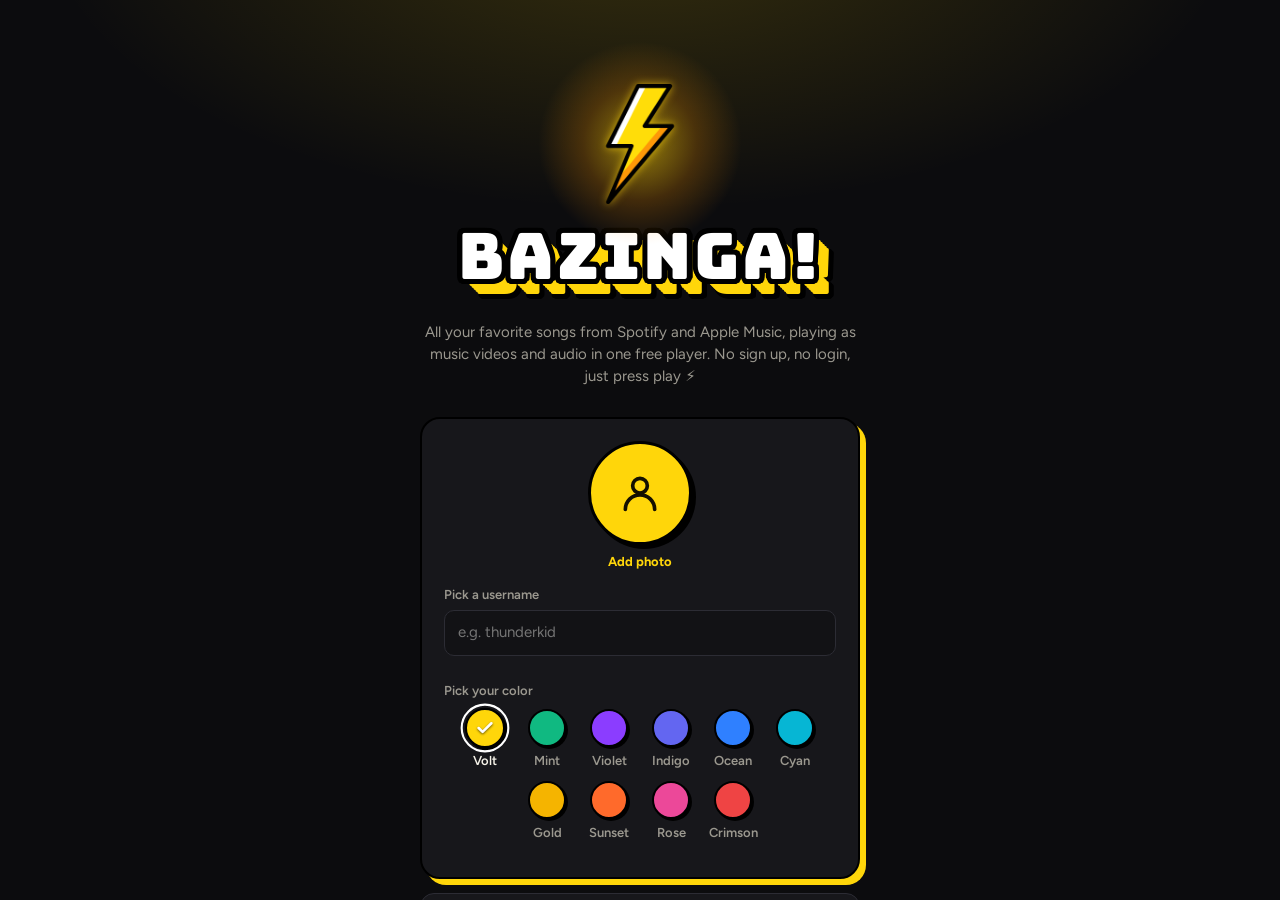
==== index.html @ b310d3ff "Version 1.6.4 10/30/2026" ====
<!doctype html>
<html lang="en">
<head>
  <meta charset="utf-8">
  <meta name="viewport" content="width=device-width, initial-scale=1, minimum-scale=1, maximum-scale=1, user-scalable=no, viewport-fit=cover">
  <title>BAZINGA! - Music Made For You</title>
  <meta name="description" content="BAZINGA — turn your Spotify Liked Songs and playlists into YouTube music video & audio playlists. A full music player that keeps everything on your device.">
  <meta name="theme-color" content="#0c0c0e">
  <meta name="mobile-web-app-capable" content="yes">
  <link rel="icon" href="favicon.ico" sizes="any">
  <link rel="icon" type="image/png" sizes="32x32" href="icons/favicon-32.png">
  <link rel="icon" type="image/png" sizes="16x16" href="icons/favicon-16.png">
  <link rel="apple-touch-icon" href="icons/apple-touch-icon.png?v=3" sizes="180x180">
  <link rel="manifest" href="manifest.webmanifest">
  <meta name="apple-mobile-web-app-capable" content="yes">
  <meta name="apple-mobile-web-app-status-bar-style" content="black-translucent">
  <meta name="apple-mobile-web-app-title" content="BAZINGA!">
  <meta property="og:title" content="BAZINGA! ⚡">
  <meta property="og:description" content="Your music, as YouTube videos or audio. Free, private, on your device.">
  <meta property="og:image" content="icons/app-512.png">
  <link rel="preconnect" href="https://fonts.googleapis.com">
  <link rel="preconnect" href="https://fonts.gstatic.com" crossorigin>
  <!-- Fonts load without blocking the first paint -->
  <link rel="preload" as="style" href="https://fonts.googleapis.com/css2?family=Bricolage+Grotesque:opsz,wght@12..96,500;12..96,700;12..96,800&family=Figtree:wght@400;500;600;700&family=Bungee&display=swap">
  <link href="https://fonts.googleapis.com/css2?family=Bricolage+Grotesque:opsz,wght@12..96,500;12..96,700;12..96,800&family=Figtree:wght@400;500;600;700&family=Bungee&display=swap" rel="stylesheet" media="print" onload="this.media='all'">
  <link rel="preconnect" href="https://is1-ssl.mzstatic.com">
  <link rel="preconnect" href="https://i.ytimg.com">
  <link rel="preconnect" href="https://cdn-images.dzcdn.net">
  <link rel="preconnect" href="https://e-cdns-images.dzcdn.net">
  <link rel="preconnect" href="https://api.deezer.com">
  <link rel="preconnect" href="https://itunes.apple.com">
  <link rel="preconnect" href="https://www.youtube.com">
  <script>try{if(/Apple/.test(navigator.vendor||""))document.documentElement.classList.add("webkit")}catch(e){}</script>
  <script>/* Your theme colour, before anything paints (set in Settings → You) */try{var bzv=JSON.parse(localStorage.getItem("bz_theme_vars")||"null");if(bzv)for(var k in bzv)document.documentElement.style.setProperty(k,bzv[k])}catch(e){}</script>
  <style>
    /* Start-up problem screen — styled here so it works even if the stylesheet can't load */
    #boot-fail{position:fixed;inset:0;z-index:999;display:grid;place-items:center;padding:24px;overflow:auto;background:#0c0c0e;color:#f5f2e8;font:16px/1.5 system-ui,-apple-system,Segoe UI,Roboto,sans-serif;text-align:center}
    #boot-fail[hidden]{display:none}
    #boot-fail .bf-card{max-width:440px}#boot-fail h2{margin:12px 0 6px;font-size:24px}#boot-fail p{color:#b9b5aa;margin:6px 0}
    #boot-fail .bf-status{color:#ffd60a;min-height:1.5em;font-weight:600}
    #boot-fail .bf-btns{display:flex;gap:10px;justify-content:center;flex-wrap:wrap;margin:14px 0}
    #boot-fail button{font:inherit;font-weight:700;padding:11px 22px;border-radius:999px;border:2px solid #000;background:#ffd60a;color:#000;box-shadow:2px 2px 0 #000;cursor:pointer}
    #boot-fail button.ghost{background:transparent;color:#f5f2e8;border-color:#3a3a40;box-shadow:none}
    #boot-fail ol{text-align:left;padding-left:22px;color:#d6d2c7;font-size:15px}#boot-fail li{margin:6px 0}#boot-fail b{color:#f5f2e8}
    /* Splash screen while BAZINGA! starts */
    #splash{position:fixed;inset:0;z-index:998;display:grid;place-items:center;background:#060607;overflow:hidden;transition:opacity .55s ease,transform .55s ease,visibility 0s .55s}
    #splash.out{opacity:0;transform:scale(1.06);visibility:hidden}
    #splash .sp-glow{position:absolute;width:150vmax;height:150vmax;border-radius:50%;background:radial-gradient(circle,rgb(var(--volt-rgb,255 214 10)/.32),rgb(var(--volt-2-rgb,255 149 0)/.12) 30%,transparent 58%);animation:spg 3.2s ease-in-out infinite}
    #splash .sp-rings{position:absolute;width:min(70vmin,420px);aspect-ratio:1}
    #splash .sp-rings i{position:absolute;inset:0;border-radius:50%;border:2px solid rgb(var(--volt-rgb,255 214 10)/.55);opacity:0;animation:spr 2.4s cubic-bezier(.2,.7,.3,1) infinite}
    #splash .sp-rings i:nth-child(2){animation-delay:.8s}#splash .sp-rings i:nth-child(3){animation-delay:1.6s}
    #splash .sp-core{position:relative;display:grid;justify-items:center;gap:18px}
    #splash .sp-bolt{width:min(34vmin,170px);height:auto;filter:drop-shadow(0 0 28px rgb(var(--volt-rgb,255 214 10)/.75));animation:spb 1s cubic-bezier(.2,1.4,.4,1) both,spz 2.4s ease-in-out 1s infinite}
    #splash .sp-word{font:italic 900 clamp(34px,9vmin,58px)/1 "Arial Black",system-ui,sans-serif;letter-spacing:.04em;color:#fff;text-shadow:3px 3px 0 #000,6px 6px 0 var(--volt,#ffd60a);animation:spw .8s .25s cubic-bezier(.2,1.2,.4,1) both}
    #splash .sp-bar{width:min(46vmin,200px);height:4px;border-radius:4px;background:rgb(255 255 255/.1);overflow:hidden;animation:spw .6s .45s both}
    #splash .sp-bar i{display:block;height:100%;width:40%;border-radius:4px;background:var(--volt,#ffd60a);box-shadow:0 0 12px var(--volt,#ffd60a);animation:spl 1.1s ease-in-out infinite}
    @keyframes spg{50%{transform:scale(1.12);opacity:.75}}@keyframes spr{0%{transform:scale(.3);opacity:.9}100%{transform:scale(1.5);opacity:0}}
    @keyframes spb{0%{transform:scale(.2) rotate(-25deg);opacity:0}100%{transform:none;opacity:1}}@keyframes spz{50%{transform:scale(1.06) rotate(2deg)}}
    @keyframes spw{0%{transform:translateY(14px);opacity:0}100%{transform:none;opacity:1}}@keyframes spl{0%{transform:translateX(-110%)}100%{transform:translateX(260%)}}
    #splash .sp-sub{margin:-4px 0 2px;min-height:1.4em;color:#e9e5da;font:600 clamp(14px,3.6vmin,17px)/1.4 system-ui,-apple-system,"Segoe UI",Roboto,sans-serif;letter-spacing:.01em;text-align:center;padding:0 20px;opacity:.92}
    #splash .sp-sub.in{animation:sps .6s cubic-bezier(.2,1.2,.4,1) both}
    @keyframes sps{0%{transform:translateY(8px);opacity:0}100%{transform:none;opacity:.92}}
    @media (prefers-reduced-motion:reduce){#splash *{animation:none!important}}
  </style>
  <link rel="stylesheet" href="css/app.css?v=c07f206ee9">
</head>
<body>
  <div id="splash" aria-hidden="true"><div class="sp-glow"></div><div class="sp-rings"><i></i><i></i><i></i></div>
    <div class="sp-core"><img class="sp-bolt" src="icons/icon-512.png" alt=""><div class="sp-word">BAZINGA!</div><p class="sp-sub" aria-live="polite"></p><div class="sp-bar"><i></i></div></div></div>
  <script>/* Fun lines while BAZINGA! starts */(function(){var L=["Charging the lightning ⚡","Warming up the speakers 🔊","Turning the bass up 🎚️","Dusting off the vinyl 💿","Finding your vibe 🎧","Lining up the bangers 🔥","Waking up the drummer 🥁","Tuning the guitar 🎸","Loading pure good vibes ✨","Getting the dance floor ready 🕺","Polishing the headphones 🎧","Counting you in: 1, 2, 3, 4 🎶"],el=document.querySelector("#splash .sp-sub"),i=Math.floor(Math.random()*L.length);function n(){if(!el||!el.isConnected)return;el.classList.remove("in");void el.offsetWidth;el.textContent=L[i++%L.length];el.classList.add("in");setTimeout(n,2600)}n()})();</script>
  <script>try{var bzt=localStorage.getItem("bz_theme");if(bzt&&/^[a-z]+$/.test(bzt)&&bzt!=="volt")document.querySelector("#splash .sp-bolt").src="icons/theme/"+bzt+"-icon-512.png"}catch(e){}</script>
  <div id="onboarding" hidden></div>

  <div id="app" hidden>
    <aside class="sidebar">
      <a class="brand" href="#/home" aria-label="BAZINGA! home"><span class="brand-row"><span class="logo-mark"><img src="icons/icon-192.png" alt=""></span><span class="wordmark">BAZINGA!</span></span></a>
      <nav class="nav">
        <a href="#/home" data-r="home"><span class="ni ni-home"></span>Home</a>
        <a href="#/search" data-r="search"><span class="ni ni-search"></span>Search</a>
        <a href="#/library/songs" data-r="library"><span class="ni ni-library"></span>Library</a>
        <a href="#/offline" data-r="offline"><span class="ni ni-offline"></span>Offline</a>
        <a href="#/settings" data-r="settings"><span class="ni ni-settings"></span>Settings</a>
        <a href="#/support" data-r="support"><span class="ni ni-coffee"></span>Support</a>
        <button class="ask-btn" data-act="voice"><span class="ni ni-mic"></span>Ask BAZINGA!</button>
        <button class="lock-side" data-act="lock" aria-label="Lock screen" title="Lock screen (or tap an empty spot 3 times)"><span class="ni ni-lock"></span>Lock screen</button>
      </nav>
      <div class="side-h"><span>Playlists</span><button class="ib sm" data-act="new-playlist" aria-label="New playlist">+</button></div>
      <div id="side-pl" class="side-pl"></div>
      <a href="#/settings" class="profile-chip"></a>
    </aside>

    <main id="main">
      <div class="topbar">
        <a class="brand-m" href="#/home" aria-label="BAZINGA! home"><span class="brand-row"><span class="logo-mark"><img src="icons/icon-192.png" alt=""></span><span class="wordmark">BAZINGA!</span></span></a>
        <span class="offline-pill">Offline</span>
        <button class="ib mic-top lock-top" data-act="lock" aria-label="Lock screen" title="Lock screen"><span class="ni ni-lock"></span></button>
        <a class="ib mic-top coffee-top" href="#/support" aria-label="Support BAZINGA!"><span class="ni ni-coffee"></span></a>
        <button class="ib mic-top" data-act="voice" aria-label="Ask BAZINGA!"><span class="ni ni-mic"></span></button>
        <a href="#/settings" class="profile-chip compact"></a>
      </div>
      <div id="nag"></div>
      <div id="view"></div>
      <footer class="app-foot">
        <div class="foot-social">
          <a class="soc" href="https://www.instagram.com/bazinga.app" target="_blank" rel="noopener" aria-label="BAZINGA! on Instagram"><span class="ni ni-instagram"></span><span><b>Instagram</b><small>@bazinga.app</small></span></a>
          <a class="soc" href="https://x.com/bazinga_app" target="_blank" rel="noopener" aria-label="BAZINGA! on X (Twitter)"><span class="ni ni-xsocial"></span><span><b>X / Twitter</b><small>@bazinga_app</small></span></a>
          <a class="soc coffee" href="#/support" aria-label="Support BAZINGA!"><span class="ni ni-coffee"></span><span><b>Buy me a coffee</b><small>Keep BAZINGA! free</small></span></a>
        </div>
        <div>© 2026 Abbel Dawit · BAZINGA! · <a href="#/legal">Privacy &amp; Terms</a></div>
      </footer>
    </main>

    <aside id="queue-panel"><div class="qp-head"><h3>Queue</h3><button class="ib" data-p="queue" onclick="document.body.classList.remove('queue-open')" aria-label="Close">✕</button></div><div class="qp-body"></div></aside>

    <footer id="playerbar"></footer>

    <nav class="tabbar">
      <a href="#/home" data-r="home"><span class="ni ni-home"></span>Home</a>
      <a href="#/search" data-r="search"><span class="ni ni-search"></span>Search</a>
      <a href="#/library/songs" data-r="library"><span class="ni ni-library"></span>Library</a>
      <a href="#/offline" data-r="offline"><span class="ni ni-offline"></span>Offline</a>
      <a href="#/settings" data-r="settings"><span class="ni ni-settings"></span>You</a>
    </nav>
  </div>

  <section id="np" aria-label="Now playing"></section>
  <div id="np-head" class="np-top"></div>

  <div id="yt-dock">
    <div class="dock-bar"><span class="dock-art" aria-hidden="true"></span><span class="dock-title">YouTube</span>
      <button class="dock-btn" data-p="dock-min" aria-label="Minimize video" title="Minimize"><svg viewBox="0 0 24 24" fill="none" stroke="currentColor" stroke-width="2.5" stroke-linecap="round"><path d="M5 12h14"/><path class="pv" d="M12 5v14"/></svg></button>
      <button class="dock-btn dock-size" data-p="dock-size" aria-label="Bigger video" title="Bigger"><svg viewBox="0 0 24 24" fill="none" stroke="currentColor" stroke-width="2.5" stroke-linecap="round" stroke-linejoin="round"><path d="M6 15l6-6 6 6"/></svg></button>
      <button class="dock-btn" data-p="open" aria-label="Full screen player" title="Full screen"><svg viewBox="0 0 24 24" fill="none" stroke="currentColor" stroke-width="2.2" stroke-linecap="round" stroke-linejoin="round"><path d="M15 3h6v6M9 21H3v-6M21 3l-7 7M3 21l7-7"/></svg></button></div>
    <div class="dock-frame"><div id="yt-player"></div><div class="dock-load" aria-hidden="true"><span class="dl-art"></span><span class="dl-ring"></span></div></div>
  </div>

  <button id="to-top" type="button" aria-label="Back to top" title="Back to top"><svg viewBox="0 0 24 24" fill="none" stroke="currentColor" stroke-width="2.6" stroke-linecap="round" stroke-linejoin="round" aria-hidden="true"><path d="M12 19V5M5 12l7-7 7 7"/></svg></button>
  <div id="toasts" aria-live="polite"></div>
  <div id="modal-root"></div>
  <div id="menu-root"></div>
  <noscript>BAZINGA needs JavaScript turned on.</noscript>
  <div id="boot-fail" hidden>
    <div class="bf-card"><img src="icons/icon-192.png" alt="" width="72" height="72">
      <h2>Sorry! BAZINGA! didn't start</h2>
      <p class="bf-msg">Something got in the way while the app was loading. Your music and settings are safe on this device.</p>
      <p class="bf-status" aria-live="polite"></p>
      <div class="bf-btns"><button type="button" id="bf-retry">Try again</button><button type="button" id="bf-help" class="ghost">Help</button></div>
      <div id="bf-steps" hidden>
        <p><b>Things that usually fix it:</b></p>
        <ol>
          <li>Check your internet connection, then tap <b>Try again</b>.</li>
          <li>Close the BAZINGA! tab or app completely and open it again.</li>
          <li>Turn off ad or content blockers for this site (Brave Shields, Safari content blockers, private DNS).</li>
          <li>Leave Private / Incognito mode — it can block the storage BAZINGA! needs.</li>
          <li>Update your browser. iPhone and iPad need iOS 15 or newer; or try Chrome, Edge or Safari.</li>
          <li>Still stuck? Tap <b>Repair app</b>. It reloads BAZINGA!'s files without touching your music.</li>
        </ol>
        <div class="bf-btns"><button type="button" id="bf-repair">Repair app</button></div>
      </div>
    </div>
  </div>
  <script>
    /* App owner settings — see README "Set up YouTube account sync". */
    window.BAZINGA_CONFIG = {
      googleClientId: '',  /* YouTube sync, e.g. '1234567890-abc123.apps.googleusercontent.com' */
      youtubeApiKey: '',   /* Backup YouTube search for everyone when the free servers are down (YouTube Data API v3 key, restrict it to your site) */
      syncRelay: '',       /* Optional: your own ntfy server for device sync. Empty = the free public https://ntfy.sh (no setup) */
      acoustidKey: ''      /* Song recognition ("What song is this?") for everyone: a free AcoustID application key from https://acoustid.org/new-application */
    };
  </script>
  <script>
    /* Start-up guard: if the app script fails or is very slow, recover by itself first, then show a friendly message */
    (function () {
      var D = document, ss = window.sessionStorage, waited = 0, extra = false;
      function started() { return !!window.__bzStarted; }
      function get(k) { try { return ss.getItem(k); } catch (e) { return null; } }
      function set(k, v) { try { ss.setItem(k, v); } catch (e) { } }
      function show(status) {
        if (started()) return;
        var f = D.getElementById('boot-fail'); if (!f) return;
        f.hidden = false; f.querySelector('.bf-status').textContent = status || '';
        var sp = D.getElementById('splash'); if (sp) sp.className = 'out';
      }
      // Load the script once more, bypassing every cache
      function reload() {
        if (extra || started()) return; extra = true;
        var s = D.createElement('script'); s.src = 'js/bazinga.js?fresh=' + Date.now();
        s.onerror = function () { repairOnce(); };
        D.body.appendChild(s);
      }
      // Clear the app's cached files (never the music library) and reload the page — once per visit
      function repair(force) {
        if (!force && get('bzRepaired')) { show(''); return; }
        set('bzRepaired', '1'); show('Repairing…');
        var jobs = [];
        try { if (window.caches) jobs.push(caches.keys().then(function (ks) { return Promise.all(ks.filter(function (k) { return k !== 'bazinga-img'; }).map(function (k) { return caches.delete(k); })); })); } catch (e) { }
        try { if (navigator.serviceWorker) jobs.push(navigator.serviceWorker.getRegistrations().then(function (rs) { return Promise.all(rs.map(function (r) { return r.unregister(); })); })); } catch (e) { }
        Promise.all(jobs).catch(function () { }).then(function () { location.reload(); });
      }
      function repairOnce() { if (!started()) repair(false); }
      window.__bzLoadErr = function () { if (!navigator.onLine) { show('You seem to be offline. Connect to the internet and tap Try again.'); return; } reload(); };
      // Watchdog: slow phone networks get time; only act if nothing is still downloading
      (function watch() {
        if (started()) return;
        waited += 1;
        var done = D.readyState === 'complete'; // the page finished loading but the app never started
        if (waited >= 6 && done && !extra) reload();
        if (waited >= 14 && done) { repairOnce(); }
        if ((waited >= 22 && done) || waited >= 45) { show(navigator.onLine ? '' : 'You seem to be offline. Connect to the internet and tap Try again.'); return; }
        setTimeout(watch, 1000);
      })();
      D.addEventListener('click', function (e) {
        var id = e.target && e.target.id;
        if (id === 'bf-retry') location.reload();
        if (id === 'bf-help') { var st = D.getElementById('bf-steps'); st.hidden = !st.hidden; }
        if (id === 'bf-repair') repair(true);
      });
    })();
  </script>
  <script src="js/bazinga.js?v=d470885891" defer onerror="window.__bzLoadErr && window.__bzLoadErr()"></script>
</body>
</html>
---- css/app.css ----
/* BAZINGA — electric yellow on ink black, chunky outlines borrowed from the bolt logo */
:root {
  --bg: #0c0c0e;
  --bg2: #121215;
  --surface: #17171b;
  --surface2: #1f1f25;
  --surface3: #2a2a31;
  --line: #2c2c34;
  --text: #f5f2e8;
  --muted: #9b988f;
  --dim: #6c6a64;
  --volt: #ffd60a;
  --volt-2: #ff9500;
  --volt-rgb: 255 214 10;
  --volt-2-rgb: 255 149 0;
  --volt-hi: #ffe14a;
  --volt-ink: #141000;
  --danger: #ff5a4e;
  --ok: #4ade80;
  --r: 14px;
  --r-sm: 9px;
  --side: 248px;
  --queue: 340px;
  --bar: 88px;
  --tab: 62px;
  --safe-b: env(safe-area-inset-bottom, 0px);
  --display: 'Bricolage Grotesque', 'Arial Black', system-ui, sans-serif;
  --body: 'Figtree', system-ui, -apple-system, 'Segoe UI', Roboto, sans-serif;
  color-scheme: dark;
}
* { box-sizing: border-box; }
html, body { height: 100%; margin: 0; }
body { background: var(--bg); color: var(--text); font: 15px/1.45 var(--body); -webkit-font-smoothing: antialiased; overflow: hidden; -webkit-tap-highlight-color: transparent; }
a { color: inherit; text-decoration: none; }
button { font: inherit; color: inherit; background: none; border: 0; cursor: pointer; padding: 0; -webkit-appearance: none; appearance: none; border-radius: 0; }
input, textarea, select { font: inherit; color: var(--text); }
h1, h2, h3, h4 { font-family: var(--display); letter-spacing: -0.02em; margin: 0; }
h2 { font-size: 21px; margin: 28px 0 12px; }
h3 { font-size: 19px; }
h4 { margin: 16px 0 8px; display: flex; gap: 8px; align-items: center; font-size: 15px; }
code { background: var(--surface3); padding: 2px 6px; border-radius: 6px; font-size: 13px; word-break: break-all; }
.ic { width: 20px; height: 20px; flex: none; }
.muted { color: var(--muted); }
.tiny { font-size: 12.5px; }
.center { text-align: center; }
.pad { padding: 16px 4px; }
[hidden] { display: none !important; }
:focus-visible { outline: 2px solid var(--volt); outline-offset: 2px; border-radius: 6px; }

.wordmark { font-family: var(--display); font-weight: 800; font-style: italic; letter-spacing: -0.01em; text-transform: uppercase; }

/* ================= LAYOUT ================= */
#app { display: grid; height: 100vh; height: 100dvh; grid-template-columns: var(--side) 1fr 0; grid-template-rows: 1fr calc(var(--bar)); grid-template-areas: "side main queue" "bar bar bar"; }
body:not(.has-track) #app { grid-template-rows: 1fr 0; }
body.queue-open #app { grid-template-columns: var(--side) 1fr var(--queue); }

.sidebar { grid-area: side; background: var(--bg2); border-right: 1px solid var(--line); display: flex; flex-direction: column; padding: 18px 12px 12px; min-height: 0; }
.brand { display: flex; align-items: center; gap: 8px; padding: 2px 10px 18px; }
.brand img { width: 34px; height: 34px; filter: drop-shadow(0 2px 10px rgb(var(--volt-rgb) / .35)); }
.brand .wordmark { font-size: 25px; }
.nav { display: grid; gap: 2px; }
.nav a { display: flex; align-items: center; gap: 13px; padding: 10px 12px; border-radius: 10px; color: var(--muted); font-weight: 600; transition: background .15s, color .15s; }
.nav a:not(.on):hover { color: var(--text); background: var(--surface); }
.nav a.on { color: var(--volt-ink); background: var(--volt); box-shadow: 3px 3px 0 #000, inset 0 0 0 2px #000; }
.side-h { display: flex; justify-content: space-between; align-items: center; margin: 22px 10px 6px; color: var(--dim); text-transform: uppercase; font-size: 11.5px; font-weight: 700; letter-spacing: .08em; }
.side-h .ib { font-size: 18px; width: 26px; height: 26px; }
.side-pl { flex: 1; overflow: auto; min-height: 0; display: grid; align-content: start; gap: 1px; scrollbar-width: thin; }
.spl { display: flex; align-items: center; gap: 10px; padding: 6px 8px; border-radius: 8px; color: var(--muted); font-size: 14px; }
.spl:hover { background: var(--surface); color: var(--text); }
.spl span { white-space: nowrap; overflow: hidden; text-overflow: ellipsis; }
.profile-chip { display: flex; align-items: center; gap: 10px; padding: 8px; border-radius: 12px; margin-top: 8px; font-weight: 600; border: 1px solid var(--line); }
.profile-chip:hover { background: var(--surface); }
.avatar { width: 32px; height: 32px; border-radius: 50%; background: var(--volt); color: var(--volt-ink); display: grid; place-items: center; font-weight: 800; overflow: hidden; flex: none; border: 2px solid #000; }
.avatar img { width: 100%; height: 100%; object-fit: cover; }
.avatar.xl { width: 104px; height: 104px; font-size: 40px; border-width: 3px; box-shadow: 4px 4px 0 #000; }
.avatar.xl .ic { width: 44px; height: 44px; }

#main { grid-area: main; overflow-y: auto; overflow-x: hidden; min-width: 0; position: relative; scrollbar-width: thin; scrollbar-color: var(--surface3) transparent; }
.topbar { display: none; }
.tabbar { display: none; }
#view { min-height: 100%; }
.page { padding: 28px clamp(16px, 3.5vw, 40px) 60px; max-width: 1400px; }
.page-h { font-size: clamp(28px, 4vw, 40px); margin-bottom: 18px; }
.loading { display: grid; place-items: center; padding: 90px 0; }
.loading.sm { padding: 30px 0; }
.bolt-spin { width: 38px; height: 38px; background: var(--logo-url, url(../icons/icon-192.png)) center/contain no-repeat; animation: zap 1s ease-in-out infinite; }
@keyframes zap { 0%, 100% { transform: scale(.85) rotate(-8deg); opacity: .6 } 50% { transform: scale(1.1) rotate(6deg); opacity: 1 } }

#queue-panel { grid-area: queue; background: var(--bg2); border-left: 1px solid var(--line); overflow: hidden; display: flex; flex-direction: column; min-width: 0; }
.qp-head { display: flex; justify-content: space-between; align-items: center; padding: 18px 16px 8px; }
.qp-body { overflow: auto; padding: 0 10px 20px; flex: 1; }

/* ================= HERO / HEADERS ================= */
.hero { display: flex; align-items: flex-end; gap: 24px; margin-bottom: 18px; }
.hero h1 { font-size: clamp(30px, 5.2vw, 64px); line-height: 1; font-weight: 800; word-break: break-word; }
.hero-art { width: clamp(130px, 18vw, 220px); flex: none; box-shadow: 0 20px 50px rgb(0 0 0 / .55); border-radius: var(--r); overflow: hidden; }
.hero-art.round { border-radius: 50%; }
.hero-art .cover { width: 100%; border-radius: inherit; }
.kicker { text-transform: uppercase; font-size: 12px; font-weight: 700; letter-spacing: .1em; color: var(--volt); margin-bottom: 8px; }
.hero-sub { color: var(--muted); margin-top: 12px; font-weight: 500; }
.hero-sub .lnk { color: var(--text); font-weight: 700; }
.actions { display: flex; flex-wrap: wrap; align-items: center; gap: 10px; margin: 6px 0 18px; }
.sec-h { display: flex; justify-content: space-between; align-items: baseline; }
.sec-h .lnk { color: var(--muted); font-weight: 600; font-size: 13px; }
section { margin-bottom: 8px; }

/* ================= BUTTONS ================= */
.btn { display: inline-flex; align-items: center; justify-content: center; gap: 8px; padding: 10px 16px; border-radius: 999px; background: var(--surface2); border: 1px solid var(--line); font-weight: 650; font-size: 14px; white-space: nowrap; transition: transform .08s, background .15s; }
.btn:hover { background: var(--surface3); }
.btn:active { transform: translateY(1px); }
.btn .ic { width: 18px; height: 18px; }
.btn.primary { background: var(--volt); color: var(--volt-ink); border: 2px solid #000; box-shadow: 3px 3px 0 #000; }
.btn.primary:hover { background: var(--volt-hi); }
.btn.primary:active { box-shadow: 1px 1px 0 #000; transform: translate(2px, 2px); }
.btn.primary-o { border: 2px solid var(--volt); color: var(--volt); background: transparent; }
.btn.ghost { background: transparent; border-color: transparent; color: var(--muted); }
.btn.ghost:hover { color: var(--text); background: var(--surface); }
.btn.danger { background: var(--danger); color: #fff; border-color: #000; box-shadow: 3px 3px 0 #000; }
.btn.big { padding: 14px 22px; font-size: 16px; width: 100%; }
.btn.sm { padding: 6px 12px; font-size: 13px; }
.btn.block { display: flex; width: 100%; margin-bottom: 8px; }
.round-play { width: 56px; height: 56px; padding: 0; border-radius: 50%; }
.round-play .ic { width: 24px; height: 24px; margin-left: 3px; }
.row-btns { display: flex; flex-wrap: wrap; gap: 10px; align-items: center; margin-top: 12px; }
.ib { width: 38px; height: 38px; border-radius: 50%; display: inline-grid; place-items: center; color: var(--muted); position: relative; flex: none; transition: color .15s, background .15s; }
.ib:hover { color: var(--text); background: var(--surface2); }
.ib.on { color: var(--volt); }
.ib.sm { width: 30px; height: 30px; }
.ib.sm .ic { width: 16px; height: 16px; }
.ib.lg { width: 46px; height: 46px; }
.ib.lg .ic { width: 24px; height: 24px; }
.ib.xl .ic { width: 30px; height: 30px; }
.ib.xl { width: 54px; height: 54px; color: var(--text); }
.ib .r1 { position: absolute; font-size: 9px; bottom: 6px; right: 6px; background: var(--volt); color: #000; border-radius: 50%; width: 13px; height: 13px; display: grid; place-items: center; }
.like.on { color: var(--volt); }
.lnk { cursor: pointer; }
.lnk:hover { text-decoration: underline; color: var(--text); }
.chip { display: inline-flex; align-items: center; gap: 6px; padding: 7px 13px; border-radius: 999px; background: var(--surface2); border: 1px solid var(--line); font-size: 13.5px; font-weight: 600; color: var(--text); }
.chip .ic { width: 15px; height: 15px; }
.chip small { color: var(--muted); font-weight: 500; }
.chip b { background: var(--volt); color: #000; border-radius: 99px; padding: 0 6px; font-size: 11px; }
.chip.on { background: var(--volt); color: var(--volt-ink); border-color: #000; }
.chip.on small { color: rgb(0 0 0 / .62); }
.chip.ghost { background: none; color: var(--muted); }
.chips { display: flex; flex-wrap: wrap; gap: 7px; }
.pill { display: inline-block; font-size: 11.5px; padding: 2px 8px; border-radius: 99px; background: var(--surface3); color: var(--muted); margin-right: 6px; white-space: nowrap; max-width: 130px; overflow: hidden; text-overflow: ellipsis; vertical-align: middle; }
.badge { display: inline-flex; gap: 6px; align-items: center; font-size: 12.5px; padding: 6px 10px; border-radius: 99px; background: rgb(74 222 128 / .12); color: var(--ok); font-weight: 600; }
.badge .ic { width: 15px; height: 15px; }

/* ================= COVERS ================= */
.cover { position: relative; aspect-ratio: 1; border-radius: var(--r-sm); overflow: hidden; background: var(--c, var(--surface3)); flex: none; display: grid; place-items: center; }
.cover img { width: 100%; height: 100%; object-fit: cover; display: block; position: absolute; inset: 0; }
.cover span { font-family: var(--display); font-weight: 800; font-size: 2.2em; color: rgb(255 255 255 / .85); }
.cover:not(.noimg) span { visibility: hidden; }
.cover.sm { width: 42px; border-radius: 6px; }
.cover.sm span { font-size: 18px; }
.cover.round { border-radius: 50%; }
.liked-cover { background: linear-gradient(135deg, var(--volt), var(--volt-2)) !important; }
.liked-cover span { color: #000 !important; }

/* ================= ROWS ================= */
.rows { display: grid; }
.row { display: grid; grid-template-columns: 56px minmax(0, 1.6fr) minmax(0, 1fr) 150px 38px 52px 38px; align-items: center; gap: 10px; padding: 6px 8px; border-radius: 10px; cursor: pointer; user-select: none; }
.row:hover { background: var(--surface); }
.row.now { background: rgb(var(--volt-rgb) / .11); box-shadow: inset 3px 0 0 var(--volt); }
.row.now:hover { background: rgb(var(--volt-rgb) / .16); }
.row.now .row-title { color: var(--volt); }
.row-num { display: flex; align-items: center; gap: 6px; color: var(--dim); font-size: 13px; position: relative; }
.row-num:not(:has(.eq)) { font-variant-numeric: tabular-nums; }
.row-main { min-width: 0; }
.row-title { font-weight: 600; white-space: nowrap; overflow: hidden; text-overflow: ellipsis; display: flex; align-items: center; gap: 6px; }
.row-sub, .row-album { color: var(--muted); font-size: 13.5px; white-space: nowrap; overflow: hidden; text-overflow: ellipsis; }
.row-meta { color: var(--muted); font-size: 13px; white-space: nowrap; overflow: hidden; text-align: right; }
.row-dur { color: var(--muted); font-size: 13px; font-variant-numeric: tabular-nums; text-align: right; }
.row .ib { width: 34px; height: 34px; }
.row .like:not(.on) { opacity: 0; }
.row:hover .like, .row:focus-within .like { opacity: 1; }
.e { font-size: 9.5px; background: var(--muted); color: var(--bg); border-radius: 3px; padding: 1px 4px; font-weight: 800; }
.off { color: var(--ok); display: inline-flex; }
.off .ic { width: 15px; height: 15px; }
.eq { position: absolute; left: 50%; top: 50%; transform: translate(-50%, -50%); z-index: 2; display: flex; gap: 2px; align-items: flex-end; height: 16px; padding: 4px; background: rgb(0 0 0 / .6); border-radius: 4px; }
.row-num .eq { left: auto; right: 0; transform: translateY(-50%); width: 42px; height: 42px; justify-content: center; align-items: center; }
.eq i { width: 3px; height: 14px; background: var(--volt); border-radius: 2px; transform-origin: bottom; animation: eq .9s ease-in-out infinite; }
.eq i:nth-child(2) { animation-delay: -.3s } .eq i:nth-child(3) { animation-delay: -.6s }
body:not(.is-playing) .eq i { animation-play-state: paused; transform: scaleY(.35); }
@keyframes eq { 0%, 100% { transform: scaleY(.3) } 50% { transform: scaleY(1) } }
.count { margin: 6px 8px; }

/* ================= CARDS ================= */
.cards { display: grid; grid-template-columns: repeat(auto-fill, minmax(158px, 1fr)); gap: 18px 16px; }
.card { padding: 10px; border-radius: var(--r); transition: background .2s; min-width: 0; }
.card:hover { background: var(--surface); }
.card-art { position: relative; margin-bottom: 10px; }
.card-art .cover { width: 100%; box-shadow: 0 8px 24px rgb(0 0 0 / .4); }
.card-art.round .cover { border-radius: 50%; }
.card-t { font-weight: 700; white-space: nowrap; overflow: hidden; text-overflow: ellipsis; }
.card-s { color: var(--muted); font-size: 13px; white-space: nowrap; overflow: hidden; text-overflow: ellipsis; }
.fab-play { position: absolute; right: 8px; bottom: 8px; width: 46px; height: 46px; border-radius: 50%; background: var(--volt); color: #000; display: grid; place-items: center; border: 2px solid #000; box-shadow: 2px 2px 0 #000; opacity: 0; transform: translateY(8px); transition: .2s; }
.fab-play .ic { margin-left: 2px; }
.card:hover .fab-play, .card:focus-within .fab-play { opacity: 1; transform: none; }

.quick { display: grid; grid-template-columns: repeat(auto-fill, minmax(230px, 1fr)); gap: 10px; margin-bottom: 10px; }
.qt { display: grid; grid-template-columns: 56px 1fr auto; align-items: center; gap: 12px; background: var(--surface); border-radius: 10px; overflow: hidden; font-weight: 700; padding-right: 12px; transition: background .15s; }
.qt:hover { background: var(--surface2); }
.qt span { white-space: nowrap; overflow: hidden; text-overflow: ellipsis; }
.qt small { color: var(--muted); font-weight: 500; }
.qt-art { width: 56px; height: 56px; border-radius: 0; }
.qt-art.liked { display: grid; place-items: center; background: linear-gradient(135deg, var(--volt), var(--volt-2)); color: #000; }

.genre-tiles { display: grid; grid-template-columns: repeat(auto-fill, minmax(160px, 1fr)); gap: 12px; }
.gt { background: var(--c); border-radius: var(--r); padding: 16px; min-height: 92px; display: flex; flex-direction: column; justify-content: space-between; border: 2px solid #000; box-shadow: 3px 3px 0 #000; transition: transform .12s; }
.gt:hover { transform: translate(-1px, -1px); box-shadow: 4px 4px 0 #000; }
.gt b { font-family: var(--display); font-size: 19px; line-height: 1.1; }
.gt small { color: rgb(255 255 255 / .75); }

.tabs { display: flex; gap: 6px; margin-bottom: 18px; overflow-x: auto; scrollbar-width: none; padding-bottom: 2px; }
.tab { padding: 8px 15px; border-radius: 999px; background: var(--surface2); font-weight: 650; font-size: 14px; white-space: nowrap; display: flex; gap: 7px; align-items: center; }
.tab small { color: var(--muted); font-weight: 500; }
.tab.on { background: var(--text); color: var(--bg); }
.tab.on small { color: #555; }

.artist-list { display: grid; grid-template-columns: repeat(auto-fill, minmax(280px, 1fr)); gap: 4px 14px; }
.artist-row { display: grid; grid-template-columns: 52px 1fr auto; gap: 12px; align-items: center; padding: 8px; border-radius: 12px; scroll-margin-top: 60px; }
.artist-row .cover { width: 52px; }
.artist-row:hover { background: var(--surface); }
.artist-row b { display: block; white-space: nowrap; overflow: hidden; text-overflow: ellipsis; }
.artist-row small { color: var(--muted); display: block; white-space: nowrap; overflow: hidden; text-overflow: ellipsis; }
.az { display: flex; flex-wrap: wrap; gap: 2px; margin-bottom: 12px; position: sticky; top: 0; background: var(--bg); padding: 6px 0; z-index: 3; }
.az a { width: 30px; height: 30px; display: grid; place-items: center; border-radius: 8px; font-weight: 700; font-size: 13px; color: var(--muted); }
.az a:hover { background: var(--volt); color: #000; }

/* ================= FILTERS ================= */
.filters { margin-bottom: 8px; }
.filter-top { display: flex; gap: 8px; flex-wrap: wrap; align-items: center; }
.searchbox { display: flex; align-items: center; gap: 10px; background: var(--surface2); border: 1px solid var(--line); border-radius: 999px; padding: 0 14px; color: var(--muted); }
.searchbox input { background: none; border: 0; outline: 0; padding: 10px 0; flex: 1; min-width: 0; }
.searchbox.sm { flex: 1; min-width: 160px; max-width: 320px; }
.searchbox.sm input { padding: 8px 0; font-size: 14px; }
.searchbox.big { margin-bottom: 16px; padding: 4px 18px; border: 2px solid var(--line); max-width: 680px; }
.searchbox.big:focus-within { border-color: var(--volt); }
.searchbox.big input { font-size: 17px; padding: 12px 0; }
.select { background: var(--surface2); border: 1px solid var(--line); border-radius: 999px; padding: 8px 12px; font-size: 14px; font-weight: 600; }
.filter-top .select { -webkit-appearance: none; appearance: none; height: 35px; padding: 0 32px 0 13px; font-size: 13.5px; font-weight: 600; line-height: 33px; cursor: pointer;
  background: var(--surface2) url("data:image/svg+xml,%3Csvg xmlns='http://www.w3.org/2000/svg' viewBox='0 0 24 24' fill='none' stroke='%23f5f2e8' stroke-width='2.5' stroke-linecap='round' stroke-linejoin='round'%3E%3Cpath d='M6 9l6 6 6-6'/%3E%3C/svg%3E") no-repeat right 11px center / 14px; }
.filter-top .chip { height: 35px; padding: 0 13px; }
.filter-top .select:hover, .filter-top .chip:not(.on):hover { border-color: var(--surface3); }
.filter-panel { background: var(--surface); border: 1px solid var(--line); border-radius: var(--r); padding: 14px 16px; margin-top: 10px; display: grid; gap: 14px; animation: drop .18s ease-out; }
@keyframes drop { from { opacity: 0; transform: translateY(-6px) } }
.fp-h { font-size: 12px; text-transform: uppercase; letter-spacing: .08em; color: var(--muted); font-weight: 700; margin-bottom: 8px; }
.years { display: flex; gap: 12px; margin-top: 10px; flex-wrap: wrap; }
.years label { display: flex; align-items: center; gap: 8px; color: var(--muted); font-size: 14px; }
.years input { width: 92px; background: var(--surface2); border: 1px solid var(--line); border-radius: 8px; padding: 7px 10px; }

/* ================= PANELS / FORMS ================= */
.panel { background: var(--surface); border: 1px solid var(--line); border-radius: 18px; padding: 20px; margin-bottom: 16px; width: 100%; }
.panel h2 { margin: 0 0 8px; font-size: 19px; display: flex; gap: 10px; align-items: center; }
.panel-h { display: flex; gap: 14px; align-items: flex-start; margin-bottom: 8px; }
.panel-h > .ic { width: 30px; height: 30px; color: var(--volt); margin-top: 2px; }
.panel-h p { margin: 2px 0 0; }
.brand-sp { color: #1ed760 !important; }
.sub-panel { background: var(--bg2); border-radius: 12px; padding: 14px; margin: 12px 0; }
.sub-panel p { margin: 4px 0 10px; }
.ok-line { color: var(--ok); display: flex; gap: 6px; align-items: center; font-weight: 600; }
.howto { margin: 10px 0; }
.howto summary { cursor: pointer; font-weight: 650; color: var(--volt); }
.howto ol { padding-left: 20px; line-height: 1.8; }
.inline-form { display: flex; gap: 10px; flex-wrap: wrap; margin-top: 10px; }
.inline-form input, .row-btns input, textarea, .fld input, .fld select, .copy-box input {
  background: var(--bg2); border: 1px solid var(--line); border-radius: 10px; padding: 11px 13px; outline: 0; min-width: 0; }
.inline-form input { flex: 1; min-width: 200px; }
textarea { width: 100%; resize: vertical; }
input:focus, textarea:focus { border-color: var(--volt) !important; }
.fld { display: grid; gap: 6px; margin-bottom: 12px; }
.fld span { font-size: 13px; color: var(--muted); font-weight: 600; }
.stack { display: grid; gap: 4px; max-width: 520px; }
.drop { display: flex; gap: 10px; align-items: center; justify-content: center; border: 2px dashed var(--surface3); border-radius: 14px; padding: 20px; cursor: pointer; color: var(--muted); font-weight: 600; margin-top: 8px; }
.drop:hover { border-color: var(--volt); color: var(--volt); }
.toggle { display: flex; align-items: center; gap: 10px; cursor: pointer; font-size: 14px; margin: 8px 0; }
.toggle input { display: none; }
.toggle span { width: 40px; height: 23px; border-radius: 99px; background: var(--surface3); position: relative; transition: .2s; flex: none; }
.toggle span::after { content: ''; position: absolute; width: 17px; height: 17px; border-radius: 50%; background: #fff; top: 3px; left: 3px; transition: .2s; }
.toggle input:checked + span { background: var(--volt); }
.toggle input:checked + span::after { left: 20px; background: #000; }
.profile-panel { display: flex; gap: 24px; align-items: center; flex-wrap: wrap; }
.pf-name { font-size: 30px; }
.danger-zone { border-color: rgb(255 90 78 / .35); }
.snap { display: flex; justify-content: space-between; align-items: center; gap: 10px; padding: 8px 0; border-bottom: 1px solid var(--line); font-size: 13.5px; }
.copy-box { display: flex; gap: 8px; margin: 12px 0; }
.copy-box input { flex: 1; font-size: 13px; }
.copy { cursor: pointer; }

.empty { text-align: center; padding: 56px 20px; max-width: 460px; margin: 0 auto; }
.empty-bolt { width: 72px; opacity: .9; margin-bottom: 10px; filter: drop-shadow(0 6px 20px rgb(var(--volt-rgb) / .3)); }
.empty h3 { font-size: 22px; margin-bottom: 6px; }
.empty .row-btns { justify-content: center; }

/* ================= PLAYER BAR ================= */
#playerbar { grid-area: bar; background: #08080a; border-top: 1px solid var(--line); display: grid; grid-template-columns: minmax(180px, 1fr) minmax(300px, 1.4fr) minmax(180px, 1fr); align-items: center; gap: 16px; padding: 0 16px; position: relative; z-index: 20; }
body:not(.has-track) #playerbar { display: none; }
.pb-progress { display: none; }
.pb-left { display: flex; align-items: center; gap: 12px; min-width: 0; cursor: pointer; }
.pb-art { width: 58px; border-radius: 8px; box-shadow: 0 4px 12px rgb(0 0 0 / .5); }
.pb-meta { min-width: 0; }
.pb-title { font-weight: 700; white-space: nowrap; overflow: hidden; text-overflow: ellipsis; }
.pb-artist { color: var(--muted); font-size: 13px; white-space: nowrap; overflow: hidden; text-overflow: ellipsis; }
.err-text { color: var(--volt-2); font-size: 13px; }
.pb-center { display: grid; gap: 4px; justify-items: center; }
.pb-ctrls { display: flex; align-items: center; gap: 8px; }
.play-btn { width: 44px; height: 44px; border-radius: 50%; background: var(--volt); color: #000; display: grid; place-items: center; border: 2px solid #000; box-shadow: 2px 2px 0 #000; flex: none; transition: transform .08s; }
.play-btn:active { transform: scale(.94); }
.play-btn .ic { width: 22px; height: 22px; }
.play-btn.busy { animation: pulse 1s ease-in-out infinite; }
@keyframes pulse { 50% { box-shadow: 0 0 0 6px rgb(var(--volt-rgb) / .25), 2px 2px 0 #000; } }
.play-btn.big { width: 72px; height: 72px; box-shadow: 4px 4px 0 #000; border-width: 3px; }
.play-btn.big .ic { width: 32px; height: 32px; }
.pb-seek { display: flex; align-items: center; gap: 10px; width: 100%; max-width: 620px; font-size: 12px; color: var(--muted); font-variant-numeric: tabular-nums; }
.pb-seek span { width: 40px; text-align: center; }
.pb-right { display: flex; align-items: center; justify-content: flex-end; gap: 6px; }
input[type=range] { -webkit-appearance: none; appearance: none; background: transparent; height: 18px; cursor: pointer; flex: 1; min-width: 0; }
input[type=range]::-webkit-slider-runnable-track { height: 4px; border-radius: 4px; background: linear-gradient(90deg, var(--volt) 0 var(--p, 0%), var(--surface3) var(--p, 0%) 100%); }
input[type=range]::-moz-range-track { height: 4px; border-radius: 4px; background: linear-gradient(90deg, var(--volt) 0 var(--p, 0%), var(--surface3) var(--p, 0%) 100%); }
input[type=range]::-moz-range-progress { height: 4px; border-radius: 4px; background: var(--volt); }
input[type=range]::-webkit-slider-thumb { -webkit-appearance: none; width: 13px; height: 13px; border-radius: 50%; background: var(--volt); margin-top: -4.5px; border: 2px solid #000; }
input[type=range]::-moz-range-thumb { width: 11px; height: 11px; border-radius: 50%; background: var(--volt); border: 2px solid #000; }
.vol { max-width: 100px; }
.seg { display: inline-flex; background: var(--surface2); border-radius: 999px; padding: 3px; border: 1px solid var(--line); }
.seg button { display: flex; align-items: center; gap: 6px; padding: 5px 11px; border-radius: 999px; font-size: 12.5px; font-weight: 700; color: var(--muted); }
.seg button .ic { width: 16px; height: 16px; }
.seg button.on { background: var(--volt); color: #000; }
.seg.big button { padding: 9px 16px; font-size: 14px; }

/* ================= YOUTUBE DOCK ================= */
#yt-dock { position: fixed; right: 16px; bottom: calc(var(--bar) + 14px); width: 356px; z-index: 60; background: #000; border-radius: 12px; overflow: hidden; border: 2px solid #000; box-shadow: 4px 4px 0 var(--volt), 0 14px 40px rgb(0 0 0 / .6); transform: translateY(30px); opacity: 0; pointer-events: none; transition: opacity .2s, transform .2s; }
#yt-dock.show { opacity: 1; transform: none; pointer-events: auto; }
body.queue-open #yt-dock { right: calc(var(--queue) + 16px); }
.dock-bar { display: flex; align-items: center; gap: 4px; padding: 4px 6px 4px 12px; background: var(--surface); font-size: 12.5px; font-weight: 700; color: var(--muted); }
.dock-title { flex: 1; min-width: 0; white-space: nowrap; overflow: hidden; text-overflow: ellipsis; }
.dock-btn { width: 40px; height: 40px; border-radius: 10px; display: grid; place-items: center; color: var(--text); background: var(--surface2); border: 1px solid var(--line); flex: none; transition: background .15s, color .15s; }
.dock-btn svg { width: 22px; height: 22px; }
.dock-btn:hover { background: var(--volt); color: #000; border-color: #000; }
body.dock-min #yt-dock:not(.in-np) .dock-frame { height: 1px; opacity: .01; }
body.dock-min #yt-dock:not(.in-np) { width: 300px; }
body.dock-min [data-p="dock-size"] { display: none; }
.dock-frame { width: 100%; height: 200px; }
body.dock-big #yt-dock { width: 560px; }
body.dock-big .dock-frame { height: 315px; }
#yt-player, .dock-frame iframe { width: 100%; height: 100%; display: block; }
#yt-dock.in-np { border-radius: 16px; box-shadow: 0 20px 60px rgb(0 0 0 / .6); border: 0; transition: none; z-index: 80; }
#yt-dock.in-np .dock-bar { display: none; }
#yt-dock.in-np .dock-frame { height: 100%; }

/* ================= NOW PLAYING SHEET ================= */
#np { position: fixed; inset: 0; z-index: 70; background: var(--bg); transform: translateY(100%); transition: transform .3s cubic-bezier(.2, .8, .2, 1); overflow: hidden; visibility: hidden; }
body.np-open #np { transform: none; visibility: visible; }
.np-bg { position: absolute; inset: -40px; background-size: cover; background-position: center; filter: blur(60px) saturate(1.4) brightness(.38); transform: scale(1.2); }
.np-layout { position: relative; height: 100%; display: flex; justify-content: center; gap: 8px; }
.np-queue { width: 400px; flex: none; display: flex; flex-direction: column; min-height: 0; margin: max(16px, env(safe-area-inset-top)) 16px 16px 0; background: rgb(12 12 14 / .55); -webkit-backdrop-filter: blur(14px); backdrop-filter: blur(14px); border: 1px solid rgb(255 255 255 / .08); border-radius: 20px; overflow: hidden; animation: drop .2s ease-out; }
.np-q-head { display: flex; align-items: center; gap: 10px; padding: 14px 12px 6px 18px; }
.np-q-head h3 { flex: 1; font-size: 19px; }
.np-q-head .tiny { display: inline-flex; align-items: center; gap: 2px; }
.np-q-head .tiny .ic { width: 14px; height: 14px; }
.np-q-body { overflow-y: auto; padding: 0 8px 16px; flex: 1; overscroll-behavior: contain; }
.np-scroll { flex: 1; min-width: 0; position: relative; height: 100%; overflow-y: auto; padding: max(16px, env(safe-area-inset-top)) 20px calc(30px + var(--safe-b)); max-width: 720px; margin: 0 auto; display: flex; flex-direction: column; }
.np-top { display: flex; justify-content: space-between; align-items: center; margin-bottom: 14px; }
.np-ctx { font-size: 12px; font-weight: 700; text-transform: uppercase; letter-spacing: .1em; color: var(--muted); }
.np-media { display: grid; place-items: center; margin: 4px 0 22px; }
.np-art { width: min(100%, 44vh, 420px); border-radius: 16px; box-shadow: 0 24px 60px rgb(0 0 0 / .6); }
.np-slot { width: 100%; aspect-ratio: 16 / 9; min-height: 200px; border-radius: 16px; background: #000; }
.np-info { display: flex; justify-content: space-between; gap: 12px; align-items: flex-start; }
.np-info h2 { margin: 0; font-size: clamp(22px, 4vw, 32px); }
.np-artist { color: var(--text); opacity: .8; font-weight: 600; font-size: 16px; margin-top: 4px; display: block; text-align: left; }
.np-album { color: var(--muted); font-size: 13.5px; margin-top: 4px; display: inline-flex; gap: 6px; align-items: center; text-align: left; }
.np-album .ic { width: 15px; height: 15px; }
.np-seek { margin-top: 18px; }
.np-seek input { width: 100%; }
.np-times { display: flex; justify-content: space-between; font-size: 12px; color: var(--muted); font-variant-numeric: tabular-nums; }
.np-ctrls { display: flex; justify-content: space-between; align-items: center; margin: 10px 0 18px; padding: 0 4px; }
.np-extra { display: flex; justify-content: space-between; align-items: center; gap: 10px; flex-wrap: wrap; }
.np-tags { margin-top: 18px; }

/* ================= QUEUE ================= */
.q-h { font-size: 12px; text-transform: uppercase; letter-spacing: .08em; color: var(--muted); font-weight: 700; margin: 16px 6px 8px; display: flex; justify-content: space-between; }
.q-h .lnk { text-transform: none; letter-spacing: 0; color: var(--volt); }
.qrow { display: grid; grid-template-columns: 18px 42px 1fr 30px; gap: 10px; align-items: center; padding: 6px; border-radius: 10px; }
.qrow.now { grid-template-columns: 42px 1fr; background: rgb(var(--volt-rgb) / .09); }
.qrow.now .row-title { color: var(--volt); }
.qrow:not(.now):hover { background: var(--surface); }
.qrow .row-main { cursor: pointer; }
.grip { color: var(--muted); cursor: grab; display: grid; place-items: center; width: 30px; height: 40px; margin-left: -6px; touch-action: none; }
.grip .ic { width: 18px !important; height: 18px !important; }
.qrow { grid-template-columns: 30px 42px 1fr 30px !important; }
.qrow.now { grid-template-columns: 42px 1fr !important; }
.qrow.dragging { background: var(--surface3); box-shadow: 0 10px 30px rgb(0 0 0 / .5); outline: 2px solid var(--volt); position: relative; z-index: 2; }
.qtag { font-size: 10px; font-weight: 700; text-transform: uppercase; color: var(--volt); border: 1px solid rgb(var(--volt-rgb) / .5); border-radius: 5px; padding: 0 4px; margin-left: 4px; }
.q-h span { display: inline; }
.grip .ic { width: 16px; height: 16px; }

/* ================= MENUS / MODALS / TOASTS ================= */
.menu-back { position: fixed; inset: 0; z-index: 90; }
.menu { position: fixed; z-index: 91; width: 260px; max-height: calc(100vh - 20px); max-height: calc(100dvh - 20px); overflow: auto; background: var(--surface2); border: 1px solid var(--line); border-radius: 14px; padding: 6px; box-shadow: 0 18px 50px rgb(0 0 0 / .6); animation: pop .14s ease-out; }
@keyframes pop { from { opacity: 0; transform: scale(.97) } }
.menu button { display: flex; align-items: center; gap: 12px; width: 100%; padding: 10px 12px; border-radius: 9px; text-align: left; font-size: 14.5px; font-weight: 550; }
.menu button .ic { width: 18px; height: 18px; color: var(--muted); }
.menu button:hover { background: var(--surface3); }
.menu button.danger, .menu button.danger .ic { color: var(--danger); }
.menu hr { border: 0; border-top: 1px solid var(--line); margin: 5px 6px; }
.menu-h { padding: 8px 12px 6px; display: grid; }
.menu-h small { color: var(--muted); }
.menu-h b { white-space: nowrap; overflow: hidden; text-overflow: ellipsis; }
.menu.sheet { left: 0; right: 0; bottom: 0; width: auto; border-radius: 20px 20px 0 0; padding: 10px 10px calc(14px + var(--safe-b)); max-height: 80vh; max-height: 80dvh; animation: up .2s ease-out; }
.menu.sheet::before { content: ''; display: block; width: 40px; height: 4px; border-radius: 4px; background: var(--surface3); margin: 0 auto 8px; }
.menu.sheet ~ .menu-back, .menu-back:has(+ .menu.sheet) { background: rgb(0 0 0 / .5); }
@keyframes up { from { transform: translateY(100%) } }

.modal-wrap { position: fixed; inset: 0; z-index: 100; background: rgb(0 0 0 / .65); display: grid; place-items: center; padding: 16px; animation: fade .15s; -webkit-backdrop-filter: blur(4px); backdrop-filter: blur(4px); }
.modal-wrap.out { opacity: 0; transition: opacity .18s; }
@keyframes fade { from { opacity: 0 } }
.modal { background: var(--surface); border: 2px solid #000; box-shadow: 6px 6px 0 var(--volt); border-radius: 20px; padding: 24px; width: min(460px, 100%); max-height: calc(100vh - 32px); max-height: calc(100dvh - 32px); overflow: auto; position: relative; animation: pop .18s; }
.modal.wide { width: min(620px, 100%); }
.modal h3 { margin: 0 32px 10px 0; font-size: 22px; }
.modal-x { position: absolute; top: 12px; right: 12px; }
.modal-actions { display: flex; justify-content: flex-end; gap: 8px; margin-top: 18px; flex-wrap: wrap; }
.pick-list { display: grid; gap: 4px; max-height: 50vh; max-height: 50dvh; overflow: auto; margin: 10px 0; }
.pick { display: grid; grid-template-columns: 42px 1fr auto; gap: 12px; align-items: center; padding: 8px; border-radius: 10px; text-align: left; cursor: pointer; width: 100%; }
.pick:hover { background: var(--surface2); }
.pick b { display: block; } .pick small { color: var(--muted); }
.pick input { width: 20px; height: 20px; accent-color: var(--volt); }

#toasts { position: fixed; left: 50%; transform: translateX(-50%); bottom: calc(var(--bar) + 16px); z-index: 120; display: grid; gap: 8px; justify-items: center; pointer-events: none; width: min(440px, calc(100% - 24px)); }
.toast { background: var(--text); color: var(--bg); padding: 11px 18px; border-radius: 12px; font-weight: 650; font-size: 14px; box-shadow: 0 10px 30px rgb(0 0 0 / .5); animation: up2 .2s ease-out; pointer-events: auto; transition: opacity .3s, transform .3s; }
.toast.err { background: var(--danger); color: #fff; }
.toast.ok { background: var(--volt); color: #000; border: 2px solid #000; }
.toast.out { opacity: 0; transform: translateY(8px); }
.toast.prog { background: var(--surface2); color: var(--text); border: 1px solid var(--line); width: 100%; display: grid; grid-template-columns: 1fr auto; gap: 8px 10px; align-items: center; }
.toast.prog .bar { grid-column: 1; height: 5px; background: var(--surface3); border-radius: 4px; overflow: hidden; }
.toast.prog .bar i { display: block; height: 100%; background: var(--volt); transition: width .3s; }
.toast.prog button { grid-row: 1 / 3; grid-column: 2; }
@keyframes up2 { from { opacity: 0; transform: translateY(10px) } }

.nag { display: flex; align-items: center; gap: 12px; margin: 14px clamp(16px, 3.5vw, 40px) 0; padding: 10px 14px; background: rgb(var(--volt-rgb) / .1); border: 1px solid rgb(var(--volt-rgb) / .35); border-radius: 12px; font-size: 14px; flex-wrap: wrap; }
.nag > .ic { color: var(--volt); }
.nag span { flex: 1; min-width: 160px; }
.offline-pill { display: none; }
body.is-offline .offline-pill { display: inline-block; background: var(--volt-2); color: #000; font-weight: 800; font-size: 11px; padding: 3px 9px; border-radius: 99px; text-transform: uppercase; }

/* ================= ONBOARDING ================= */
#onboarding { min-height: 100vh; min-height: 100dvh; display: grid; place-items: center; padding: 24px 16px; overflow: auto; height: 100vh; height: 100dvh;
  background: radial-gradient(1000px 500px at 50% -10%, rgb(var(--volt-rgb) / .18), transparent 60%), var(--bg); }
.ob-card { width: min(440px, 100%); text-align: center; display: grid; gap: 14px; justify-items: center; }
.ob-logo { width: 120px; filter: drop-shadow(0 10px 30px rgb(var(--volt-rgb) / .45)); animation: zap 2.6s ease-in-out infinite; }
.ob-card h1 { font-size: clamp(52px, 14vw, 76px); line-height: .9; color: var(--volt); text-shadow: 4px 4px 0 #000, -1px -1px 0 #000, 1px -1px 0 #000, -1px 1px 0 #000; }
.ob-card form { width: 100%; display: grid; gap: 14px; justify-items: center; background: var(--surface); padding: 22px; border-radius: 20px; border: 2px solid #000; box-shadow: 6px 6px 0 var(--volt); text-align: left; }
.ob-card .fld { width: 100%; }
.ob-pic { display: grid; justify-items: center; gap: 8px; cursor: pointer; color: var(--volt); font-weight: 700; font-size: 13px; }

/* ================= RESPONSIVE ================= */
@media (max-width: 1180px) {
  .row { grid-template-columns: 56px minmax(0, 1.6fr) minmax(0, 1fr) 38px 52px 38px; }
  .row-meta { display: none; }
  body.queue-open .row { grid-template-columns: 56px minmax(0, 1fr) 38px 52px 38px; }
  body.queue-open .row-album { display: none; }
}
@media (max-width: 1000px) {
  :root { --side: 76px; }
  .sidebar { padding: 14px 8px; align-items: center; }
  .brand .wordmark, .nav a, .side-h, .side-pl, .profile-chip span { font-size: 0; }
  .nav a { justify-content: center; padding: 12px; }
  .nav a .ic { width: 22px; height: 22px; }
  .brand { padding: 2px 0 16px; }
  .side-h, .side-pl { display: none; }
  .profile-chip { margin-top: auto; border: 0; padding: 4px; }
  body.queue-open #app { grid-template-columns: var(--side) 1fr 0; }
  #queue-panel { display: none; }
  body.queue-open #yt-dock { right: 16px; }
  #playerbar { grid-template-columns: 1fr 1.4fr auto; }
  .vol, [data-p="mute"] { display: none; }
}
@media (max-width: 760px) {
  .row { grid-template-columns: 50px minmax(0, 1fr) 38px 46px 34px; gap: 8px; padding: 6px 4px; }
  .hide-sm { display: none !important; }
  .row .like { opacity: 1 !important; }
  .row .like:not(.on) { display: none; }
  .row { grid-template-columns: 50px minmax(0, 1fr) auto 46px 34px; }
}
@media (max-width: 700px) {
  :root { --bar: 66px; }
  body { font-size: 15px; }
  #app { grid-template-columns: 1fr !important; grid-template-rows: auto 1fr; grid-template-areas: "main"; }
  .sidebar { display: none; }
  #main { padding-bottom: calc(var(--tab) + var(--safe-b) + 10px); }
  body.has-track #main { padding-bottom: calc(var(--tab) + var(--bar) + var(--safe-b) + 18px); }
  .topbar { display: flex; align-items: center; gap: 10px; padding: max(10px, env(safe-area-inset-top)) 16px 4px; position: sticky; top: 0; z-index: 10; background: linear-gradient(var(--bg) 70%, transparent); }
  .brand-m { display: flex; align-items: center; gap: 6px; flex: 1; }
  .brand-m img { width: 28px; }
  .brand-m .wordmark { font-size: 21px; }
  .profile-chip.compact { margin: 0; border: 0; padding: 0; }
  .profile-chip.compact span { display: none; }
  .page { padding: 10px 16px 30px; }
  .hero { flex-direction: column; align-items: flex-start; gap: 16px; }
  .hero-art { width: min(58vw, 230px); align-self: center; }
  .hero h1 { font-size: clamp(28px, 8vw, 40px); }
  .tabbar { position: fixed; left: 0; right: 0; bottom: 0; z-index: 30; height: calc(var(--tab) + var(--safe-b)); padding-bottom: var(--safe-b); display: grid; grid-template-columns: repeat(5, 1fr); background: rgb(8 8 10 / .96); -webkit-backdrop-filter: blur(10px); backdrop-filter: blur(10px); border-top: 1px solid var(--line); }
  .tabbar a { display: grid; justify-items: center; align-content: center; gap: 3px; font-size: 10.5px; font-weight: 650; color: var(--muted); }
  .tabbar a .ic { width: 23px; height: 23px; }
  .tabbar a.on { color: var(--volt); }
  #playerbar { position: fixed; left: 8px; right: 8px; bottom: calc(var(--tab) + var(--safe-b) + 6px); height: var(--bar); border-radius: 14px; border: 1px solid var(--line); background: #1a1a1f; grid-template-columns: 1fr auto; padding: 0 8px; gap: 6px; overflow: hidden; box-shadow: 0 10px 30px rgb(0 0 0 / .5); }
  .pb-progress { display: block; position: absolute; left: 10px; right: 10px; bottom: 0; height: 2px; background: var(--surface3); border-radius: 2px; }
  .pb-progress i { display: block; height: 100%; background: var(--volt); }
  .pb-art { width: 46px; }
  .pb-center { justify-items: end; }
  .pb-ctrls { gap: 2px; }
  .play-btn { width: 42px; height: 42px; }
  .pb-left .like { display: none; }
  #yt-dock { right: 10px; bottom: calc(var(--tab) + var(--bar) + var(--safe-b) + 14px); width: 200px; }
  .dock-frame { height: 200px; }
  body.dock-big #yt-dock { width: calc(100% - 20px); }
  body.dock-big .dock-frame { height: auto; aspect-ratio: 16/9; min-height: 200px; }
  #toasts { bottom: calc(var(--tab) + var(--bar) + var(--safe-b) + 16px); }
  .cards { grid-template-columns: repeat(auto-fill, minmax(140px, 1fr)); gap: 10px; }
  .card { padding: 6px; }
  .fab-play { opacity: 1; transform: none; width: 40px; height: 40px; }
  .quick { grid-template-columns: 1fr 1fr; gap: 8px; }
  .qt { grid-template-columns: 48px 1fr; font-size: 13px; padding-right: 8px; }
  .qt small { display: none; }
  .qt-art { width: 48px; height: 48px; }
  .genre-tiles { grid-template-columns: repeat(2, 1fr); }
  .searchbox.sm { max-width: none; }
  .actions .btn.ghost { padding: 8px 10px; font-size: 13px; }
  .np-scroll { padding-left: 16px; padding-right: 16px; }
  .seg.big button { padding: 8px 12px; font-size: 13px; }
  .panel { padding: 16px; }
  .artist-list { grid-template-columns: 1fr; }
  .modal { padding: 20px; }
}
@media (max-width: 380px) {
  .row-dur { display: none; }
  .row { grid-template-columns: 50px minmax(0, 1fr) auto 34px; }
}
@media (prefers-reduced-motion: reduce) { *, *::before, *::after { animation: none !important; transition: none !important; } }

/* ===== Round 2 ===== */
.brand-am { color: #fa2d48 !important; }
.app-foot { padding: 10px clamp(16px, 3.5vw, 40px) 24px; color: var(--dim); font-size: 12px; text-align: center; }
.app-foot a { text-decoration: underline; }
.copyright { color: var(--dim); font-size: 12px; margin: 4px 0 0; }
.agree { display: flex; gap: 10px; align-items: flex-start; font-size: 13px; color: var(--muted); line-height: 1.4; text-align: left; cursor: pointer; }
.agree input { width: 20px; height: 20px; accent-color: var(--volt); flex: none; margin-top: 1px; }
.agree .lnk { color: var(--volt); text-decoration: underline; }
.legal-box { max-height: 46vh; max-height: 46dvh; overflow-y: auto; background: var(--bg2); border: 1px solid var(--line); border-radius: 12px; padding: 4px 16px 12px; margin: 10px 0 14px; font-size: 13.5px; }
.legal h3, .legal-box h3 { font-size: 20px; margin: 18px 0 6px; }
.legal h4, .legal-box h4 { font-size: 14.5px; margin: 14px 0 4px; display: block; }
.legal p, .legal li, .legal-box p, .legal-box li { color: #cfcbc0; }
.legal-box ul, .legal ul { padding-left: 18px; }
.modal h3 .ic { vertical-align: -3px; color: var(--volt); }
@media (max-width: 900px) {
  .np-layout { display: block; overflow-y: auto; }
  .np-scroll { height: auto; overflow: visible; min-height: 100%; }
  .np-queue { width: auto; margin: 0 12px calc(24px + var(--safe-b)); max-width: 720px; }
  .np-q-body { max-height: none; overflow: visible; }
  .np-layout .np-scroll { min-height: auto; }
}
@media (max-width: 700px) {
  .app-foot { padding-bottom: 8px; }
  .dock-btn { width: 38px; height: 38px; }
  body.dock-min #yt-dock:not(.in-np) { width: 200px; }
}

/* ===== Round 3 ===== */
.row-title .tt { min-width: 0; overflow: hidden; text-overflow: ellipsis; white-space: nowrap; }
.row-main, .row-sub, .card-t, .card-s { min-width: 0; }
.backbtn { display: inline-flex; align-items: center; gap: 6px; padding: 7px 14px 7px 8px; margin: 0 0 14px -4px; border-radius: 999px; background: var(--surface2); border: 1px solid var(--line); font-weight: 650; font-size: 14px; color: var(--text); max-width: 100%; }
.backbtn span { white-space: nowrap; overflow: hidden; text-overflow: ellipsis; }
.backbtn:hover { background: var(--volt); color: #000; border-color: #000; }
.np-top { position: sticky; top: 0; z-index: 5; margin: 0 -20px 14px; padding: max(10px, env(safe-area-inset-top)) 20px 10px; background: transparent; }
.np-scroll { padding-top: 0 !important; }
.np-top .ib { width: 44px; height: 44px; color: var(--text); }
.np-top .ib .ic { width: 24px; height: 24px; }
@media (max-width: 700px) { .np-top { margin: 0 -16px 12px; padding-left: 16px; padding-right: 16px; } }

/* ===== Round 4 ===== */
/* --- nothing may overflow into its neighbour --- */
.row > *, .qrow > *, .pick > *, .qt > *, .artist-row > *, .snap > *, .np-info > *, .pb-left > *, .panel-h > *, .profile-panel > *, .jump > *, .card > *, .sec-h > * { min-width: 0; }
.artist-row b, .artist-row small, .row-title, .row-sub, .row-album, .card-t, .card-s, .qt span, .pb-title, .pb-artist, .spl span, .pick b, .pick small { overflow: hidden; text-overflow: ellipsis; white-space: nowrap; }
.hero h1, .np-info h2, .jump h2, .home-hero h1, .page-h, .pf-name { overflow-wrap: anywhere; }
@media (min-width: 1181px) { .row-meta { display: flex; justify-content: flex-end; align-items: center; gap: 6px; } }
@media (max-width: 760px) { .row-meta { display: none !important; } }
.row-meta .pill { flex: 0 1 auto; min-width: 0; margin: 0; }
.sec-h { gap: 12px; } .sec-h h2 { overflow: hidden; text-overflow: ellipsis; white-space: nowrap; }
.chip, .tab, .btn { max-width: 100%; }
.chip { min-width: 0; } .chip > :not(.ic) { overflow: hidden; text-overflow: ellipsis; }

/* --- liked heart cover --- */
.heart-cover { display: grid !important; place-items: center; color: #000; }
.heart-cover .ic { width: 46%; height: 46%; stroke-width: 1.6; }
.cover.sm.heart-cover .ic { width: 56%; height: 56%; }
.qt .heart-cover { width: 56px; height: 56px; border-radius: 0; }

/* --- video thumbnails in rows (YouTube results) --- */
.cover.wide { aspect-ratio: 16 / 9; width: 72px; border-radius: 6px; }
.row.is-video { grid-template-columns: 86px minmax(0, 1.6fr) minmax(0, 1fr) 150px 38px 52px 38px; }
.row.is-video .row-num .eq { width: 72px; height: 41px; }

/* --- full screen: dark when there's no cover --- */
.np-bg.none { background: radial-gradient(900px 600px at 50% 0%, #1b1b20, var(--bg)); filter: none; transform: none; inset: 0; }
.np-top .ib { filter: drop-shadow(0 1px 3px rgb(0 0 0 / .6)); }
.np-toggles { display: flex; gap: 8px; flex-wrap: wrap; }
.np-lyrics:empty { display: none; }
.np-lyrics { margin: 22px 0 10px; background: rgb(12 12 14 / .5); border: 1px solid rgb(255 255 255 / .08); border-radius: 18px; padding: 16px; -webkit-backdrop-filter: blur(10px); backdrop-filter: blur(10px); }
.lyr-head { display: flex; align-items: baseline; justify-content: space-between; gap: 10px; margin-bottom: 10px; }
.lyr-head h3 { font-size: 20px; }
.lyr-frame { width: 100%; height: min(70vh, 640px); border: 0; border-radius: 12px; background: #fff; display: block; }
.lyr-empty { display: grid; gap: 10px; justify-items: start; }
.lyr-empty p { margin: 0; }

/* --- YouTube window: + when minimized --- */
.dock-btn .pv { display: none; }
body.dock-min .dock-btn .pv { display: inline; }

/* --- big immersive loader --- */
.bz-loader { min-height: 52vh; display: grid; place-content: center; justify-items: center; gap: 22px; text-align: center; animation: fade .3s; }
.bz-loader.sm { min-height: 220px; gap: 14px; }
.bz-loader.search { min-height: 40vh; }
.bz-loader p { margin: 0; color: var(--muted); font-weight: 600; letter-spacing: .02em; animation: breathe 1.6s ease-in-out infinite; }
.bz-orb { position: relative; width: 132px; height: 132px; display: grid; place-items: center; }
.bz-loader.sm .bz-orb { width: 92px; height: 92px; }
.bz-orb img { width: 46%; position: relative; z-index: 2; filter: drop-shadow(0 0 18px rgb(var(--volt-rgb) / .7)); animation: zap 1.1s ease-in-out infinite; }
.bz-orb::before { content: ''; position: absolute; inset: 18%; border-radius: 50%; background: radial-gradient(circle, rgb(var(--volt-rgb) / .35), rgb(var(--volt-2-rgb) / .08) 60%, transparent 70%); animation: breathe 1.4s ease-in-out infinite; }
.bz-orb span { position: absolute; inset: 0; border-radius: 50%; border: 2px solid rgb(var(--volt-rgb) / .55); animation: ripple 2.1s cubic-bezier(.2, .6, .3, 1) infinite; opacity: 0; }
.bz-orb span:nth-child(2) { animation-delay: .7s; } .bz-orb span:nth-child(3) { animation-delay: 1.4s; }
@keyframes ripple { 0% { transform: scale(.35); opacity: .9 } 100% { transform: scale(1.25); opacity: 0 } }
@keyframes breathe { 50% { opacity: .55; transform: scale(.96) } }

/* --- immersive home --- */
.home .home-hero { position: relative; overflow: hidden; border-radius: 26px; margin: 0 0 22px; padding: clamp(24px, 4vw, 48px); min-height: clamp(230px, 32vw, 330px); display: flex; align-items: flex-end; gap: 24px; border: 1px solid rgb(255 255 255 / .06); isolation: isolate; }
.hh-bg { position: absolute; inset: -60px; z-index: -2; background: radial-gradient(700px 400px at 15% 20%, rgb(var(--volt-rgb) / .35), transparent 60%), radial-gradient(600px 400px at 90% 90%, rgb(var(--volt-2-rgb) / .3), transparent 60%), #141418; background-size: cover; background-position: center; filter: blur(46px) saturate(1.5) brightness(.6); transform: scale(1.15); animation: drift 26s ease-in-out infinite alternate; }
.home-hero::after { content: ''; position: absolute; inset: 0; z-index: -1; background: linear-gradient(180deg, rgb(12 12 14 / .1), rgb(12 12 14 / .78) 85%), linear-gradient(90deg, rgb(12 12 14 / .55), transparent 70%); }
@keyframes drift { from { transform: scale(1.15) translate(0, 0) } to { transform: scale(1.3) translate(-30px, 20px) } }
.hh-txt { flex: 1; min-width: 0; }
.home-hero h1 { font-size: clamp(34px, 6vw, 68px); line-height: .95; font-weight: 800; margin: 6px 0 10px; text-shadow: 0 4px 30px rgb(0 0 0 / .45); }
.home-hero p { margin: 0 0 4px; color: #d9d5ca; font-weight: 500; }
.btn.glass { background: rgb(255 255 255 / .1); border-color: rgb(255 255 255 / .16); -webkit-backdrop-filter: blur(10px); backdrop-filter: blur(10px); }
.btn.glass:hover { background: rgb(255 255 255 / .18); }
.hh-collage { position: relative; width: clamp(180px, 22vw, 260px); aspect-ratio: 1; flex: none; }
.hh-collage img { position: absolute; width: 62%; aspect-ratio: 1; object-fit: cover; border-radius: 14px; box-shadow: 0 18px 40px rgb(0 0 0 / .55); border: 2px solid rgb(0 0 0 / .6);
  left: calc(var(--i) * 12%); top: calc(var(--i) * 11%); transform: rotate(calc((var(--i) - 1.5) * 6deg)); transition: transform .3s; }
.home-hero:hover .hh-collage img { transform: rotate(calc((var(--i) - 1.5) * 9deg)) translateY(calc(var(--i) * -3px)); }
.jump { display: flex; gap: 20px; align-items: center; background: linear-gradient(110deg, rgb(var(--volt-rgb) / .12), var(--surface) 55%); border: 1px solid var(--line); border-radius: 20px; padding: 16px; margin: 8px 0 6px; }
.jump-art { width: clamp(88px, 12vw, 132px); flex: none; }
.jump-art .cover { width: 100%; border-radius: 14px; box-shadow: 0 10px 30px rgb(0 0 0 / .5); }
.jump-txt { min-width: 0; flex: 1; }
.jump h2 { margin: 4px 0 2px; font-size: clamp(20px, 3vw, 28px); overflow: hidden; text-overflow: ellipsis; white-space: nowrap; }
.jump p { margin: 0; color: var(--muted); }
.jump .row-btns { margin-top: 10px; }
.shelf { display: grid; grid-auto-flow: column; grid-auto-columns: clamp(140px, 15vw, 176px); gap: 14px; overflow-x: auto; overscroll-behavior-x: contain; scroll-snap-type: x proximity; padding: 2px 2px 10px; margin: 0 -2px; scrollbar-width: thin; scrollbar-color: var(--surface3) transparent; }
.shelf > * { scroll-snap-align: start; }
.shelf .card { padding: 8px; }
.rows.two { grid-template-columns: repeat(auto-fill, minmax(min(100%, 460px), 1fr)); column-gap: 14px; }
.rows.two .row { grid-template-columns: 56px minmax(0, 1fr) 38px 52px 38px; }
.rows.two .row-album, .rows.two .row-meta { display: none; }
.new-badge { position: absolute; left: 8px; top: 8px; background: var(--volt); color: #000; font-size: 10.5px; font-weight: 800; letter-spacing: .06em; padding: 2px 7px; border-radius: 6px; border: 1.5px solid #000; }
.card.skel .cover { background: linear-gradient(90deg, var(--surface2), var(--surface3), var(--surface2)); background-size: 200% 100%; animation: shimmer 1.2s linear infinite; }
.card.skel .card-t, .card.skel .card-s { height: 12px; border-radius: 6px; background: var(--surface2); margin-top: 8px; width: 80%; }
.card.skel .card-s { width: 55%; }
@keyframes shimmer { to { background-position: -200% 0 } }
.empty-hero { min-height: 50vh !important; }

/* --- search --- */
.search-row { display: flex; gap: 10px; align-items: center; max-width: 740px; margin-bottom: 16px; }
.search-row .searchbox.big { flex: 1; margin: 0; min-width: 0; }
.sb-clear { width: 32px; height: 32px; }
.mic-btn { width: 56px; height: 56px; border-radius: 50%; flex: none; display: grid; place-items: center; background: var(--volt); color: #000; border: 2px solid #000; box-shadow: 3px 3px 0 #000; transition: transform .1s; }
.mic-btn .ic { width: 24px; height: 24px; }
.mic-btn:active { transform: translate(2px, 2px); box-shadow: 1px 1px 0 #000; }
.tab .ic { width: 16px; height: 16px; }

/* --- voice assistant --- */
.ask-btn { display: flex; align-items: center; gap: 13px; padding: 10px 12px; margin-top: 6px; border-radius: 10px; font-weight: 700; color: var(--volt); border: 1px dashed rgb(var(--volt-rgb) / .45); width: 100%; }
.ask-btn:hover { background: rgb(var(--volt-rgb) / .1); }
.mic-top { color: var(--volt); }
#voice { position: fixed; inset: 0; z-index: 150; display: grid; grid-template-columns: minmax(0, 1fr); align-items: end; justify-items: center; }
.vc-back { position: absolute; inset: 0; background: rgb(0 0 0 / .55); -webkit-backdrop-filter: blur(8px); backdrop-filter: blur(8px); opacity: 0; transition: opacity .22s; }
.vc-sheet { position: relative; width: min(560px, 100%); min-width: 0; max-width: 100%; overflow: hidden; margin: 0 0 max(16px, env(safe-area-inset-bottom)); background: linear-gradient(180deg, #1a1a20, #101013); border: 1px solid rgb(255 255 255 / .08); border-radius: 28px; padding: 26px 20px 20px; text-align: center; box-shadow: 0 30px 80px rgb(0 0 0 / .6); transform: translateY(30px) scale(.98); opacity: 0; transition: transform .25s cubic-bezier(.2, .8, .2, 1), opacity .2s; }
#voice.on .vc-back { opacity: 1; } #voice.on .vc-sheet { transform: none; opacity: 1; }
.vc-x { position: absolute; top: 12px; right: 12px; }
.vc-orb { position: relative; width: 150px; height: 150px; margin: 0 auto 14px; cursor: pointer; border-radius: 50%; }
.vc-orb i { position: absolute; inset: 4px; border-radius: 50%; mix-blend-mode: screen; filter: blur(6px); opacity: 1; animation: blob 6s ease-in-out infinite; }
.vc-orb i:nth-child(1) { background: radial-gradient(circle at 30% 30%, var(--volt), transparent 60%); }
.vc-orb i:nth-child(2) { background: radial-gradient(circle at 70% 40%, var(--volt-2), transparent 60%); animation-delay: -2s; animation-duration: 7s; }
.vc-orb i:nth-child(3) { background: radial-gradient(circle at 50% 75%, #ff4fa3, transparent 60%); animation-delay: -4s; animation-duration: 8s; }
.vc-orb b { position: absolute; inset: 30%; border-radius: 50%; background: var(--logo-url, url(../icons/icon-192.png)) center/62% no-repeat, radial-gradient(circle, var(--volt-hi), var(--volt)); box-shadow: 0 0 40px rgb(var(--volt-rgb) / .6); }
@keyframes blob { 0%, 100% { transform: rotate(0) scale(1) } 33% { transform: rotate(120deg) scale(1.08) translate(4px, -3px) } 66% { transform: rotate(240deg) scale(.95) translate(-3px, 4px) } }
#voice[data-state="idle"] .vc-orb i { animation-duration: 12s; opacity: .55; }
#voice[data-state="listening"] .vc-orb { animation: listen 1s ease-in-out infinite; }
#voice[data-state="listening"] .vc-orb i { animation-duration: 2.2s; }
#voice[data-state="thinking"] .vc-orb { animation: spin 1.4s linear infinite; }
#voice[data-state="speaking"] .vc-orb { animation: talk .45s ease-in-out infinite alternate; }
@keyframes listen { 50% { transform: scale(1.1) } }
@keyframes spin { to { transform: rotate(360deg) } }
@keyframes talk { from { transform: scale(.96) } to { transform: scale(1.08) } }
.vc-heard { font-family: var(--display); font-size: clamp(20px, 4vw, 26px); font-weight: 700; min-height: 1.3em; margin-bottom: 6px; overflow-wrap: anywhere; }
.vc-heard.empty { display: none; }
.vc-reply { color: var(--muted); font-weight: 600; min-height: 1.4em; margin-bottom: 16px; }
.vc-form { display: flex; gap: 8px; margin-bottom: 12px; }
.vc-form input { flex: 1; min-width: 0; background: var(--bg2); border: 1px solid var(--line); border-radius: 999px; padding: 10px 16px; outline: 0; }
.vc-sugg { display: flex; gap: 6px; overflow-x: auto; scrollbar-width: none; padding-bottom: 2px; }
.vc-sugg .chip { flex: none; }

@media (max-width: 900px) {
  .hh-collage { display: none; }
}
@media (max-width: 760px) {
  .row.is-video { grid-template-columns: 82px minmax(0, 1fr) auto 46px 34px; }
}
@media (max-width: 700px) {
  .home .home-hero { border-radius: 20px; min-height: 260px; padding: 22px 18px; margin-top: 4px; }
  .rows.two .row { grid-template-columns: 50px minmax(0, 1fr) auto 46px 34px; }
  .jump { padding: 12px; gap: 14px; }
  .mic-btn { width: 50px; height: 50px; }
  .vc-sheet { margin: 0; border-radius: 26px 26px 0 0; padding-bottom: max(20px, env(safe-area-inset-bottom)); }
}
@media (min-width: 701px) { .mic-top { display: none; } }
@media (max-width: 1000px) { .ask-btn { font-size: 0; justify-content: center; padding: 12px; border-style: solid; } .ask-btn .ic { width: 22px; height: 22px; } }

.gt b { display: -webkit-box; -webkit-line-clamp: 2; -webkit-box-orient: vertical; overflow: hidden; overflow-wrap: anywhere; }
.gt { min-width: 0; }

/* ===== Round 5: YouTube sync, Support, socials ===== */
.brand-yt { color: #ff3b30 !important; }
.btn.yt-save { border-color: rgb(255 59 48 / .45); color: #ffb4ae; background: rgb(255 59 48 / .08); }
.btn.yt-save:hover { background: rgb(255 59 48 / .18); color: #fff; }
.seg.choice { display: flex; }
.seg.choice label { flex: 1; cursor: pointer; }
.seg.choice input { position: absolute; opacity: 0; pointer-events: none; }
.seg.choice span { display: flex; align-items: center; justify-content: center; gap: 6px; padding: 9px 12px; border-radius: 999px; font-weight: 700; font-size: 14px; color: var(--muted); }
.seg.choice input:checked + span { background: var(--volt); color: #000; }
.seg.choice input:focus-visible + span { outline: 2px solid var(--volt); outline-offset: 2px; }
.yt-links { margin-top: 10px; }
.btn[disabled] { opacity: .45; pointer-events: none; }
.modal-actions.center { justify-content: center; }

/* --- the coffee button: warm gradient, rising steam, sweeping shine --- */
.coffee-btn { position: relative; isolation: isolate; overflow: hidden; display: inline-flex; align-items: center; gap: 14px; padding: 12px 22px 12px 14px; border-radius: 999px;
  background: linear-gradient(120deg, var(--volt), var(--volt-2) 45%, var(--volt-2)); color: #1a1000; border: 2.5px solid #000; box-shadow: 4px 4px 0 #000, 0 10px 30px rgb(var(--volt-2-rgb) / .35);
  text-decoration: none; transition: transform .15s, box-shadow .15s; max-width: 100%; }
.coffee-btn:hover { transform: translate(-2px, -2px) rotate(-.5deg); box-shadow: 6px 6px 0 #000, 0 16px 40px rgb(var(--volt-2-rgb) / .5); }
.coffee-btn:active { transform: translate(2px, 2px); box-shadow: 1px 1px 0 #000; }
.cb-cup { position: relative; width: 46px; height: 46px; flex: none; border-radius: 50%; background: #1a1000; color: var(--volt); display: grid; place-items: center; }
.cb-cup .ic { width: 26px; height: 26px; }
.cb-cup i { position: absolute; top: 4px; width: 4px; height: 12px; border-radius: 4px; background: rgb(255 255 255 / .75); filter: blur(1.5px); opacity: 0; animation: steam 2.4s ease-in infinite; }
.cb-cup i:nth-child(1) { left: 15px; } .cb-cup i:nth-child(2) { left: 21px; animation-delay: .8s; } .cb-cup i:nth-child(3) { left: 27px; animation-delay: 1.6s; }
@keyframes steam { 0% { transform: translateY(8px) scaleY(.6); opacity: 0 } 30% { opacity: .8 } 100% { transform: translateY(-14px) scaleY(1.2) translateX(3px); opacity: 0 } }
.cb-txt { display: grid; text-align: left; min-width: 0; }
.cb-txt b { font-family: var(--display); font-size: 18px; font-weight: 800; letter-spacing: -.01em; white-space: nowrap; }
.cb-txt small { font-size: 12px; font-weight: 600; opacity: .7; overflow: hidden; text-overflow: ellipsis; white-space: nowrap; }
.cb-shine { position: absolute; inset: 0; z-index: -1; background: linear-gradient(105deg, transparent 35%, rgb(255 255 255 / .55) 50%, transparent 65%); transform: translateX(-120%); animation: shine 3.2s ease-in-out infinite; }
@keyframes shine { 0%, 55% { transform: translateX(-120%) } 85%, 100% { transform: translateX(120%) } }
.coffee-btn.big { padding: 16px 30px 16px 16px; gap: 16px; }
.coffee-btn.big .cb-cup { width: 58px; height: 58px; } .coffee-btn.big .cb-cup .ic { width: 32px; height: 32px; }
.coffee-btn.big .cb-txt b { font-size: 22px; }

/* --- Support page --- */
.sup-hero { position: relative; isolation: isolate; overflow: hidden; border-radius: 28px; padding: clamp(24px, 5vw, 56px); display: flex; gap: 32px; align-items: center; border: 1px solid rgb(255 255 255 / .07); margin-bottom: 18px; }
.sup-bg { position: absolute; inset: -80px; z-index: -1; background: radial-gradient(500px 340px at 20% 30%, rgb(var(--volt-rgb) / .38), transparent 65%), radial-gradient(520px 360px at 85% 80%, rgb(var(--volt-2-rgb) / .32), transparent 65%), radial-gradient(400px 300px at 60% 10%, rgb(255 79 163 / .18), transparent 60%), #121215; filter: blur(30px); animation: drift 22s ease-in-out infinite alternate; }
.sup-txt { flex: 1; min-width: 0; }
.sup-txt h1 { font-size: clamp(32px, 5.5vw, 60px); line-height: 1; margin: 8px 0 14px; font-weight: 800; }
.sup-txt > p { color: #d9d5ca; max-width: 520px; margin: 0 0 22px; }
.sup-txt .tiny { margin-top: 16px; }
.sup-qr { flex: none; }
.qr-card { background: #fff; color: #111; border-radius: 22px; padding: 16px 16px 12px; display: grid; justify-items: center; gap: 8px; border: 3px solid #000; box-shadow: 6px 6px 0 var(--volt), 0 20px 50px rgb(0 0 0 / .5); transform: rotate(2deg); transition: transform .25s; }
.qr-card:hover { transform: rotate(0) scale(1.02); }
.qr-card img { width: clamp(170px, 20vw, 240px); height: auto; display: block; }
.qr-card span { font-weight: 700; font-size: 13px; }
.sup-grid { display: grid; grid-template-columns: repeat(auto-fit, minmax(min(100%, 320px), 1fr)); gap: 16px; }
.sup-grid .panel { margin: 0; }
.support-panel .coffee-btn { margin-top: 6px; }

/* --- Support popup --- */
.sup-pop { text-align: center; display: grid; justify-items: center; gap: 4px; }
.sup-pop h3 { margin: 4px 0 2px; font-size: 26px; }
.sup-pop p { margin: 0 0 12px; }
.sp-cup { position: relative; width: 74px; height: 74px; border-radius: 50%; background: radial-gradient(circle, var(--volt-hi), var(--volt-2)); color: #1a1000; display: grid; place-items: center; border: 3px solid #000; box-shadow: 3px 3px 0 #000; margin-top: 4px; animation: bob 2.6s ease-in-out infinite; }
.sp-cup .ic { width: 38px; height: 38px; }
.sp-cup i { position: absolute; top: -12px; width: 5px; height: 16px; border-radius: 5px; background: rgb(255 255 255 / .6); filter: blur(2px); opacity: 0; animation: steam 2.4s ease-in infinite; }
.sp-cup i:nth-of-type(1) { left: 26px; } .sp-cup i:nth-of-type(2) { left: 34px; animation-delay: .8s; } .sp-cup i:nth-of-type(3) { left: 42px; animation-delay: 1.6s; }
@keyframes bob { 50% { transform: translateY(-5px) rotate(-3deg) } }
.sp-qr { width: 150px; height: 150px; border-radius: 14px; background: #fff; padding: 8px; margin: 4px 0 14px; border: 2px solid #000; }

/* --- footer socials --- */
.foot-social { display: flex; flex-wrap: wrap; justify-content: center; gap: 10px; margin-bottom: 12px; }
.soc { display: inline-flex; align-items: center; gap: 10px; padding: 8px 16px 8px 8px; border-radius: 999px; background: var(--surface); border: 1px solid var(--line); color: var(--text); text-decoration: none !important; transition: transform .15s, background .15s, border-color .15s; max-width: 100%; }
.soc .ic { width: 34px; height: 34px; padding: 7px; border-radius: 50%; flex: none; color: #fff; background: linear-gradient(135deg, #feda75, #fa7e1e 30%, #d62976 60%, #962fbf 80%, #4f5bd5); }
.soc[href*="x.com"] .ic { background: #000; border: 1px solid #333; }
.soc.coffee .ic { background: linear-gradient(135deg, var(--volt), var(--volt-2)); color: #1a1000; }
.soc span { display: grid; text-align: left; line-height: 1.2; min-width: 0; }
.soc b { font-size: 13px; color: var(--text); } .soc small { font-size: 11.5px; color: var(--muted); overflow: hidden; text-overflow: ellipsis; white-space: nowrap; }
.soc:hover { transform: translateY(-2px); background: var(--surface2); border-color: var(--surface3); }
.coffee-top { color: var(--volt) !important; }

@media (max-width: 760px) {
  .sup-hero { flex-direction: column; align-items: stretch; text-align: left; }
  .sup-qr { align-self: center; }
  .coffee-btn.big { width: 100%; }
}
@media (max-width: 420px) { .soc { padding-right: 12px; } .soc b { font-size: 12.5px; } }

/* ===== Round 6: accounts & sync ===== */
.ob-card .ob-terms { width: 100%; background: var(--surface); border: 1px solid var(--line); border-radius: 14px; padding: 12px 14px; }
.shake { animation: shake .45s; border-color: var(--danger) !important; }
@keyframes shake { 20%, 60% { transform: translateX(-6px) } 40%, 80% { transform: translateX(6px) } }
.ob-acct { width: 100%; display: grid; gap: 10px; background: var(--surface); border: 2px solid #000; box-shadow: 6px 6px 0 var(--volt); border-radius: 20px; padding: 18px; text-align: left; }
.ob-h { display: flex; gap: 12px; align-items: center; margin-bottom: 2px; }
.ob-h > .ic { width: 30px; height: 30px; color: var(--volt); }
.ob-h b { display: block; font-size: 16px; } .ob-h small { color: var(--muted); }
.btn.sso { width: 100%; justify-content: flex-start; padding: 12px 16px; font-size: 15px; gap: 12px; border-radius: 14px; }
.btn.sso .ic { width: 22px; height: 22px; }
.btn.sso span { flex: 1; text-align: center; margin-right: 22px; }
.sso-google { background: #fff; color: #1f1f1f; border-color: #dadce0; }
.sso-google:hover { background: #f1f3f4; }
.sso-discord { background: #5865F2; color: #fff; border-color: #4752c4; }
.sso-discord:hover { background: #4752c4; }
.sso-email { background: var(--surface2); }
.sso-row { display: grid; grid-template-columns: 1fr 1fr; gap: 8px; }
.sso-row .btn.sso { justify-content: center; } .sso-row .btn.sso span { flex: 0 1 auto; margin: 0; }
.sso-col { display: grid; gap: 8px; max-width: 420px; }
.or { display: flex; align-items: center; gap: 12px; width: 100%; color: var(--muted); font-size: 13px; font-weight: 600; margin: 4px 0; }
.or::before, .or::after { content: ''; flex: 1; height: 1px; background: var(--line); }
.auth-tabs { display: flex; background: var(--bg2); border-radius: 999px; padding: 4px; margin: 0 34px 16px 0; }
.auth-tabs button { flex: 1; padding: 9px; border-radius: 999px; font-weight: 700; color: var(--muted); }
.auth-tabs button.on { background: var(--volt); color: #000; }
.auth form { display: grid; gap: 2px; }
.auth .btn.big { margin-top: 8px; }
.pw { display: flex; align-items: center; gap: 4px; position: relative; }
.pw input { flex: 1; padding-right: 40px !important; }
.pw .ib { position: absolute; right: 4px; }
.forgot { justify-self: start; color: var(--volt); margin: -4px 0 6px; }
.auth-err { margin: 6px 0 0; }
.auth-err .lnk { color: var(--volt); text-decoration: underline; }
.auth-sent { text-align: center; display: grid; gap: 10px; justify-items: center; padding: 8px 0; }
.auth-sent > .ic { width: 48px; height: 48px; color: var(--volt); }
.auth-sent .btn { width: 100%; }
.acct-panel { border-color: rgb(var(--volt-rgb) / .35); background: linear-gradient(135deg, rgb(var(--volt-rgb) / .07), var(--surface) 60%); }
.sync-st { display: inline-flex; align-items: center; gap: 6px; font-weight: 650; font-size: 14px; color: var(--muted); }
.sync-st .ic { width: 17px; height: 17px; }
.sync-st.ok { color: var(--ok); } .sync-st.err { color: var(--volt-2); } .sync-st.busy .ic { animation: breathe 1s infinite; color: var(--volt); }
.avatar { position: relative; overflow: visible; }
.avatar img { border-radius: 50%; }
.sync-dot { position: absolute; right: -2px; bottom: -2px; width: 11px; height: 11px; border-radius: 50%; background: var(--muted); border: 2px solid var(--bg2); }
.sync-dot.synced { background: var(--ok); } .sync-dot.syncing { background: var(--volt); animation: breathe 1s infinite; } .sync-dot.error, .sync-dot.offline { background: var(--volt-2); }
.pick.wrap b, .pick.wrap small { white-space: normal; overflow: visible; }

/* ===== Round 7 (v1.1) ===== */
/* --- logo: Quicksand Bold wordmark, centred on the bolt --- */
:root { --logo: 'Quicksand', 'Nunito', 'Varela Round', var(--display); --topbar: 72px; }
.wordmark { font-family: var(--logo); font-style: normal; font-weight: 700; font-synthesis: none; letter-spacing: .02em; line-height: 1; text-transform: uppercase; }
.brand-row { display: inline-flex; align-items: center; justify-content: center; gap: 10px; line-height: 1; }
.brand-row .wordmark { display: block; margin-top: .04em; } /* Quicksand caps sit a hair high — nudge to optical centre */
.brand { flex-direction: row; align-items: center; justify-content: center; text-align: center; padding: 12px 6px 22px; }
.brand .wordmark { font-size: 28px; }
/* glowing, gently "breathing" bolt — only transform/opacity animate (cheap: no repainting) */
.logo-mark { position: relative; display: inline-grid; place-items: center; flex: none; width: 38px; height: 38px; isolation: isolate; }
.logo-mark img { width: 100%; height: 100%; position: relative; z-index: 1; filter: drop-shadow(0 0 4px rgb(var(--volt-rgb) / .65)); animation: bolt-pulse 2.8s ease-in-out infinite; }
.logo-mark::before { content: ''; position: absolute; inset: -55%; border-radius: 50%; z-index: 0; background: radial-gradient(circle, rgb(var(--volt-rgb) / .55) 0%, rgb(var(--volt-2-rgb) / .22) 38%, transparent 68%); animation: glow-pulse 2.8s ease-in-out infinite; pointer-events: none; }
@keyframes bolt-pulse { 0%, 100% { transform: scale(.95) } 50% { transform: scale(1.09) } }
@keyframes glow-pulse { 0%, 100% { transform: scale(.85); opacity: .55 } 50% { transform: scale(1.12); opacity: 1 } }
.logo-mark.big { width: 120px; height: 120px; }
.ob-brand { display: grid; justify-items: center; gap: 10px; }
.ob-brand .ob-logo { animation: bolt-pulse 2.8s ease-in-out infinite; width: 100%; }
.ob-card h1.wordmark { font-weight: 700; letter-spacing: .02em; }
/* tablets / small laptops: the sidebar is just icons, so just the bolt */
@media (max-width: 1000px) {
  .brand { padding: 10px 0 18px; }
  .brand .wordmark { display: none; }
  .brand .brand-row { gap: 0; }
}
/* decoration pauses while the full-screen player is open (smooth scrolling there) */
body.np-open .logo-mark img, body.np-open .logo-mark::before, body.np-open .hh-bg, body.np-open .sup-bg, body.np-open .cb-shine, body.np-open .cb-cup i { animation-play-state: paused; }

/* --- mobile top bar: taller, solid black, room for the glow --- */
@media (max-width: 700px) {
  .topbar { min-height: calc(var(--topbar) + env(safe-area-inset-top)); padding: calc(env(safe-area-inset-top) + 14px) 16px 12px; background: var(--bg); box-shadow: 0 1px 0 var(--line), 0 10px 24px rgb(0 0 0 / .45); align-items: center; gap: 8px; overflow: visible; }
  .brand-m { flex: 0 0 auto; margin-right: auto; display: inline-flex; align-items: center; justify-content: center; padding: 4px 0; }
  .brand-m .logo-mark { width: 32px; height: 32px; }
  .brand-m .wordmark { font-size: 24px; }
  .topbar .ib, .topbar .profile-chip.compact { align-self: center; }
  .topbar .profile-chip.compact .avatar { width: 36px; height: 36px; }
  .tabbar { grid-template-columns: repeat(5, 1fr); }
  .tabbar a { font-size: 10px; }
  .az, .set-jump { top: calc(var(--topbar) + env(safe-area-inset-top)); }
  .artist-row, .set-group, .settings-page .panel { scroll-margin-top: calc(var(--topbar) + env(safe-area-inset-top) + 60px); }
}

/* --- song rows: same size whether liked or not (heart always has its own slot) --- */
@media (max-width: 760px) {
  .row, .rows.two .row { grid-template-columns: 50px minmax(0, 1fr) 36px 46px 34px; }
  .row.is-video { grid-template-columns: 82px minmax(0, 1fr) 36px 46px 34px; }
  .row .like, .row .like:not(.on) { display: inline-grid !important; opacity: 1 !important; }
  .row .like:not(.on) { color: var(--dim); }
}
@media (max-width: 380px) {
  .row, .rows.two .row { grid-template-columns: 50px minmax(0, 1fr) 36px 34px; }
  .row.is-video { grid-template-columns: 82px minmax(0, 1fr) 36px 34px; }
}

/* --- hearts: instant, springy --- */
.like { transition: color .15s, opacity .15s, background .15s; }
.like .ic { transition: transform .15s; }
.like.pop .ic { animation: heartpop .34s cubic-bezier(.3, 1.6, .5, 1); }
@keyframes heartpop { 0% { transform: scale(.65) } 55% { transform: scale(1.28) } 100% { transform: scale(1) } }
.like:active .ic { transform: scale(.85); }
.row.unliked { opacity: .6; }
.row.unliked .like { opacity: 1 !important; color: var(--text); }
.row.unliked .row-title { color: var(--muted); }
.row.leaving { transition: opacity .26s, transform .26s; opacity: 0 !important; transform: translateX(18px); }

/* --- the playing song pops out like the pop-up windows (thick outline + long yellow shadow) --- */


/* --- letter placeholders fill their cover (new playlists without art) --- */
.cover.noimg { container-type: inline-size; }
.cover.noimg span, .cover.noimg.sm span { font-size: 2.2em; font-size: 50cqi; line-height: 1; }

/* --- toasts with Undo --- */
.toast.has-act { display: flex; align-items: center; justify-content: space-between; gap: 14px; padding-right: 10px; }
.toast-act { flex: none; font-weight: 800; font-size: 13.5px; color: #000; background: var(--volt); border: 2px solid #000; border-radius: 999px; padding: 5px 14px; box-shadow: 2px 2px 0 #000; }
.toast-act:active { transform: translate(1px, 1px); box-shadow: 1px 1px 0 #000; }

/* --- filters --- */
.fp-note { text-transform: none; letter-spacing: 0; font-weight: 500; color: var(--dim); margin-left: 6px; }
.years-chips { max-height: 132px; overflow-y: auto; padding: 2px; scrollbar-width: thin; }

/* --- search: yellow search button --- */
.search-go { width: 56px; height: 56px; border-radius: 50%; flex: none; display: grid; place-items: center; background: var(--volt); color: #000; border: 2px solid #000; box-shadow: 3px 3px 0 #000; transition: transform .1s; }
.search-go .ic { width: 24px; height: 24px; stroke-width: 2.6; }
.search-go:active { transform: translate(2px, 2px); box-shadow: 1px 1px 0 #000; }
.mic-btn.ghosty { background: var(--surface2); color: var(--volt); border: 2px solid var(--line); box-shadow: none; }
@media (max-width: 700px) { .search-go { width: 50px; height: 50px; } .search-row { gap: 8px; } }

/* --- home: one rhythm for every section --- */
.page.home { display: flex; flex-direction: column; gap: 30px; }
.page.home > * { margin: 0 !important; }
.page.home > section:empty { display: none; }
.page.home .sec-h { margin: 0 0 14px; }
.page.home .sec-h h2 { margin: 0; }
.hh-note { margin-top: 12px !important; }
.pl-grid { display: grid; grid-template-columns: repeat(6, minmax(0, 1fr)); gap: 14px; }
.pl-grid .card { padding: 8px; }
.card-new { text-align: left; width: 100%; }
.cover.new-pl { background: var(--surface2) !important; border: 2px dashed var(--surface3); color: var(--muted); }
.cover.new-pl .ic { width: 34%; height: 34%; }
.card-new:hover .new-pl { border-color: var(--volt); color: var(--volt); }
@media (max-width: 1150px) { .pl-grid { grid-template-columns: repeat(3, minmax(0, 1fr)); } }
@media (max-width: 700px) { .page.home { gap: 26px; } .pl-grid { gap: 6px; } .pl-grid .card { padding: 4px; } .pl-grid .fab-play { width: 34px; height: 34px; right: 6px; bottom: 6px; } .pl-grid .fab-play .ic { width: 16px; height: 16px; } }

/* --- library → artists --- */
.art-tools { display: flex; gap: 10px; flex-wrap: wrap; align-items: center; margin-bottom: 10px; }
.art-search { flex: 1; min-width: 200px; max-width: 380px; }
.art-sort button { padding: 7px 14px; font-size: 13.5px; }
.artist-row .art-play { color: var(--volt); background: rgb(var(--volt-rgb) / .1); }
.artist-row .art-play:hover { background: var(--volt); color: #000; }
.artist-row .art-play .ic { width: 18px; height: 18px; margin-left: 2px; }
.az a.on { background: var(--volt); color: #000; }

/* --- settings --- */
.set-jump { display: flex; gap: 8px; overflow-x: auto; scrollbar-width: none; position: sticky; top: 0; z-index: 4; background: var(--bg); padding: 6px 0 12px; margin: -6px 0 6px; }
.set-jump a { display: inline-flex; align-items: center; gap: 7px; flex: none; padding: 8px 14px; border-radius: 999px; background: var(--surface2); border: 1px solid var(--line); font-weight: 650; font-size: 13.5px; }
.set-jump a .ic { width: 16px; height: 16px; color: var(--volt); }
.set-jump a:hover { background: var(--surface3); }
.set-group, .settings-page .panel { scroll-margin-top: 64px; }
.group-h { font-size: 24px; margin: 22px 0 4px; display: flex; gap: 10px; align-items: center; }
.group-h .ic { width: 24px; height: 24px; color: var(--volt); }
.group-sub { margin: 0 0 14px; }
.set-group .panel { background: var(--bg2); }
.yt-panel { border-color: rgb(255 59 48 / .3); background: linear-gradient(135deg, rgb(255 59 48 / .07), var(--surface) 55%); }
.yt-two { display: grid; grid-template-columns: repeat(auto-fit, minmax(min(100%, 260px), 1fr)); gap: 12px; margin-top: 8px; }
.yt-two .sub-panel { margin: 0; display: grid; align-content: start; gap: 4px; justify-items: start; }
.yt-two .sub-panel b { display: flex; gap: 8px; align-items: center; }
.yt-two .sub-panel b .ic { width: 18px; height: 18px; color: var(--volt); }
.seg.choice span { white-space: normal; text-align: center; line-height: 1.2; }
.yt-links h4 { margin: 14px 0 6px; }
.pick > .ic { color: #ff3b30; }

/* --- desktop mini window: show the song's cover when minimised --- */
.dock-art { display: none; flex: none; }
.dock-art .cover { width: 38px; border-radius: 6px; }
body.dock-min #yt-dock:not(.in-np) .dock-art { display: block; }
body.dock-min #yt-dock:not(.in-np) .dock-bar { padding-left: 6px; gap: 8px; color: var(--text); }

/* --- phones: no mini pop-up window (the video only shows in full screen) --- */
@media (max-width: 700px) {
  #yt-dock:not(.in-np) { width: 200px !important; right: 0 !important; bottom: 0 !important; opacity: .01 !important; pointer-events: none !important; box-shadow: none; border: 0; }
  #yt-dock:not(.in-np) .dock-bar { display: none; }
  #yt-dock:not(.in-np) .dock-frame { height: 1px !important; }
  .pb-ctrls .pb-prev { display: inline-grid; color: var(--text); }
  .pb-ctrls .ib { width: 38px; height: 38px; }
}

/* --- full-screen player: top bar + video stay put, the rest scrolls; queue scrolls in its own window --- */
#np .np-layout { position: relative; height: 100%; display: flex; gap: 0; overflow: hidden; }
#np .np-main { flex: 1; min-width: 0; height: 100%; display: flex; flex-direction: column; }
#np .np-top { position: static; flex: none; margin: 0; padding: max(10px, env(safe-area-inset-top)) clamp(12px, 3vw, 28px) 4px; background: transparent; }
#np .np-media { flex: none; width: 100%; margin: 2px 0 10px; padding: 0 clamp(16px, 3vw, 28px); display: grid; place-items: center; }
#np .np-media.vid .np-slot { width: min(100%, 760px, calc(50vh * 16 / 9)); aspect-ratio: 16 / 9; min-height: 0; height: auto; border-radius: 16px; }
#np .np-media.art .np-art { width: min(100%, 36vh, 360px); }
#np .np-scroll { flex: 1; min-height: 0; height: auto; overflow-y: auto; overflow-x: hidden; overscroll-behavior: contain; -webkit-overflow-scrolling: touch; display: block; position: relative; max-width: none; margin: 0; padding: 4px clamp(16px, 3vw, 28px) calc(36px + var(--safe-b)) !important; scrollbar-width: thin; scrollbar-color: rgb(255 255 255 / .18) transparent; }
#np .np-inner { max-width: 720px; margin: 0 auto; }
#np .np-queue { width: 400px; flex: none; margin: max(16px, env(safe-area-inset-top)) 16px 16px 0; display: flex; flex-direction: column; min-height: 0; background: rgb(18 18 22 / .86); backdrop-filter: none; -webkit-backdrop-filter: none; }
#np .np-q-body { flex: 1; min-height: 0; overflow-y: auto; overscroll-behavior: contain; -webkit-overflow-scrolling: touch; }
#np .np-lyrics { backdrop-filter: none; -webkit-backdrop-filter: none; background: rgb(16 16 20 / .8); }
#np .np-bg { will-change: transform; }
@media (max-width: 900px) {
  #np .np-layout { display: flex; overflow: hidden; }
  #np .np-media.vid .np-slot { width: min(100%, calc(42vh * 16 / 9)); }
  #np .np-media.art .np-art { width: min(68vw, 32vh, 340px); }
  #np .np-scroll { overflow-y: auto; min-height: 0; }
  #np .np-queue { width: auto; max-width: none; margin: 18px 0 8px; }
  #np .np-q-body { max-height: min(58vh, 520px); overflow-y: auto; }
  #np .np-bg { filter: blur(40px) saturate(1.3) brightness(.36); }
}
@media (max-height: 560px) and (orientation: landscape) {
  #np .np-media.vid .np-slot { width: min(100%, calc(46vh * 16 / 9)); }
  #np .np-media.art .np-art { width: min(30vh, 200px); }
}
@media (max-width: 700px) { .set-jump { top: calc(var(--topbar) + env(safe-area-inset-top)); } }
/* playing-now equalizer sits exactly on the song's cover */
.cover > .eq { position: absolute; inset: 0; left: 0; top: 0; right: auto; transform: none; width: 100%; height: 100%; padding: 0; border-radius: inherit; background: rgb(0 0 0 / .7); justify-content: center; align-items: center; z-index: 2; }

/* ===== Round 8 (Oct 28) ===== */
/* --- hover: easier to see (only on devices that can hover) --- */
@media (hover: hover) {
  .row:hover { background: rgb(255 255 255 / .075); box-shadow: inset 0 0 0 1px rgb(255 255 255 / .06); }
  .row.now:hover { background: linear-gradient(100deg, rgb(var(--volt-rgb) / .24), rgb(var(--volt-rgb) / .12) 60%, var(--surface2)); }
  .card:hover { background: rgb(255 255 255 / .07); box-shadow: inset 0 0 0 1px rgb(255 255 255 / .06); }
  .artist-row:hover, .qrow:not(.now):hover, .pick:hover, .spl:hover { background: rgb(255 255 255 / .08); }
  .nav a:not(.on):hover { background: rgb(255 255 255 / .08); color: var(--text); }
  .qt:hover { background: var(--surface3); }
  .card:hover .card-t { color: var(--volt); }
}

/* --- the playing song stands out without covering its neighbours --- */


/* --- YouTube thumbnails (4:3 with black bars) are zoomed so covers have no black edges --- */
/* zoom without transform (Safari ignores rounded clipping on transformed images) */
.cover:not(.wide) img[src*="ytimg.com"][src*="/hqdefault"], .cover:not(.wide) img[src*="ytimg.com"][src*="/sddefault"], .cover:not(.wide) img[src*="ytimg.com"][src*="/0.jpg"] { width: 134%; height: 134%; left: -17%; top: -17%; max-width: none; }
.hh-bg[style*="ytimg"], .np-bg[style*="ytimg"] { background-size: 134% auto; }

/* --- "Show more" for long lists --- */
.more-wrap { display: flex; justify-content: center; margin: 18px 0 6px; }
.more-wrap.span-all { grid-column: 1 / -1; }
.more-btn { display: inline-flex; align-items: center; gap: 8px; padding: 9px 18px; border-radius: 999px; background: transparent; border: 1px solid var(--line); color: var(--muted); font-weight: 650; font-size: 13.5px; margin: 10px auto; }
.more-btn small { color: var(--dim); font-weight: 500; }
.more-btn:hover { color: var(--text); border-color: var(--surface3); background: rgb(255 255 255 / .05); }
.qp-body .more-btn, .np-q-body .more-btn, #queue-page .more-btn { display: flex; }

/* --- back to top --- */
#to-top { position: fixed; z-index: 45; right: 20px; bottom: calc(var(--bar) + 18px); width: 48px; height: 48px; border-radius: 50%; display: grid; place-items: center; background: var(--volt); color: #000; border: 2px solid #000; box-shadow: 3px 3px 0 #000, 0 10px 24px rgb(0 0 0 / .5); opacity: 0; transform: translateY(16px) scale(.9); pointer-events: none; transition: opacity .2s, transform .2s; }
#to-top svg { width: 22px; height: 22px; }
#to-top.show { opacity: 1; transform: none; pointer-events: auto; }
body:not(.has-track) #to-top { bottom: 22px; }
body.np-open #to-top, #app[hidden] ~ #to-top { display: none; }
body.queue-open #to-top { right: calc(var(--queue) + 20px); }
body.has-video:not(.dock-min) #to-top { right: 392px; }
@media (max-width: 1000px) { body.queue-open #to-top { right: 20px; } }
@media (max-width: 700px) {
  #to-top { right: 14px; bottom: calc(var(--tab) + var(--safe-b) + 14px); width: 44px; height: 44px; }
  body.has-track #to-top { bottom: calc(var(--tab) + var(--bar) + var(--safe-b) + 16px); }
  body.has-video:not(.dock-min) #to-top { right: 14px; }
}

/* --- filter bar: [search][yellow search] on one line, [Filters][sort] together --- */
.filter-top { display: flex; gap: 8px; flex-wrap: wrap; align-items: center; }
.fsearch { display: flex; gap: 8px; align-items: center; flex: 1 1 300px; min-width: 0; max-width: 440px; }
.fsearch .searchbox.sm { flex: 1; min-width: 0; max-width: none; }
.fctl { display: flex; gap: 8px; align-items: center; flex: 0 0 auto; min-width: 0; }
.round-search, .search-go { display: grid; place-items: center; flex: none; border-radius: 50%; background: var(--volt); color: #fff; border: 2px solid #000; box-shadow: 2px 2px 0 #000; }
.round-search { width: 38px; height: 38px; }
.round-search .ic, .search-go .ic { stroke: #fff; stroke-width: 2.8; filter: drop-shadow(0 1px 1px rgb(0 0 0 / .55)); }
.round-search .ic { width: 18px; height: 18px; }
.round-search:active, .search-go:active { transform: translate(1px, 1px); box-shadow: 1px 1px 0 #000; }
@media (max-width: 700px) {
  .fsearch { flex: 1 1 100%; max-width: none; }
  .fctl { flex: 1 1 100%; }
  .fctl .chip, .fctl .select { flex: 1 1 0; min-width: 0; justify-content: center; }
  .fctl .select { max-width: none; text-overflow: ellipsis; }
}

/* --- phones: YouTube actions fold into the ⋯ menu --- */
.yt-acts { display: contents; }
.yt-more { display: none; }
@media (max-width: 700px) {
  .yt-acts { display: none; }
  .yt-more { display: inline-grid; }
  .actions { flex-wrap: nowrap; gap: 8px; }
  .actions > .btn:not(.round-play) { white-space: nowrap; }
}

/* --- Jump back in: bigger cover, text + both buttons centred beside it --- */
.jump-art .cover { aspect-ratio: 1; overflow: hidden; background: var(--surface2); }
.jump-art .cover img { object-fit: cover; }
.jump .row-btns { flex-wrap: nowrap; }
.jump .row-btns .btn { white-space: nowrap; }
@media (max-width: 700px) {
  .jump { align-items: center; gap: 14px; padding: 12px; }
  .jump-art { width: 42%; max-width: 170px; }
  .jump-txt { display: flex; flex-direction: column; justify-content: center; align-items: center; text-align: center; min-width: 0; }
  .jump h2 { font-size: 19px; max-width: 100%; }
  .jump p { max-width: 100%; overflow: hidden; text-overflow: ellipsis; white-space: nowrap; }
  .jump .row-btns { justify-content: center; gap: 6px; margin-top: 10px; width: 100%; }
  .jump .row-btns .btn { padding: 8px 11px; font-size: 13px; gap: 5px; flex: 1 1 0; min-width: 0; }
  .jump .row-btns .btn .ic { width: 15px; height: 15px; }
}

/* --- Settings: immersive account card --- */
.acct-hero { position: relative; isolation: isolate; overflow: hidden; display: flex; align-items: center; gap: 26px; padding: clamp(22px, 4vw, 36px); margin-bottom: 16px; border-radius: 24px; border: 2px solid #000; box-shadow: 6px 6px 0 var(--volt), 0 20px 50px rgb(0 0 0 / .45); background: #121216; }
.ah-bg { position: absolute; inset: -40px; z-index: -2; background: radial-gradient(600px 300px at 10% 20%, rgb(var(--volt-rgb) / .38), transparent 60%), radial-gradient(500px 300px at 95% 100%, rgb(var(--volt-2-rgb) / .28), transparent 60%), #141418; background-size: cover; background-position: center; filter: blur(34px) saturate(1.4) brightness(.65); }
.acct-hero::after { content: ''; position: absolute; inset: 0; z-index: -1; background: linear-gradient(120deg, rgb(12 12 14 / .25), rgb(12 12 14 / .75)); }
.ah-pic { position: relative; cursor: pointer; flex: none; }
.ah-av.avatar.xl { width: 120px; height: 120px; font-size: 44px; box-shadow: 0 0 0 4px var(--volt), 0 0 40px rgb(var(--volt-rgb) / .45), 6px 6px 0 #000; }
.ah-av.avatar.xl .ic { width: 50px; height: 50px; }
.ah-cam { position: absolute; right: -2px; bottom: 2px; width: 36px; height: 36px; border-radius: 50%; display: grid; place-items: center; background: var(--volt); color: #000; border: 2px solid #000; }
.ah-cam .ic { width: 17px; height: 17px; }
.ah-txt { min-width: 0; flex: 1; }
.ah-txt .kicker { display: inline-flex; align-items: center; gap: 6px; }
.ah-txt .kicker .ic { width: 15px; height: 15px; }
.acct-hero .pf-name { font-size: clamp(30px, 5vw, 44px); line-height: 1.05; margin: 2px 0 10px; }
.ah-stats { display: flex; flex-wrap: wrap; gap: 8px; }
.ah-stats span { display: inline-flex; align-items: baseline; gap: 5px; padding: 6px 12px; border-radius: 999px; background: rgb(255 255 255 / .08); border: 1px solid rgb(255 255 255 / .1); color: var(--muted); font-size: 13px; font-weight: 600; }
.ah-stats b { color: var(--text); font-size: 15px; }
.only-m { display: none; }
@media (max-width: 700px) {
  .acct-hero { flex-direction: column; text-align: center; gap: 16px; }
  .ah-txt { display: flex; flex-direction: column; align-items: center; }
  .ah-stats, .acct-hero .row-btns { justify-content: center; }
  .acct-panel { text-align: center; }
  .acct-panel h2, .acct-panel .row-btns { justify-content: center; }
  .acct-panel .sso-col { margin: 0 auto; }
  .only-m { display: block; }
  .only-d { display: none; }
  .support-panel { text-align: center; }
  .support-panel h2 { justify-content: center; }
}

/* --- Settings → Playback: three equal options, each on one line --- */
#set-autoplay { display: grid; grid-template-columns: repeat(3, minmax(0, 1fr)); }
#set-autoplay span { white-space: nowrap; font-size: clamp(11.5px, 3.2vw, 14px); padding: 9px 4px; overflow: hidden; text-overflow: ellipsis; }

/* --- Spotify via Exportify --- */
.steps { margin: 6px 0 4px; padding-left: 22px; line-height: 1.65; color: #d6d2c7; }
.steps li { margin: 4px 0; }
.steps li::marker { color: var(--volt); font-weight: 800; }
.sp-dev { margin-top: 14px; }
.sp-dev summary { color: var(--muted); }
.sp-back { text-align: center; display: grid; gap: 10px; justify-items: center; }
.sp-back-ic { width: 64px; height: 64px; border-radius: 50%; display: grid; place-items: center; background: #1ed760; color: #000; border: 2px solid #000; box-shadow: 3px 3px 0 #000; }
.sp-back-ic .ic { width: 36px; height: 36px; }
.sp-back .btn.big { width: 100%; }

/* --- Top tippers leaderboard --- */
.lb { position: relative; margin: 0 0 18px; padding: clamp(18px, 3vw, 28px); border-radius: 24px; border: 2px solid #000; background: radial-gradient(500px 220px at 0% 0%, rgb(var(--volt-rgb) / .16), transparent 60%), var(--surface); box-shadow: 6px 6px 0 var(--volt); }
.lb-head { display: flex; justify-content: space-between; align-items: flex-start; gap: 12px; margin-bottom: 12px; }
.lb-head h2 { margin: 0; font-size: clamp(24px, 3.5vw, 32px); }
.lb-live { display: inline-flex; align-items: center; gap: 7px; font-size: 12px; font-weight: 800; letter-spacing: .1em; text-transform: uppercase; color: #ff5a4e; background: rgb(255 90 78 / .12); border: 1px solid rgb(255 90 78 / .4); padding: 5px 10px; border-radius: 999px; }
.lb-live i { width: 8px; height: 8px; border-radius: 50%; background: #ff5a4e; animation: live 1.4s ease-in-out infinite; }
@keyframes live { 50% { opacity: .25; transform: scale(.7) } }
.lb-list { list-style: none; margin: 0; padding: 0; display: grid; gap: 8px; }
.lb-row { display: grid; grid-template-columns: 40px 44px minmax(0, 1fr) auto; align-items: center; gap: 12px; padding: 10px 14px; border-radius: 16px; background: var(--bg2); border: 1px solid var(--line); animation: lbIn .45s cubic-bezier(.2, .9, .3, 1.2) both; animation-delay: var(--d); }
@keyframes lbIn { from { opacity: 0; transform: translateY(10px) scale(.98) } }
.lb-rank { position: relative; font-family: var(--display); font-weight: 800; font-size: 22px; text-align: center; color: var(--muted); }
.lb-crown { position: absolute; left: 50%; top: -17px; transform: translateX(-50%) rotate(-12deg); font-size: 18px; animation: bob 2.4s ease-in-out infinite; }
.lb-av { width: 44px; height: 44px; border-radius: 50%; display: grid; place-items: center; font-weight: 800; font-size: 19px; color: #fff; background: var(--c, var(--surface3)); border: 2px solid #000; }
.lb-name { display: grid; min-width: 0; }
.lb-name b { white-space: nowrap; overflow: hidden; text-overflow: ellipsis; font-size: 16px; }
.lb-name small { color: var(--muted); font-size: 12.5px; }
.lb-amt { font-family: var(--display); font-weight: 800; font-size: 18px; color: var(--volt); white-space: nowrap; }
.lb-row.gold { background: linear-gradient(100deg, rgb(var(--volt-rgb) / .22), var(--bg2) 70%); border-color: rgb(var(--volt-rgb) / .55); box-shadow: 0 0 0 1px rgb(var(--volt-rgb) / .2), 0 10px 30px rgb(var(--volt-2-rgb) / .12); }
.lb-row.gold .lb-rank { color: var(--volt); }
.lb-row.silver .lb-rank { color: #d9dde3; } .lb-row.silver { border-color: rgb(217 221 227 / .35); }
.lb-row.bronze .lb-rank { color: #e0965a; } .lb-row.bronze { border-color: rgb(224 150 90 / .35); }
.lb-row.open { opacity: .72; border-style: dashed; }
.lb-row.open .lb-av { background: transparent; border: 2px dashed var(--surface3); color: var(--dim); }
.lb-row.open .lb-name b { color: var(--muted); }
.lb-claim { font-weight: 800; font-size: 13px; color: #000; background: var(--volt); border: 2px solid #000; border-radius: 999px; padding: 5px 14px; box-shadow: 2px 2px 0 #000; }
.lb-empty { margin: 12px 0 0; text-align: center; font-weight: 700; color: var(--text); }
.lb-note { margin: 12px 0 0; }
@media (max-width: 700px) { .lb-row { grid-template-columns: 30px 38px minmax(0, 1fr) auto; gap: 9px; padding: 9px 10px; } .lb-av { width: 38px; height: 38px; font-size: 16px; } .lb-amt { font-size: 16px; } }

/* --- Add to Home Screen --- */
.a2hs { text-align: center; display: grid; justify-items: center; gap: 6px; }
.a2-icon { width: 104px; height: 104px; border-radius: 24px; overflow: hidden; background: #000; border: 2px solid #000; box-shadow: 0 0 0 1px rgb(255 255 255 / .08), 5px 5px 0 var(--volt); margin: 4px 0 8px; }
.a2-icon img { width: 100%; height: 100%; display: block; }
.a2hs h3 { margin: 0 !important; }
.a2hs > p { margin: 0 0 6px; }
.a2-steps { text-align: left; margin: 4px 0 0; padding-left: 22px; line-height: 1.8; }
.a2-steps li::marker { color: var(--volt); font-weight: 800; }
.a2-ic { display: inline-grid; place-items: center; vertical-align: -5px; width: 26px; height: 26px; border-radius: 7px; background: var(--surface3); color: var(--volt); font-weight: 800; }
.a2-ic .ic { width: 16px; height: 16px; }

/* --- full-screen player: one-tap hint when the browser blocks auto-start --- */
.np-tap { display: flex; align-items: center; justify-content: center; gap: 8px; margin: -4px auto 8px; padding: 8px 14px; max-width: calc(100% - 32px); width: max-content; border-radius: 999px; background: var(--volt); color: #000; font-weight: 750; font-size: 13.5px; border: 2px solid #000; box-shadow: 3px 3px 0 #000; animation: breathe 1.6s ease-in-out infinite; flex: none; text-align: center; }
.np-tap .ic { width: 15px; height: 15px; flex: none; }

/* --- voice: Yes / No --- */
.vc-confirm { display: flex; gap: 10px; justify-content: center; margin: -4px 0 14px; }
.vc-confirm .btn { min-width: 110px; }

/* --- phones: the hidden video player keeps YouTube's minimum size (200×200) so it can play --- */
@media (max-width: 700px) {
  #yt-dock:not(.in-np) { width: 200px !important; right: 0 !important; bottom: 0 !important; opacity: .01 !important; pointer-events: none !important; box-shadow: none; border: 0; z-index: 1 !important; }
  #yt-dock:not(.in-np) .dock-frame { height: 200px !important; }
  .hh-bg { animation: none; }
}

/* --- smoother long lists --- */
.rows > .row:not(.now) { content-visibility: auto; contain-intrinsic-size: auto 54px; }
.qlist > .qrow { content-visibility: auto; contain-intrinsic-size: auto 54px; }

/* --- tablets & small laptops (701–1000px): icon sidebar, comfortable player bar --- */
@media (min-width: 701px) and (max-width: 1000px) {
  .sidebar { padding: 12px 8px; }
  .nav a { padding: 11px; }
  .ask-btn { padding: 11px; }
  #playerbar { grid-template-columns: minmax(0, 1fr) minmax(220px, 1.2fr) auto; gap: 10px; padding: 0 12px; }
  .pb-right .seg span { display: none; }
  .pb-right .seg button { padding: 6px 9px; }
  .pl-grid { grid-template-columns: repeat(3, minmax(0, 1fr)); }
  .home .home-hero { min-height: 220px; }
  .row { grid-template-columns: 56px minmax(0, 1.6fr) minmax(0, 1fr) 38px 52px 38px; }
  #yt-dock { width: 300px; }
  .acct-hero { gap: 20px; }
}
@media (min-width: 701px) and (max-width: 860px) {
  .row { grid-template-columns: 56px minmax(0, 1fr) 38px 52px 38px; }
  .row-album { display: none; }
}
#set-autoplay { padding: 3px; gap: 2px; }
#set-autoplay label { min-width: 0; }
#set-autoplay span { display: block; text-align: center; font-size: clamp(10.5px, 2.9vw, 14px); padding: 9px 2px; letter-spacing: -.01em; }
@media (max-width: 700px) {
  .jump-art { width: 37%; max-width: 160px; }
  .jump .row-btns .btn { flex: 0 1 auto; padding: 8px 12px; overflow: hidden; text-overflow: ellipsis; }
  .jump .row-btns [data-p-ext="open"] .ic { display: none; }
}

/* player bar volume keeps a usable size on small laptops */
.pb-right .vol { flex: 0 0 84px; min-width: 84px; }
@media (max-width: 1180px) { .pb-right .seg span { display: none; } .pb-right .seg button { padding: 6px 9px; } }

/* the full-screen frame never scrolls; only .np-scroll and the queue do */
#np, #np .np-layout, #np .np-main { overflow: hidden; overflow: clip; }

/* ===== Round 9 ===== */
/* --- logo: Bungee --- */
:root { --logo: 'Bungee', 'Arial Black', var(--display); }
.wordmark { font-family: var(--logo); font-weight: 400; font-synthesis: none; letter-spacing: .01em; text-transform: uppercase; line-height: 1; }
.brand-row .wordmark { margin-top: 0; }
.brand .wordmark { font-size: 24px; }
.ob-card h1.wordmark { font-weight: 400; font-size: clamp(44px, 12vw, 64px); }
@media (max-width: 700px) { .brand-m .wordmark { font-size: 21px; } }

/* --- yellow search buttons: black magnifying glass --- */
.round-search, .search-go { color: #000; }
.round-search .ic, .search-go .ic { stroke: #000; filter: none; }

/* --- medium screens (tablets / small laptops): icon sidebar perfectly centred --- */
@media (min-width: 701px) and (max-width: 1000px) {
  .sidebar { align-items: center; padding: 12px 0; }
  .nav { width: 100%; justify-items: center; gap: 6px; }
  .nav a, .ask-btn { gap: 0; width: 52px; height: 48px; padding: 0; justify-content: center; align-items: center; margin: 0 auto; }
  .nav a .ic, .ask-btn .ic { width: 22px; height: 22px; margin: 0; }
  .ask-btn { margin-top: 10px; border-style: solid; }
  .brand { width: 100%; justify-content: center; padding: 10px 0 18px; }
  .brand-row { justify-content: center; }
  .profile-chip { justify-content: center; width: 52px; margin: auto auto 0; padding: 4px 0; }
  .profile-chip .avatar { margin: 0 auto; }
}

/* --- medium screens: full player bar (shuffle, previous, play, next, repeat + progress + options) --- */
@media (min-width: 701px) and (max-width: 1000px) {
  #playerbar { grid-template-columns: minmax(0, 1fr) minmax(250px, 1.3fr) minmax(0, auto); align-items: center; gap: 12px; padding: 0 14px; }
  #playerbar .pb-ctrls .ib.hide-sm { display: inline-grid !important; }
  #playerbar .pb-seek.hide-sm { display: flex !important; }
  #playerbar .pb-right.hide-sm { display: flex !important; }
  #playerbar .pb-left .like { display: inline-grid; }
  .pb-center { justify-items: center; align-content: center; gap: 2px; }
  .pb-ctrls { justify-content: center; gap: 4px; }
  .pb-seek { max-width: 100%; }
  .pb-seek span { width: 34px; font-size: 11px; }
  .pb-right { gap: 2px; }
  .pb-right .vol, .pb-right [data-p="mute"] { display: none; }
  .pb-meta { min-width: 0; }
}

/* --- "Hey Bazinga" listening: the mic buttons glow --- */
body.wake-on .mic-top[data-act="voice"], body.wake-on .ask-btn { box-shadow: 0 0 0 2px rgb(var(--volt-rgb) / .35), 0 0 18px rgb(var(--volt-rgb) / .35); border-radius: 12px; }
body.wake-on .mic-top[data-act="voice"] { border-radius: 50%; animation: breathe 2s ease-in-out infinite; }
.voice-pick { display: flex; gap: 8px; flex-wrap: wrap; }
.voice-pick .select { flex: 1 1 260px; min-width: 0; padding: 10px 14px; }

/* ===== Round 10 ===== */
/* selected items keep their highlight on hover */
.nav a.on:hover { background: var(--volt); color: var(--volt-ink); }
.tab.on:hover, .chip.on:hover, .seg button.on:hover, .az a.on:hover { filter: none; }
/* bigger wordmark */
.brand .wordmark { font-size: 31px; }
.brand .logo-mark { width: 40px; height: 40px; }
.brand-row { gap: 11px; }
.ob-card h1.wordmark { font-size: clamp(50px, 14vw, 78px); }
@media (max-width: 700px) { .brand-m .wordmark { font-size: 26px; } .brand-m .logo-mark { width: 34px; height: 34px; } .brand-m .brand-row { gap: 9px; } }
@media (max-width: 360px) { .brand-m .wordmark { font-size: 23px; } }

/* ===== Round 11 ===== */
/* --- playing song: highlighted in place — same size and position as every other row --- */
.row.now, .row.now:hover { transform: none; margin: 0; z-index: auto;
  background: linear-gradient(90deg, rgb(var(--volt-rgb) / .2), rgb(var(--volt-rgb) / .07) 55%, rgb(var(--volt-rgb) / .03));
  box-shadow: inset 0 0 0 1.5px rgb(var(--volt-rgb) / .55), inset 4px 0 0 var(--volt), inset 0 -3px 0 rgb(var(--volt-rgb) / .22); }
.row.now .row-title { color: var(--volt); }
.qrow.now, .qrow.now:hover { transform: none; margin: 0; background: linear-gradient(90deg, rgb(var(--volt-rgb) / .18), rgb(var(--volt-rgb) / .05)); box-shadow: inset 0 0 0 1.5px rgb(var(--volt-rgb) / .5), inset 4px 0 0 var(--volt); }

/* --- phones: video songs get a square cover like every other row --- */
@media (max-width: 760px) {
  .row.is-video, .rows.two .row.is-video { grid-template-columns: 50px minmax(0, 1fr) 36px 46px 34px; }
  .row .cover.sm.wide { width: 42px; aspect-ratio: 1; }
  .row.is-video .row-num .eq { width: 42px; height: 42px; }
}
@media (max-width: 380px) { .row.is-video, .rows.two .row.is-video { grid-template-columns: 50px minmax(0, 1fr) 36px 34px; } }
.row-num { min-width: 0; overflow: hidden; }

/* --- account card: every layer follows the rounded corners (no square edges over the border) --- */
.acct-hero { overflow: hidden; }
.acct-hero::after { border-radius: 22px; }
.ah-bg { inset: 0; border-radius: 22px; filter: none; background-size: cover; overflow: hidden; }
.ah-bg[style] { filter: blur(26px) saturate(1.3) brightness(.55); clip-path: inset(0 round 22px); }

/* --- YouTube actions: always in the ⋯ menu --- */
.yt-acts { display: none !important; }
.yt-more { display: inline-grid !important; }

/* --- back to top: every screen size, bottom-left of the content so it never hides behind the video window --- */
#to-top { left: calc(var(--side) + 22px); right: auto !important; }
@media (max-width: 700px) { #to-top { left: auto; right: 14px !important; } }
/* full screen: the video sits at the top of the scrolling page and moves with it */
#np .np-inner > .np-media { padding: 0; margin: 4px 0 16px; }
#np .np-inner > .np-tap { margin-top: -6px; }
#yt-dock.in-np { transition: none; }

/* ===== Round 12 ===== */
/* --- artist photo fills its circle exactly (no dark ring or square edges) --- */
.hero-art.round { background: transparent; box-shadow: 0 20px 50px rgb(0 0 0 / .55); aspect-ratio: 1; overflow: hidden; border-radius: 50%; }
.hero-art.round > div, .hero-art.round .cover { width: 100%; height: 100%; aspect-ratio: 1; border-radius: 50%; overflow: hidden; }
.hero-art.round .cover:not(.noimg) { background: transparent; }
.hero-art.round .cover img { width: 104%; height: 104%; left: -2%; top: -2%; max-width: none; object-fit: cover; border-radius: 50%; }
.card-art.round .cover:not(.noimg), .cover.round:not(.noimg) { background: transparent; }
.artist-empty { display: flex; gap: 14px; align-items: center; }
.artist-empty > .ic { width: 30px; height: 30px; color: var(--volt); flex: none; }
.artist-empty b { display: block; font-size: 16px; }
.artist-empty p { margin: 4px 0 0; }

/* --- installed app (Home Screen): fill the whole screen, nothing cut off at the top or gap at the bottom --- */
html, body { height: 100%; background: var(--bg); }
#app { position: fixed; inset: 0; height: auto; }
#onboarding { place-items: start center; padding: calc(env(safe-area-inset-top) + 24px) 16px calc(env(safe-area-inset-bottom) + 24px); height: 100%; min-height: 0; overflow-y: auto; -webkit-overflow-scrolling: touch; }
.ob-card { margin: auto 0; }
#np .np-top { padding-top: max(10px, env(safe-area-inset-top)); }
@media (display-mode: standalone) {
  body { overscroll-behavior: none; }
  .tabbar { height: calc(var(--tab) + env(safe-area-inset-bottom)); padding-bottom: env(safe-area-inset-bottom); }
}
#yt-dock.in-np { z-index: 80; }
.s-more .bz-loader.sm.inline { min-height: 90px; }
.s-more .bz-orb { width: 56px; height: 56px; }
#app { z-index: 1; }
@media (max-width: 700px) { #yt-dock:not(.in-np) { z-index: 0 !important; } }
/* top bar: coffee and mic icons at exactly the same size */
.topbar .mic-top .ic { width: 22px; height: 22px; }
/* top bar: same visible gap cup → mic as mic → profile picture */
@media (max-width: 700px) { .topbar .coffee-top { margin-right: -6.3px; } }

/* ===== Round 13 ===== */
/* --- full screen: the page itself scrolls, so the video moves with it natively in every browser --- */
:root { --nph: 62px; }
body.np-open { overflow: visible; overflow-x: hidden; }
body.np-open #app { visibility: hidden; transition: visibility 0s .32s; }
body.np-open #np { position: absolute; top: 0; left: 0; right: 0; bottom: auto; min-height: 100vh; min-height: 100dvh; }
body.np-open #np, body.np-open #np .np-layout, body.np-open #np .np-main { overflow: visible; height: auto; }
body.np-open #np .np-layout { min-height: 100vh; min-height: 100dvh; align-items: flex-start; }
body.np-open #np .np-main { display: block; }
body.np-open #np .np-scroll { overflow: visible; height: auto; min-height: 0; overscroll-behavior: auto;
  padding-top: calc(max(10px, env(safe-area-inset-top)) + var(--nph) - 6px) !important; }
body.np-open #np .np-bg { position: fixed; }
body.np-open #np .np-queue { position: sticky; top: calc(max(10px, env(safe-area-inset-top)) + var(--nph)); margin-top: calc(max(10px, env(safe-area-inset-top)) + var(--nph));
  max-height: calc(100vh - var(--nph) - 40px); max-height: calc(100dvh - var(--nph) - env(safe-area-inset-top) - 30px); }
@media (max-width: 900px) { body.np-open #np .np-queue { position: static; margin-top: 18px; max-height: none; } }
#yt-dock.in-np { position: absolute; transform: none; }
#np-head { display: none; position: fixed; top: 0; left: 0; right: 0; z-index: 90; margin: 0; justify-content: space-between; align-items: center;
  padding: max(10px, env(safe-area-inset-top)) clamp(12px, 3vw, 28px) 6px; background: transparent; transition: background-color .2s; }
body.np-open #np-head { display: flex; }
#np-head.scrolled { background: rgb(12 12 14 / .94); box-shadow: 0 1px 0 rgb(255 255 255 / .06); }
#np-head .ib { width: 44px; height: 44px; color: var(--text); filter: drop-shadow(0 1px 3px rgb(0 0 0 / .6)); }
#np-head .ib .ic { width: 24px; height: 24px; }

/* --- Safari / iPhone: the playing-song highlight looks exactly like Firefox and Chrome ---
   Safari mis-paints rows that use content-visibility, so it's switched off there. */
.webkit .rows > .row, .webkit .qlist > .qrow { content-visibility: visible; contain-intrinsic-size: none; }
.row.now, .row.now:hover { -webkit-transform: none; isolation: isolate; }

/* ===== Round 14 ===== */
/* --- back-to-top: always bottom-right, on every screen size --- */
#to-top { left: auto !important; right: 22px !important; }
body.queue-open #to-top { right: calc(var(--queue) + 22px) !important; }
@media (min-width: 701px) { body.has-video #to-top { right: 22px !important; bottom: calc(var(--bar) + 14px + var(--dockh, 0px) + 14px); } body.has-video.queue-open #to-top { right: calc(var(--queue) + 22px) !important; } }
@media (max-width: 999px) { body.queue-open #to-top { right: 22px !important; } }
@media (max-width: 700px) { #to-top { right: 14px !important; } }

/* --- Phase 2 popup: immersive goal tracker --- */
.modal.p2-modal { padding: 0; width: min(480px, 100%); overflow: hidden; border-radius: 26px; background: #0d0d10; box-shadow: 6px 6px 0 var(--volt), 0 30px 90px rgb(0 0 0 / .7); }
.p2 { position: relative; isolation: isolate; max-height: calc(100vh - 32px); max-height: calc(100dvh - 32px); overflow-y: auto; overscroll-behavior: contain; }
.p2-bg { position: absolute; inset: 0; z-index: -1; overflow: hidden; background: radial-gradient(120% 70% at 50% 0%, rgb(var(--volt-rgb) / .22), transparent 60%), #0d0d10; }
.p2-bg i { position: absolute; width: 260px; height: 260px; border-radius: 50%; filter: blur(50px); opacity: .5; animation: p2float 9s ease-in-out infinite alternate; }
.p2-bg i:nth-child(1) { background: var(--volt); top: -120px; left: -60px; }
.p2-bg i:nth-child(2) { background: var(--volt-2); top: -80px; right: -110px; animation-delay: -3s; opacity: .35; }
.p2-bg i:nth-child(3) { background: var(--volt); bottom: -170px; left: 30%; animation-delay: -6s; opacity: .18; }
@keyframes p2float { to { transform: translate(40px, 30px) scale(1.15); } }
.p2-body { position: relative; padding: 30px 26px 24px; display: grid; gap: 14px; justify-items: center; text-align: center; }
.p2-body.in > * { animation: p2in .45s cubic-bezier(.2, .8, .2, 1) both; }
.p2-body.in > *:nth-child(2) { animation-delay: .05s; } .p2-body.in > *:nth-child(3) { animation-delay: .1s; } .p2-body.in > *:nth-child(4) { animation-delay: .15s; } .p2-body.in > *:nth-child(n+5) { animation-delay: .2s; }
@keyframes p2in { from { opacity: 0; transform: translateY(12px); } }
.p2-body .kicker { color: var(--volt); }
.p2-body h3 { margin: 0; font-size: clamp(22px, 6vw, 27px); line-height: 1.15; letter-spacing: -.01em; }
.p2-body p { margin: 0; color: #d6d2c7; line-height: 1.5; }
.p2-body .coffee-btn { width: 100%; justify-content: center; margin-top: 4px; }
.p2-body .btn { width: 100%; justify-content: center; }
.p2-later { color: var(--muted); }
.p2-goal { width: 100%; display: grid; gap: 9px; padding: 16px; border-radius: 18px; background: rgb(255 255 255 / .05); border: 1px solid rgb(var(--volt-rgb) / .25); text-align: left; }
.p2-amt { display: flex; flex-wrap: wrap; align-items: baseline; gap: 4px 10px; }
.p2-amt b { font-family: var(--display); font-size: clamp(26px, 8vw, 34px); font-weight: 900; color: var(--volt); font-variant-numeric: tabular-nums; letter-spacing: -.02em; text-shadow: 0 0 24px rgb(var(--volt-rgb) / .35); }
.p2-amt span { color: var(--muted); font-size: 13.5px; font-weight: 600; }
.p2-bar { height: 14px; border-radius: 99px; background: rgb(255 255 255 / .08); overflow: hidden; box-shadow: inset 0 1px 3px rgb(0 0 0 / .5); }
.p2-bar i { display: block; height: 100%; width: var(--p); min-width: 10px; border-radius: inherit; position: relative; overflow: hidden;
  background: linear-gradient(90deg, var(--volt-2), var(--volt)); box-shadow: 0 0 14px rgb(var(--volt-rgb) / .7); transition: width 1.4s cubic-bezier(.2, .8, .2, 1); }
.p2-bar i::after { content: ''; position: absolute; inset: 0; background: linear-gradient(100deg, transparent 20%, rgb(255 255 255 / .6) 50%, transparent 80%); transform: translateX(-100%); animation: p2shine 2.4s ease-in-out infinite; }
@keyframes p2shine { 60%, 100% { transform: translateX(100%); } }
.p2-meta { display: flex; align-items: center; gap: 14px; font-size: 13px; color: var(--muted); font-weight: 600; }
.p2-meta > span:first-child { display: inline-flex; align-items: center; gap: 6px; } .p2-meta .ic { width: 15px; height: 15px; color: var(--volt); }
.p2-meta b { color: var(--text); }
.p2-meta [data-p2-pct] { margin-left: auto; color: var(--volt); }
.p2-icon { width: 76px; height: 76px; border-radius: 50%; display: grid; place-items: center; background: var(--volt); color: #000; border: 2px solid #000; box-shadow: 4px 4px 0 #000, 0 0 40px rgb(var(--volt-rgb) / .45); }
.p2-icon .ic { width: 36px; height: 36px; }
.p2-icon.spin .ic { animation: wiggle 1.2s ease-in-out infinite; }
.p2-icon.glow { animation: p2pulse 1.6s ease-in-out infinite; }
@keyframes p2pulse { 50% { transform: scale(1.08); box-shadow: 4px 4px 0 #000, 0 0 70px rgb(var(--volt-rgb) / .8); } }
@keyframes wiggle { 25% { transform: rotate(-12deg); } 75% { transform: rotate(12deg); } }
.p2-note { display: flex; gap: 10px; align-items: flex-start; text-align: left; font-size: 14px; padding: 12px 14px; border-radius: 14px; background: rgb(var(--volt-rgb) / .1); border: 1px solid rgb(var(--volt-rgb) / .3); }
.p2-note .ic { width: 18px; height: 18px; color: var(--volt); flex: none; margin-top: 2px; }
.p2-confetti { position: absolute; inset: 0 0 auto 0; height: 0; pointer-events: none; }
.p2-confetti i { position: absolute; top: -10px; left: var(--x); width: 8px; height: 14px; border-radius: 2px; background: var(--c); transform: rotate(var(--r)); opacity: 0; animation: p2fall 2.2s var(--d) cubic-bezier(.3, .7, .4, 1) forwards; }
@keyframes p2fall { 0% { opacity: 1; transform: translateY(0) rotate(var(--r)); } 100% { opacity: 0; transform: translateY(420px) rotate(calc(var(--r) + 540deg)); } }
@media (prefers-reduced-motion: reduce) { .p2-bg i, .p2-bar i::after, .p2-icon, .p2-confetti i, .p2-body.in > * { animation: none !important; } .p2-confetti { display: none; } }
/* Support page goal card */
.p2-sec { position: relative; margin: 22px 0; padding: 22px; border-radius: 22px; background: radial-gradient(120% 90% at 0% 0%, rgb(var(--volt-rgb) / .16), transparent 60%), var(--surface); border: 1px solid rgb(var(--volt-rgb) / .28); display: grid; gap: 16px; }
.p2-sec-h { display: flex; gap: 16px; align-items: flex-end; justify-content: space-between; flex-wrap: wrap; }
.p2-sec-h h2 { margin: 2px 0 6px; } .p2-sec-h p { margin: 0; max-width: 560px; }
.p2-sec .p2-goal { background: rgb(0 0 0 / .25); }

/* ================= v1.5 ================= */
/* --- No accidental zooming: no double-tap zoom, and phones never zoom in when a box is tapped --- */
html, body { touch-action: manipulation; -webkit-text-size-adjust: 100%; text-size-adjust: 100%; }
@media (pointer: coarse) {
  input:not([type=range]):not([type=checkbox]):not([type=radio]), textarea, select { font-size: 16px !important; }
}

/* --- Sort button: label and arrow centred together --- */
.sort-pick { position: relative; display: inline-flex; align-items: center; justify-content: center; height: 35px; padding: 0 14px; border-radius: 999px; background: var(--surface2); border: 1px solid var(--line); cursor: pointer; min-width: 0; }
.sort-pick:hover { border-color: var(--surface3); }
.sort-pick:focus-within { outline: 2px solid var(--volt); outline-offset: 2px; }
.sort-face { display: inline-flex; align-items: center; justify-content: center; gap: 4px; min-width: 0; font-size: 13.5px; font-weight: 600; color: var(--text); pointer-events: none; }
.sort-lbl { white-space: nowrap; overflow: hidden; text-overflow: ellipsis; min-width: 0; }
.sort-face .ic { width: 14px; height: 14px; stroke-width: 2.6; flex: none; }
.sort-pick select { position: absolute; inset: 0; width: 100%; height: 100%; opacity: 0; cursor: pointer; -webkit-appearance: none; appearance: none; border: 0; font-size: 16px; }
@media (max-width: 700px) { .fctl .sort-pick { flex: 1 1 0; } }

/* --- Home hero: date with the device's time beside it --- */
.hh-when { display: flex; align-items: center; flex-wrap: wrap; gap: 4px 12px; }
.hh-time { display: inline-flex; align-items: center; gap: 5px; padding: 2px 9px 2px 7px; border-radius: 999px; background: rgb(var(--volt-rgb) / .12); border: 1px solid rgb(var(--volt-rgb) / .3); color: var(--volt); font-variant-numeric: tabular-nums; letter-spacing: .06em; }
.hh-time .ic { width: 13px; height: 13px; stroke-width: 2.4; }
.hh-time time { line-height: 1.5; }

/* --- Screen lock --- */
.lock-side { display: flex; align-items: center; gap: 13px; padding: 10px 12px; margin-top: 6px; border-radius: 10px; font-weight: 700; color: var(--text); border: 1px solid var(--line); width: 100%; }
.lock-side:hover { background: var(--surface2); }
@media (max-width: 1000px) { .lock-side { font-size: 0; justify-content: center; padding: 12px; } .lock-side .ic { width: 22px; height: 22px; } }
.lock-top { color: var(--text) !important; }
body.lock-off .lock-top, body.lock-off .lock-side, body.lock-off .lock-np { display: none !important; }
#lock-layer { position: fixed; inset: 0; z-index: 2147483000; background: rgb(0 0 0 / .18); touch-action: none; -webkit-user-select: none; user-select: none; -webkit-tap-highlight-color: transparent; }
#lock-layer .lock-pill { position: absolute; left: 50%; top: calc(env(safe-area-inset-top) + 18px); transform: translate(-50%, -8px); display: flex; align-items: center; gap: 12px; padding: 10px 18px 10px 14px; border-radius: 999px; background: rgb(12 12 14 / .92); border: 1px solid rgb(var(--volt-rgb) / .45); box-shadow: 0 10px 30px rgb(0 0 0 / .5); color: var(--text); opacity: 0; transition: opacity .25s, transform .25s; pointer-events: none; white-space: nowrap; }
#lock-layer .lock-pill.show { opacity: 1; transform: translate(-50%, 0); }
#lock-layer .lock-pill .ic { width: 22px; height: 22px; color: var(--volt); }
#lock-layer .lock-pill b { display: block; font-size: 15px; }
#lock-layer .lock-pill small { display: block; font-size: 12.5px; color: var(--muted); }
body.app-locked { overscroll-behavior: none; }

/* --- Sync your devices --- */
.link-dlg { display: grid; gap: 14px; text-align: center; }
.link-dlg h3 { justify-content: center; }
.qr-box { width: min(240px, 68vw); margin: 0 auto; padding: 10px; background: #fff; border-radius: 16px; border: 3px solid var(--volt); box-shadow: 4px 4px 0 #000; }
.qr-box svg { display: block; width: 100%; height: auto; }
.row-btns.center, .modal-actions.center { justify-content: center; }
.code-box { display: grid; gap: 8px; justify-items: center; padding: 12px; border-radius: 14px; background: var(--surface2); border: 1px solid var(--line); }
.code-box .kicker { margin: 0; }
.code-out { display: grid; gap: 2px; justify-items: center; }
.code-big { font-family: ui-monospace, 'SF Mono', Menlo, Consolas, monospace; font-size: 30px; letter-spacing: .14em; color: var(--volt); font-variant-numeric: tabular-nums; user-select: all; }
.code-short { word-break: break-all; user-select: all; }
.danger-t { color: #ff6b5e !important; }
.acct-panel .row-btns { flex-wrap: wrap; }

/* --- Artist page: Top 10 albums grid --- */
#artist-topalb:not(:empty) { margin-top: 28px; }
#artist-topalb .sec-h { margin-bottom: 12px; }
@media (min-width: 1181px) { .top-albums { grid-template-columns: repeat(5, minmax(0, 1fr)); } }
@media (max-width: 700px) { .top-albums { grid-template-columns: repeat(2, minmax(0, 1fr)); } }

/* --- Logo v1.5: white letters, thick black outline, yellow 3D depth (sizes with the text) --- */
.wordmark { color: #fff; letter-spacing: .045em; text-shadow: 0.080em 0.000em 0 #000, 0.074em 0.031em 0 #000, 0.057em 0.057em 0 #000, 0.031em 0.074em 0 #000, 0.000em 0.080em 0 #000, -0.031em 0.074em 0 #000, -0.057em 0.057em 0 #000, -0.074em 0.031em 0 #000, -0.080em 0.000em 0 #000, -0.074em -0.031em 0 #000, -0.057em -0.057em 0 #000, -0.031em -0.074em 0 #000, -0.000em -0.080em 0 #000, 0.031em -0.074em 0 #000, 0.057em -0.057em 0 #000, 0.074em -0.031em 0 #000, 0.110em 0.110em 0 var(--volt), 0.140em 0.140em 0 var(--volt), 0.170em 0.170em 0 var(--volt), 0.200em 0.200em 0 var(--volt), 0.230em 0.230em 0 var(--volt), 0.310em 0.280em 0 #000, 0.301em 0.301em 0 #000, 0.280em 0.310em 0 #000, 0.259em 0.301em 0 #000, 0.250em 0.280em 0 #000, 0.259em 0.259em 0 #000, 0.280em 0.250em 0 #000, 0.301em 0.259em 0 #000; }
.brand-row .wordmark { padding: 0 .12em .2em .02em; margin-bottom: -.2em; } /* room for the depth so it never clips */
.ob-card h1.wordmark { color: #fff; letter-spacing: .045em; padding-bottom: .12em; text-shadow: 0.080em 0.000em 0 #000, 0.074em 0.031em 0 #000, 0.057em 0.057em 0 #000, 0.031em 0.074em 0 #000, 0.000em 0.080em 0 #000, -0.031em 0.074em 0 #000, -0.057em 0.057em 0 #000, -0.074em 0.031em 0 #000, -0.080em 0.000em 0 #000, -0.074em -0.031em 0 #000, -0.057em -0.057em 0 #000, -0.031em -0.074em 0 #000, -0.000em -0.080em 0 #000, 0.031em -0.074em 0 #000, 0.057em -0.057em 0 #000, 0.074em -0.031em 0 #000, 0.110em 0.110em 0 var(--volt), 0.140em 0.140em 0 var(--volt), 0.170em 0.170em 0 var(--volt), 0.200em 0.200em 0 var(--volt), 0.230em 0.230em 0 var(--volt), 0.310em 0.280em 0 #000, 0.301em 0.301em 0 #000, 0.280em 0.310em 0 #000, 0.259em 0.301em 0 #000, 0.250em 0.280em 0 #000, 0.259em 0.259em 0 #000, 0.280em 0.250em 0 #000, 0.301em 0.259em 0 #000; }

/* ================= v1.5.1 ================= */
/* --- Account card counters: small, all four on one line (2×2 on very narrow phones) --- */
.ah-stats { display: grid; grid-template-columns: repeat(4, auto); gap: 6px; justify-content: start; }
.ah-stats span { flex-direction: column; align-items: center; justify-content: center; gap: 0; padding: 5px 10px; border-radius: 12px; font-size: 10.5px; line-height: 1.2; text-transform: uppercase; letter-spacing: .05em; min-width: 0; }
.ah-stats b { font-size: 15px; letter-spacing: 0; text-transform: none; font-variant-numeric: tabular-nums; }
@media (max-width: 700px) { .ah-stats { justify-content: center; width: 100%; grid-template-columns: repeat(4, minmax(0, 1fr)); max-width: 360px; margin: 0 auto; } }
@media (max-width: 340px) { .ah-stats { grid-template-columns: repeat(2, minmax(0, 1fr)); max-width: 220px; } }

/* --- Logo glow: sized to the bolt, never wider than the space around it, so it isn't cut off --- */
.logo-mark::before { inset: -38%; }
.logo-mark.big { width: min(120px, 30vw); height: min(120px, 30vw); margin: 12% 0 4%; }
.brand-m { padding-left: 4px !important; }
.sidebar .brand { overflow: visible; }
#onboarding { padding-top: calc(env(safe-area-inset-top) + 40px); }
.ob-logo { filter: drop-shadow(0 6px 18px rgb(var(--volt-rgb) / .45)); }

/* --- Installed app (Home Screen): tab bar sits right on the bottom edge --- */
@media (display-mode: standalone) and (max-width: 700px) {
  :root { --safe-b: max(env(safe-area-inset-bottom) - 12px, 4px); }
  .tabbar { height: calc(var(--tab) + max(env(safe-area-inset-bottom) - 12px, 4px)); padding-bottom: max(env(safe-area-inset-bottom) - 12px, 4px); align-content: start; }
  .tabbar a { padding-top: 6px; }
  #playerbar { bottom: calc(var(--tab) + max(env(safe-area-inset-bottom) - 12px, 4px) + 6px); }
  body.has-track #main { padding-bottom: calc(var(--tab) + var(--bar) + max(env(safe-area-inset-bottom) - 12px, 4px) + 18px); }
  #yt-dock { bottom: calc(var(--tab) + var(--bar) + max(env(safe-area-inset-bottom) - 12px, 4px) + 14px); }
  #toasts { bottom: calc(var(--tab) + var(--bar) + max(env(safe-area-inset-bottom) - 12px, 4px) + 16px); }
  body.has-track #to-top { bottom: calc(var(--tab) + var(--bar) + max(env(safe-area-inset-bottom) - 12px, 4px) + 16px); }
}

/* --- Popups: "Don't show again" --- */
.p2-btns { display: flex; gap: 8px; justify-content: center; flex-wrap: wrap; }
.a2-never { display: block; margin: 12px auto 0; color: var(--muted); }
.a2-never:hover { color: var(--text); }
.modal-x { z-index: 3; opacity: .75; }
.modal-x:hover { opacity: 1; }

/* ================= v1.5.2 ================= */
/* --- Installed iPhone app (iOS 26): reach the bottom edge ---
   iOS 26 gives a Home Screen web app a viewport that's shorter than the screen by the status-bar
   height whenever the page itself is shorter than the screen (WebKit bug 301108, fixed in iOS 26.1),
   so bottom bars float with a gap — or get cut off if you try to stretch them. Making the page at
   least screen-tall gives it the full viewport. min() keeps it from scrolling where there's no gap. */
@media (display-mode: standalone) {
  html { min-height: min(100lvh, calc(100% + env(safe-area-inset-top))); }
}
@media (display-mode: standalone) and (max-width: 700px) {
  :root { --safe-b: max(env(safe-area-inset-bottom) - 8px, 6px); }
  .tabbar { height: calc(var(--tab) + var(--safe-b)); padding-bottom: var(--safe-b); }
  #playerbar { bottom: calc(var(--tab) + var(--safe-b) + 6px); }
}

/* --- Back-to-top: always above the bottom menu (and the mini player) --- */
@media (max-width: 700px) {
  body:not(.has-track) #to-top { bottom: calc(var(--tab) + var(--safe-b) + 14px); }
  body.has-track #to-top { bottom: calc(var(--tab) + var(--bar) + var(--safe-b) + 16px); }
  #to-top { right: 16px; width: 44px; height: 44px; }
}

/* --- Toasts sit low, just above whatever is at the bottom --- */
#toasts { bottom: calc(var(--bar) + 10px); }
body:not(.has-track) #toasts { bottom: 18px; }
@media (max-width: 700px) {
  #toasts { bottom: calc(var(--tab) + var(--bar) + var(--safe-b) + 10px); }
  body:not(.has-track) #toasts { bottom: calc(var(--tab) + var(--safe-b) + 10px); }
}

/* --- Lock button: yellow like the coffee and mic, tucked right next to the coffee cup --- */
.topbar .lock-top { color: var(--volt) !important; margin-right: -10px; }
.topbar .lock-top .ic { width: 22px; height: 22px; }

/* --- Popups truly centred (sync / link dialog included) --- */
.modal-wrap { display: grid; place-items: center; align-content: center; justify-content: center; }
.modal { margin: auto; }
.link-dlg { justify-items: center; }
.link-dlg > * { width: 100%; }
.link-dlg .qr-box { width: min(240px, 64vw); }

/* --- Welcome: name + photo --- */
.ob-form { display: grid; gap: 14px; justify-items: center; width: 100%; }
.ob-form .fld { width: 100%; text-align: left; }
.set-jump a.on { border-color: var(--volt); color: var(--volt); }

/* --- Voice picker: the select shrinks to fit and "Try it" never pushes out of the card --- */
.voice-pick { display: grid; grid-template-columns: minmax(0, 1fr) auto; gap: 8px; width: 100%; max-width: 100%; min-width: 0; align-items: center; }
.voice-pick .select { width: 100%; min-width: 0; max-width: 100%; flex: none; overflow: hidden; text-overflow: ellipsis; white-space: nowrap; }
.voice-pick .btn { white-space: nowrap; }
#voice-set .fld { min-width: 0; max-width: 100%; }
@media (max-width: 420px) { .voice-pick { grid-template-columns: minmax(0, 1fr); } .voice-pick .btn { justify-self: start; } }
.a2-warn { display: flex; gap: 10px; align-items: flex-start; text-align: left; padding: 10px 12px; border-radius: 12px; background: rgb(var(--volt-rgb) / .1); border: 1px solid rgb(var(--volt-rgb) / .35); font-size: 13.5px; color: var(--text); }
.a2-warn .ic { flex: none; width: 18px; height: 18px; color: var(--volt); margin-top: 2px; }

/* ================= v1.5.3 ================= */
/* --- Logo text a little smaller --- */
.brand .wordmark { font-size: 26px; }
@media (max-width: 700px) { .brand-m .wordmark { font-size: 22px; } }
@media (max-width: 360px) { .brand-m .wordmark { font-size: 19px; } }
.ob-card h1.wordmark { font-size: clamp(42px, 12vw, 64px); }

/* --- Sync progress popup --- */
.sync-prog { display: grid; gap: 12px; justify-items: center; text-align: center; }
.sync-prog h3 { margin: 0; }
.sp-orb { width: 64px; height: 64px; border-radius: 50%; display: grid; place-items: center; background: rgb(var(--volt-rgb) / .12); border: 2px solid var(--volt); color: var(--volt); animation: breathe 1.6s ease-in-out infinite; }
.sp-orb .ic { width: 30px; height: 30px; }
.sp-step { margin: 0; min-height: 1.4em; font-variant-numeric: tabular-nums; }
.sp-bar { width: 100%; height: 10px; border-radius: 99px; background: var(--surface2); border: 1px solid var(--line); overflow: hidden; }
.sp-bar i { display: block; height: 100%; width: 4%; background: linear-gradient(90deg, var(--volt), var(--volt-2)); border-radius: 99px; transition: width .35s ease; }

/* --- Import summary --- */
.imp-report { display: grid; gap: 6px; max-height: 50vh; overflow: auto; margin: 6px 0 4px; }
.imp-report div { display: flex; justify-content: space-between; gap: 12px; padding: 8px 12px; border-radius: 10px; background: var(--surface2); }
.imp-report span { min-width: 0; overflow: hidden; text-overflow: ellipsis; white-space: nowrap; }
.imp-report b { flex: none; color: var(--volt); font-variant-numeric: tabular-nums; }

/* --- Album / playlist action row: everything fits on a phone; offline files live in ⋯ --- */
.yt-more.always { display: inline-grid; }
.actions > * { flex: none; }
.actions .round-play { aspect-ratio: 1; flex: none; }
@media (max-width: 700px) {
  .actions { gap: 6px; flex-wrap: nowrap; max-width: 100%; }
  .actions .ib.lg { width: 40px; height: 40px; }
  .actions .round-play { width: 52px; height: 52px; }
  .actions .save-alb { padding: 0 12px; height: 40px; }
}

/* --- "Keep your library safe" notice: × in the top-right corner on phones --- */
.nag { position: relative; }
@media (max-width: 700px) {
  .nag { padding-right: 44px; }
  .nag .nag-x { position: absolute; top: 6px; right: 6px; }
}

/* ================= v1.5.4 — phone top bar always fits (no cut-off profile picture) ================= */
@media (max-width: 700px) {
  .topbar { gap: 2px !important; padding-left: max(12px, env(safe-area-inset-left)) !important; padding-right: max(12px, env(safe-area-inset-right)) !important; }
  .brand-m { min-width: 0; flex: 0 1 auto !important; margin-right: auto; overflow: visible; }
  .brand-m .brand-row { gap: 7px !important; min-width: 0; }
  .brand-m .logo-mark { width: 30px !important; height: 30px !important; }
  .brand-m .wordmark { font-size: var(--wm-size, clamp(16px, 5.3vw, 22px)) !important; white-space: nowrap; }
  .topbar .ib { width: 36px !important; height: 36px !important; margin: 0 !important; }
  .topbar .lock-top { margin-right: -4px !important; }
  .topbar .profile-chip.compact { flex: none; margin-left: 4px !important; }
  .topbar .profile-chip.compact .avatar { width: 34px !important; height: 34px !important; }
  /* the page's scroll bar used to sit on top of the profile picture */
  #main { scrollbar-width: none; }
  #main::-webkit-scrollbar { display: none; width: 0; height: 0; }
}

/* ===== v1.6 ===== */
/* --- Video dock (desktop): resize arrow points up when small, down when big; full-screen uses the expand icon --- */
.dock-size svg { transition: transform .25s cubic-bezier(.3, 1.4, .5, 1); }
body.dock-big .dock-size svg { transform: rotate(180deg); }
.dock-frame { position: relative; }
/* Subtle loading veil while a song is starting */
.dock-load { position: absolute; inset: 0; z-index: 2; display: grid; place-items: center; pointer-events: none; opacity: 0; transition: opacity .35s ease; background: rgb(8 8 10 / .55); overflow: hidden; }
.dock-load .dl-art { position: absolute; inset: -20px; background: center/cover no-repeat; filter: blur(22px) saturate(1.3) brightness(.55); transform: scale(1.1); }
.dock-load .dl-ring { position: relative; width: 44px; height: 44px; border-radius: 50%; border: 3px solid rgb(255 255 255 / .16); border-top-color: var(--volt); animation: spin .9s linear infinite; box-shadow: 0 0 22px rgb(var(--volt-rgb) / .35); }
body.song-loading #yt-dock .dock-load { opacity: 1; }
body.dock-min #yt-dock:not(.in-np) .dock-load { display: none; }
/* Player bar cover: a soft spinning ring while loading */
.pb-art { position: relative; }
body.song-loading #playerbar .pb-art::after { content: ''; position: absolute; inset: 0; border-radius: inherit; background: rgb(0 0 0 / .45); }
body.song-loading #playerbar .pb-art::before { content: ''; position: absolute; z-index: 2; inset: 28%; border-radius: 50%; border: 2.5px solid rgb(255 255 255 / .2); border-top-color: var(--volt); animation: spin .9s linear infinite; }

/* --- Mic buttons: active = theme-coloured ring, icon stays the theme colour; back to normal when closed --- */
.mic-top[data-act="voice"] { border-radius: 50%; color: var(--volt); }
.mic-top[data-act="voice"]:hover { color: var(--volt); }
@media (hover: none) { .mic-top:hover, .ask-btn:hover, .mic-btn:hover { background: transparent; color: var(--volt); } .mic-btn:not(.ghosty):hover { background: var(--volt); color: #000; } }
body.voice-on .mic-top[data-act="voice"], body.voice-on .mic-btn.ghosty[data-act="voice"] { color: var(--volt) !important; background: transparent !important; box-shadow: inset 0 0 0 2.5px var(--volt), 0 0 16px rgb(var(--volt-rgb) / .45) !important; }
body.voice-on .ask-btn { color: var(--volt); border: 2px solid var(--volt); background: transparent; box-shadow: 0 0 16px rgb(var(--volt-rgb) / .35); }

/* --- Home hero: the time sits in the far top-right corner of the card --- */
.home .home-hero .hh-time { position: absolute; z-index: 3; top: clamp(14px, 2.2vw, 22px); right: clamp(14px, 2.2vw, 22px); padding: 5px 12px 5px 9px; font-size: 13.5px; font-weight: 700; -webkit-backdrop-filter: blur(8px); backdrop-filter: blur(8px); background: rgb(12 12 14 / .45); }
.home .home-hero .hh-time .ic { width: 15px; height: 15px; }
/* The BAZINGA! mix button */
.btn.bz-btn { font-family: var(--display); font-style: italic; font-weight: 800; letter-spacing: .03em; color: #fff; border: 2px solid var(--volt); background: rgb(var(--volt-rgb) / .14); box-shadow: 0 0 18px rgb(var(--volt-rgb) / .28); }
.btn.bz-btn:hover { background: rgb(var(--volt-rgb) / .26); }
.btn.bz-btn .bz-bolt { width: 22px; height: 22px; margin: -3px 0 -3px -4px; filter: drop-shadow(0 0 6px rgb(var(--volt-rgb) / .7)); }

/* --- Theme colour picker --- */
.theme-pick { display: flex; flex-wrap: wrap; gap: 10px 8px; }
.tp { display: grid; justify-items: center; gap: 5px; width: 54px; font-size: 11.5px; font-weight: 700; color: var(--muted); }
.tp i { width: 38px; height: 38px; border-radius: 50%; background: var(--c); border: 2px solid #000; box-shadow: 2px 2px 0 #000; display: grid; place-items: center; color: #fff; transition: transform .15s; }
.tp i .ic { width: 18px; height: 18px; stroke-width: 3.2; opacity: 0; filter: drop-shadow(0 1px 1px rgb(0 0 0 / .6)); }
.tp:hover i { transform: translateY(-2px); }
.tp.on i { outline: 2.5px solid #fff; outline-offset: 2px; transform: scale(1.06); }
.tp.on i .ic { opacity: 1; }
.tp.on span { color: var(--text); }
.ob-theme { display: grid; gap: 8px; }
.ob-theme .theme-pick { justify-content: center; }
.ah-theme { margin-top: 14px; display: grid; gap: 8px; }
@media (max-width: 700px) { .ah-theme .theme-pick { justify-content: center; } }

/* --- Sort: opens an on-screen dropdown, like Filters --- */
.sort-chip { justify-content: center; }
.sort-chip .ic { width: 14px; height: 14px; stroke-width: 2.6; transition: transform .2s; }
.sort-chip.on .ic { transform: rotate(180deg); }
.sort-panel .chip .ic { width: 14px; height: 14px; stroke-width: 3; }

/* --- "Do you love BAZINGA!?" popup --- */
.love-ic img { width: 84px; height: 84px; filter: drop-shadow(0 0 22px rgb(var(--volt-rgb) / .6)); animation: bolt-pulse 2.6s ease-in-out infinite; }
.love-btns { display: flex; align-items: center; justify-content: center; gap: 22px; margin: 8px 0 4px; }
.love-btns button { border-radius: 50%; display: grid; place-items: center; transition: transform .15s; }
.love-btns button:active { transform: scale(.94); }
.love-no { width: 70px; height: 70px; background: var(--surface2); border: 2px solid var(--line); color: var(--text); }
.love-no .ic { width: 30px; height: 30px; }
.love-yes { width: 92px; height: 92px; background: var(--volt); color: #fff; border: 2.5px solid #000; box-shadow: 4px 4px 0 #000, 0 0 36px rgb(var(--volt-rgb) / .5); animation: love-bob 2.2s ease-in-out infinite; }
.love-yes .ic { width: 42px; height: 42px; filter: drop-shadow(0 1.5px 1.5px rgb(0 0 0 / .55)); }
.love-yes:hover { transform: scale(1.06) rotate(-4deg); }
@keyframes love-bob { 50% { transform: translateY(-4px) rotate(-3deg); } }
.sad-face { padding: 26px 0 30px; color: var(--muted); }
.sad-face .ic { width: 170px; height: 170px; stroke-width: 1.4; animation: sad-in .6s cubic-bezier(.2, 1.3, .4, 1) both, sad-wobble 1.6s .6s ease-in-out infinite; }
@keyframes sad-in { from { transform: scale(.4); opacity: 0; } }
@keyframes sad-wobble { 50% { transform: translateY(5px) rotate(-3deg); } }

/* --- BAZINGA! mix: immersive building overlay --- */
#mix-ov { position: fixed; inset: 0; z-index: 140; display: grid; place-items: center; background: #050506; overflow: hidden; opacity: 0; transition: opacity .4s ease; }
#mix-ov.on { opacity: 1; }
#mix-ov.out { opacity: 0; pointer-events: none; }
.mo-bg { position: absolute; inset: -20%; filter: blur(70px) saturate(1.4); }
.mo-bg i { position: absolute; width: 55vmax; height: 55vmax; border-radius: 50%; opacity: .55; animation: mo-drift 9s ease-in-out infinite alternate; }
.mo-bg i:nth-child(1) { background: var(--volt); left: -10%; top: -10%; }
.mo-bg i:nth-child(2) { background: var(--volt-2); right: -15%; top: 20%; animation-delay: -3s; opacity: .4; }
.mo-bg i:nth-child(3) { background: #fff; left: 30%; bottom: -30%; opacity: .08; animation-delay: -6s; }
@keyframes mo-drift { to { transform: translate(8vmax, 6vmax) scale(1.15); } }
.mo-arts { position: absolute; inset: 0; pointer-events: none; }
.mo-arts img { position: absolute; width: clamp(70px, 13vmin, 130px); aspect-ratio: 1; object-fit: cover; border-radius: 14px; border: 2px solid #000; box-shadow: 0 18px 40px rgb(0 0 0 / .6);
  animation: mo-art 4.5s ease-in-out both; animation-delay: calc(var(--i) * 0.18s); opacity: 0; }
@keyframes mo-art { 0% { opacity: 0; transform: scale(.6) rotate(-8deg) translateY(30px); } 20%, 75% { opacity: .9; transform: rotate(calc(var(--i) * 7deg - 20deg)); } 100% { opacity: .35; transform: rotate(calc(var(--i) * 7deg - 14deg)) translateY(-20px); } }
.mo-core { position: relative; display: grid; justify-items: center; gap: 12px; text-align: center; padding: 24px; }
.mo-orb { position: relative; width: clamp(150px, 34vmin, 220px); aspect-ratio: 1; display: grid; place-items: center; }
.mo-orb span { position: absolute; inset: 0; border-radius: 50%; border: 2px solid rgb(var(--volt-rgb) / .6); animation: ripple 2.1s cubic-bezier(.2, .7, .3, 1) infinite; }
.mo-orb span:nth-child(2) { animation-delay: .7s; } .mo-orb span:nth-child(3) { animation-delay: 1.4s; }
.mo-orb img { width: 58%; filter: drop-shadow(0 0 30px rgb(var(--volt-rgb) / .85)); animation: mo-zap 1.2s ease-in-out infinite; }
@keyframes mo-zap { 0%, 100% { transform: scale(1) rotate(0); } 40% { transform: scale(1.1) rotate(-4deg); } 55% { transform: scale(.96) rotate(3deg); } }
.mo-core h2 { margin: 0; font-size: clamp(38px, 9vmin, 64px); }
.mo-step { margin: 0; min-height: 1.5em; color: #e9e5da; font-weight: 600; font-size: 16px; }
.mo-step.in { animation: drop .3s ease-out; }
.mo-bar { width: min(260px, 70vw); height: 5px; border-radius: 5px; background: rgb(255 255 255 / .12); overflow: hidden; }
.mo-bar i { display: block; height: 100%; width: 6%; border-radius: 5px; background: var(--volt); box-shadow: 0 0 14px var(--volt); transition: width .6s cubic-bezier(.2, .8, .2, 1); }
.mo-x { position: absolute; top: calc(env(safe-area-inset-top) + 14px); right: 14px; color: var(--text); background: rgb(255 255 255 / .08); }
@media (prefers-reduced-motion: reduce) { #mix-ov *, #mix-ov *::before { animation: none !important; } .mo-arts img { opacity: .5; } }

/* --- First-run taste picker --- */
.taste-modal { width: min(620px, 100%); }
.taste-step { display: grid; gap: 12px; text-align: center; justify-items: center; }
.taste-ic img { width: 64px; height: 64px; filter: drop-shadow(0 0 18px rgb(var(--volt-rgb) / .6)); }
.taste-step h3 { font-size: 23px; }
.taste-step p { margin: 0; }
.taste-genres { justify-content: center; gap: 8px; }
.taste-genres .chip { padding: 9px 15px; font-size: 14.5px; }
.taste-genres .chip.on { background: var(--volt); color: var(--volt-ink); }
.taste-artists { width: 100%; display: grid; gap: 16px; text-align: left; max-height: min(52vh, 460px); overflow: auto; padding: 2px; }
.ta-row { display: grid; grid-template-columns: repeat(auto-fill, minmax(92px, 1fr)); gap: 12px 10px; margin-top: 8px; }
.ta { position: relative; display: grid; justify-items: center; gap: 6px; font-size: 12.5px; font-weight: 650; color: var(--muted); text-align: center; }
.ta .cover { width: 76px; border-radius: 50%; border: 2px solid transparent; transition: border-color .15s, transform .15s; }
.ta span { max-width: 100%; overflow: hidden; text-overflow: ellipsis; white-space: nowrap; }
.ta i { position: absolute; top: 2px; right: calc(50% - 40px); width: 24px; height: 24px; border-radius: 50%; background: var(--volt); color: #000; border: 2px solid #000; display: grid; place-items: center; opacity: 0; transform: scale(.5); transition: .15s; }
.ta i .ic { width: 13px; height: 13px; stroke-width: 3.4; }
.ta.on .cover { border-color: var(--volt); transform: scale(1.04); }
.ta.on span { color: var(--text); }
.ta.on i { opacity: 1; transform: none; }

/* ===== v1.6.1 ===== */
/* --- Mic buttons: normal look whenever the assistant is closed, in every browser (Safari kept tap/hover/focus looks stuck) --- */
body:not(.voice-on) .mic-top[data-act="voice"], body:not(.voice-on) .mic-top[data-act="voice"]:hover, body:not(.voice-on) .mic-top[data-act="voice"]:active, body:not(.voice-on) .mic-top[data-act="voice"]:focus {
  color: var(--volt) !important; background: transparent !important; box-shadow: none !important; outline: none !important; transform: none !important; }
body:not(.voice-on) .mic-btn.ghosty[data-act="voice"]:is(:hover, :active, :focus) { background: var(--surface2) !important; color: var(--volt) !important; box-shadow: none !important; outline: none !important; }
body:not(.voice-on) .ask-btn:is(:active, :focus) { outline: none !important; box-shadow: none !important; }
@media (hover: none) { body:not(.voice-on) .ask-btn:hover { background: transparent !important; } }
.mic-top[data-act="voice"], .ask-btn, .mic-btn { -webkit-tap-highlight-color: transparent; }
/* "Hey Bazinga" listening in the background: a small dot, so it never looks like the assistant is still open */
body.wake-on .mic-top[data-act="voice"], body.wake-on .ask-btn { box-shadow: none !important; animation: none !important; }
body.wake-on:not(.voice-on) .mic-top[data-act="voice"]::after, body.wake-on:not(.voice-on) .ask-btn::after { content: ''; position: absolute; width: 7px; height: 7px; border-radius: 50%; background: var(--volt); top: 6px; right: 6px; animation: breathe 2s ease-in-out infinite; }
.ask-btn { position: relative; }

/* --- Home hero: the BAZINGA! button as the main button --- */
.btn.bz-btn.primary { color: var(--volt-ink); background: var(--volt); border: 2px solid #000; box-shadow: 3px 3px 0 #000, 0 0 22px rgb(var(--volt-rgb) / .35); }
.btn.bz-btn.primary:hover { background: var(--volt-hi); }
.btn.bz-btn.primary .bz-bolt { filter: drop-shadow(1px 1px 0 #000); }

/* --- Coffee popup: bigger "Not now" with a theme-colored border --- */
.p2-btns .p2-notnow { min-width: 200px; padding: 13px 28px; font-size: 16px; font-weight: 700; background: transparent; color: var(--text); border: 2px solid var(--volt); border-radius: 999px; }
.p2-btns .p2-notnow:hover { background: rgb(var(--volt-rgb) / .14); }

/* ===== v1.6.2 ===== */
/* --- Back to top sits right above the corner video on computers --- */
@media (min-width: 701px) { body.has-video #to-top { right: 22px !important; bottom: calc(var(--bar) + 14px + var(--dockh, 0px) + 14px) !important; } body.has-video.queue-open #to-top { right: calc(var(--queue) + 22px) !important; } }
@media (min-width: 701px) and (max-width: 1000px) { body.has-video.queue-open #to-top { right: 22px !important; } }

/* --- BAZINGA! button bolt: perfectly still --- */
.btn.bz-btn .bz-bolt { animation: none !important; transform: none !important; will-change: auto; }

/* --- Phone top bar: lock, coffee and mic evenly spaced --- */
@media (max-width: 700px) { .topbar .lock-top, .topbar .coffee-top, .topbar .mic-top { margin: 0 !important; } }

/* --- Home clock: smaller on smaller screens --- */
@media (max-width: 700px), (max-height: 520px) {
  .home .home-hero .hh-time { font-size: 11.5px; padding: 3px 9px 3px 7px; gap: 4px; top: 12px; right: 12px; letter-spacing: .04em; }
  .home .home-hero .hh-time .ic { width: 12px; height: 12px; }
}
@media (max-width: 380px) { .home .home-hero .hh-time { font-size: 10.5px; } }

/* --- Pull down to close the full-screen player --- */
body.np-open, html:has(body.np-open) { overscroll-behavior-y: none; }
body.np-pulling #np, body.np-pulling #np-head, body.np-pulling #yt-dock.in-np,
body.np-springing #np, body.np-springing #np-head, body.np-springing #yt-dock.in-np { transform: translateY(var(--np-pull, 0px)) !important; }
body.np-pulling #np, body.np-pulling #np-head, body.np-pulling #yt-dock.in-np { transition: none !important; }
body.np-springing #np, body.np-springing #np-head, body.np-springing #yt-dock.in-np { transition: transform .22s cubic-bezier(.2, .8, .2, 1) !important; }
body.np-pulling #np-head::before { opacity: 1; }
#np-head::before { content: ''; position: absolute; top: calc(env(safe-area-inset-top) + 4px); left: 50%; width: 38px; height: 4px; margin-left: -19px; border-radius: 4px; background: rgb(255 255 255 / .35); opacity: .7; transition: opacity .2s; }
@media (pointer: fine) { #np-head::before { display: none; } }
/* a touch strip over the top of the video so you can pull down there too (a tap on it = play/pause) */
.np-grab { display: none; }
@media (pointer: coarse) { #yt-dock.in-np .np-grab { display: block; position: absolute; left: 0; right: 0; top: 0; height: 38%; z-index: 3; } body.needs-tap #yt-dock .np-grab { display: none; } }

/* --- Queue: "save as playlist" (+) for BAZINGA! mixes and shuffled queues --- */
.q-h { display: flex; align-items: center; justify-content: space-between; gap: 8px; }
.q-save { width: 34px; height: 34px; color: var(--volt-ink) !important; background: var(--volt) !important; border: 2px solid #000; box-shadow: 2px 2px 0 #000; }
.q-save .ic { width: 18px; height: 18px; stroke-width: 2.8; }
.q-save:active { transform: translate(1px, 1px); box-shadow: 1px 1px 0 #000; }

/* --- Phones & small tablets turned sideways (short screens) --- */
@media (max-height: 520px) and (orientation: landscape) {
  /* notch / rounded corners */
  .sidebar { padding-left: max(8px, env(safe-area-inset-left)) !important; }
  #main { padding-right: env(safe-area-inset-right); }
  /* the icon sidebar scrolls instead of cutting buttons off, and is more compact */
  .sidebar { overflow-y: auto; overflow-x: hidden; scrollbar-width: none; padding-top: 8px !important; padding-bottom: 8px !important; }
  .sidebar::-webkit-scrollbar { display: none; }
  .sidebar .brand { padding: 4px 0 8px !important; flex: none; }
  .sidebar .brand img { width: 30px; height: 30px; }
  .sidebar .nav { gap: 2px !important; flex: none; }
  .sidebar .nav a, .sidebar .ask-btn, .sidebar .lock-side { height: 40px !important; min-height: 40px; flex: none; }
  .sidebar .ask-btn, .sidebar .lock-side { margin-top: 4px !important; }
  .sidebar .side-h, .sidebar .side-pl { display: none !important; }
  .sidebar .profile-chip { margin-top: 8px !important; flex: none; }
  /* home card: shorter */
  .home .home-hero { min-height: 0 !important; padding: 18px 20px !important; }
  .home-hero h1 { font-size: clamp(26px, 6vh, 40px) !important; margin: 4px 0 6px !important; }
  .page { padding-top: 14px; }
  /* the corner video: smaller so it doesn't cover the page; "bigger" makes it really big */
  #yt-dock:not(.in-np) { width: 240px; right: max(12px, env(safe-area-inset-right)); bottom: calc(var(--bar) + 10px); }
  #yt-dock:not(.in-np) .dock-frame { height: 135px; }
  body.dock-big #yt-dock:not(.in-np) { width: min(52vw, calc((100vh - var(--bar) - 70px) * 16 / 9)); }
  body.dock-big #yt-dock:not(.in-np) .dock-frame { height: auto; aspect-ratio: 16 / 9; }
  body.dock-min #yt-dock:not(.in-np) { width: 240px; }
  .dock-btn { width: 34px; height: 34px; }
  .dock-btn svg { width: 19px; height: 19px; }
  /* full-screen player: a big video (almost the whole height), queue below instead of beside it */
  #np .np-media.vid .np-slot { width: min(100%, calc((100vh - 76px) * 16 / 9)) !important; width: min(100%, calc((100dvh - 76px) * 16 / 9)) !important; }
  #np .np-media.art .np-art { width: min(42vh, 220px); }
  #np .np-info h2 { font-size: 22px; }
  /* the bottom player bar is a bit slimmer */
  :root { --bar: 76px; }
}

/* ===== v1.6.3 ===== */
/* --- "When the queue finishes": options sized to their text, extra space shared equally, so the gaps match --- */
#set-autoplay { display: flex !important; grid-template-columns: none !important; }
#set-autoplay label { flex: 1 1 auto !important; min-width: 0; }
#set-autoplay span { display: flex !important; justify-content: center; white-space: nowrap; overflow: visible; padding: 9px 14px !important; }
@media (max-width: 700px) { #set-autoplay span { padding: 9px 8px !important; font-size: clamp(11px, 3.1vw, 14px) !important; } }

/* --- Song recognition in the assistant --- */
.vc-id { margin: 2px auto 10px; display: flex; gap: 8px; border: 2px solid var(--volt); background: rgb(var(--volt-rgb) / .1); color: var(--text); font-weight: 700; }
.vc-id .ic { width: 18px; height: 18px; color: var(--volt); }
#voice.identifying .vc-orb { transform: scale(calc(1 + var(--lvl, 0) * .18)); transition: transform .08s linear; animation: none !important; }
#voice.identifying .vc-orb b { box-shadow: 0 0 calc(30px + var(--lvl, 0) * 60px) rgb(var(--volt-rgb) / .8); }
#voice.identifying .vc-id { opacity: .5; pointer-events: none; }
.vc-song { display: flex; align-items: center; gap: 12px; margin: 4px 0 12px; padding: 10px; border-radius: 16px; background: var(--surface2); border: 2px solid var(--volt); box-shadow: 4px 4px 0 #000; text-align: left; animation: drop .3s ease-out; }
.vc-song img, .vc-song-art { width: 64px; height: 64px; border-radius: 10px; object-fit: cover; flex: none; background: var(--surface3); }
.vc-song-t { flex: 1; min-width: 0; display: grid; gap: 2px; }
.vc-song-t b { font-size: 16px; overflow: hidden; text-overflow: ellipsis; white-space: nowrap; }
.vc-song-t span { color: var(--muted); font-size: 13px; overflow: hidden; text-overflow: ellipsis; white-space: nowrap; }
.vc-song-b { display: flex; flex-direction: column; gap: 6px; flex: none; }
@media (max-width: 420px) { .vc-song { flex-wrap: wrap; } .vc-song-b { flex-direction: row; width: 100%; } .vc-song-b .btn { flex: 1; } }

/* --- Sleep timer button (full-screen player top bar, left of ⋯) --- */
.np-head-r { display: flex; align-items: center; gap: 2px; }
#np-head .sleep-np.on { color: var(--volt); }
#np-head .sleep-np.on::after { content: ''; position: absolute; top: 8px; right: 8px; width: 7px; height: 7px; border-radius: 50%; background: var(--volt); box-shadow: 0 0 8px var(--volt); }
.menu-h .ic { width: 16px; height: 16px; vertical-align: -3px; margin-right: 4px; color: var(--volt); }
.menu-h:has(.ic) { display: flex; align-items: center; gap: 6px; flex-wrap: wrap; }
.menu-h .ic { margin-right: 0; vertical-align: 0; flex: none; }

/* ===== v1.6.4 ===== */
/* --- Full-screen player, phone turned sideways: video on the left; title, like, artist, timeline and
       controls on the right, so everything important fits on one screen without scrolling --- */
@media (max-height: 520px) and (orientation: landscape) {
  #np .np-scroll { padding-left: max(16px, env(safe-area-inset-left)) !important; padding-right: max(16px, env(safe-area-inset-right)) !important; }
  #np .np-inner { max-width: none !important; display: grid; grid-template-columns: minmax(0, 1.25fr) minmax(250px, 1fr); grid-template-rows: 1fr auto auto auto auto auto 1fr; column-gap: clamp(16px, 3vw, 32px); }
  #np .np-inner > .np-media { grid-column: 1; grid-row: 1 / 8; margin: 0 !important; padding: 0 !important; align-self: center; justify-self: stretch; width: 100%; }
  #np .np-inner > .np-info { grid-column: 2; grid-row: 2; margin: 0 0 6px; }
  #np .np-inner > .np-err { grid-column: 2; grid-row: 3; margin: 0 0 4px; font-size: 13px; }
  #np .np-inner > .np-seek { grid-column: 2; grid-row: 4; margin: 4px 0 2px; }
  #np .np-inner > .np-ctrls { grid-column: 2; grid-row: 5; margin: 2px 0 6px; justify-content: space-between; }
  #np .np-inner > .np-extra { grid-column: 2; grid-row: 6; margin: 0; }
  #np .np-inner > :not(.np-media):not(.np-info):not(.np-err):not(.np-seek):not(.np-ctrls):not(.np-extra) { grid-column: 1 / -1; }
  /* the video fills the left side, as tall as the screen allows */
  #np .np-media.vid .np-slot { width: min(100%, calc((100vh - 72px) * 16 / 9)) !important; width: min(100%, calc((100dvh - 72px - env(safe-area-inset-top)) * 16 / 9)) !important; margin: 0 auto; }
  #np .np-media.art .np-art { width: min(100%, calc(100vh - 90px), 300px) !important; width: min(100%, calc(100dvh - 90px), 300px) !important; margin: 0 auto; }
  #np .np-info h2 { font-size: clamp(18px, 2.6vw, 24px) !important; line-height: 1.15; }
  #np .np-info .np-artist, #np .np-info .np-album { font-size: 14px; }
  #np .np-ctrls .play-btn { width: 58px; height: 58px; }
  #np .np-ctrls .ib { width: 42px; height: 42px; }
  #np .np-extra { gap: 8px; }
  #np .np-extra .btn, #np .np-extra .seg button { padding: 7px 12px; font-size: 13px; }
}

/* --- Home card on phones: the clock sits on the same line as the date (at the right edge) --- */
@media (max-width: 700px) {
  .home .home-hero .hh-when { display: flex; flex-wrap: nowrap; align-items: center; width: 100%; gap: 8px; }
  .home .home-hero .hh-when [data-date] { flex: 1 1 auto; min-width: 0; overflow: hidden; text-overflow: ellipsis; white-space: nowrap; }
  .home .home-hero .hh-time { position: static !important; margin-left: auto; flex: none; top: auto; right: auto; }
}
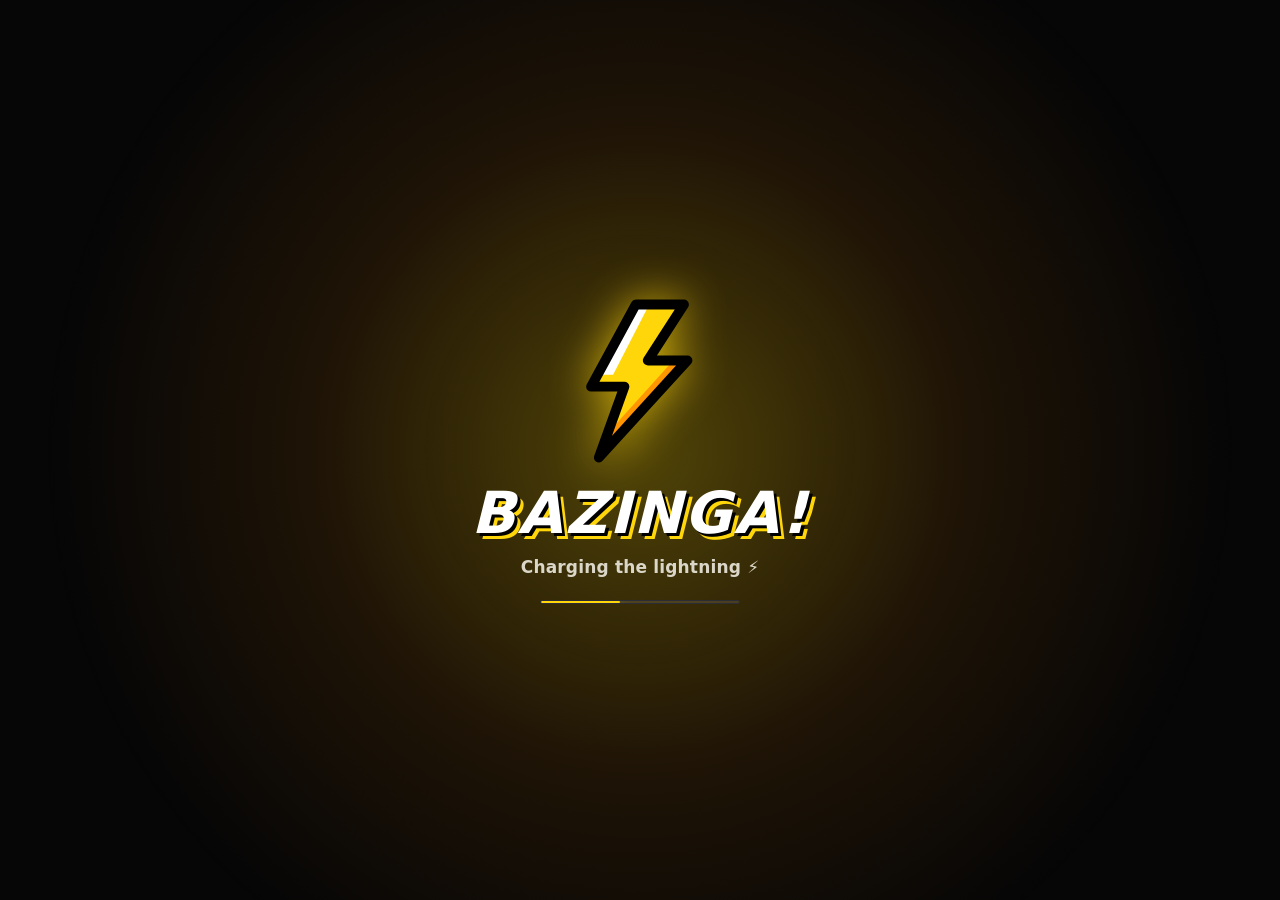
==== commit cfa714a7: "Version 1.7.3 11/03/2026" ====
--- a/index.html
+++ b/index.html
@@ -5,12 +5,12 @@
   <meta name="viewport" content="width=device-width, initial-scale=1, minimum-scale=1, maximum-scale=1, user-scalable=no, viewport-fit=cover">
   <title>BAZINGA! - Music Made For You</title>
   <meta name="description" content="BAZINGA — turn your Spotify Liked Songs and playlists into YouTube music video & audio playlists. A full music player that keeps everything on your device.">
-  <meta name="theme-color" content="#0c0c0e">
+  <meta name="theme-color" content="#060607">
   <meta name="mobile-web-app-capable" content="yes">
   <link rel="icon" href="favicon.ico" sizes="any">
   <link rel="icon" type="image/png" sizes="32x32" href="icons/favicon-32.png">
   <link rel="icon" type="image/png" sizes="16x16" href="icons/favicon-16.png">
-  <link rel="apple-touch-icon" href="icons/apple-touch-icon.png?v=3" sizes="180x180">
+  <link rel="apple-touch-icon" href="icons/apple-touch-icon.png?v=5" sizes="180x180">
   <link rel="manifest" href="manifest.webmanifest">
   <meta name="apple-mobile-web-app-capable" content="yes">
   <meta name="apple-mobile-web-app-status-bar-style" content="black-translucent">
@@ -31,7 +31,7 @@
   <link rel="preconnect" href="https://itunes.apple.com">
   <link rel="preconnect" href="https://www.youtube.com">
   <script>try{if(/Apple/.test(navigator.vendor||""))document.documentElement.classList.add("webkit")}catch(e){}</script>
-  <script>/* Your theme colour, before anything paints (set in Settings → You) */try{var bzv=JSON.parse(localStorage.getItem("bz_theme_vars")||"null");if(bzv)for(var k in bzv)document.documentElement.style.setProperty(k,bzv[k])}catch(e){}</script>
+  <script>/* Your theme colour, before anything paints (set in Settings → You) — also the Home Screen icon iPhones use */try{var bzv=JSON.parse(localStorage.getItem("bz_theme_vars")||"null");if(bzv)for(var k in bzv)document.documentElement.style.setProperty(k,bzv[k]);var bzt0=localStorage.getItem("bz_theme");if(bzt0&&/^[a-z]+$/.test(bzt0)&&bzt0!=="volt"){var ati=document.querySelector('link[rel="apple-touch-icon"]');if(ati)ati.href="icons/theme/"+bzt0+"-apple-touch-icon.png"}}catch(e){}</script>
   <style>
     /* Start-up problem screen — styled here so it works even if the stylesheet can't load */
     #boot-fail{position:fixed;inset:0;z-index:999;display:grid;place-items:center;padding:24px;overflow:auto;background:#0c0c0e;color:#f5f2e8;font:16px/1.5 system-ui,-apple-system,Segoe UI,Roboto,sans-serif;text-align:center}
@@ -43,32 +43,34 @@
     #boot-fail button.ghost{background:transparent;color:#f5f2e8;border-color:#3a3a40;box-shadow:none}
     #boot-fail ol{text-align:left;padding-left:22px;color:#d6d2c7;font-size:15px}#boot-fail li{margin:6px 0}#boot-fail b{color:#f5f2e8}
     /* Splash screen while BAZINGA! starts */
-    #splash{position:fixed;inset:0;z-index:998;display:grid;place-items:center;background:#060607;overflow:hidden;transition:opacity .55s ease,transform .55s ease,visibility 0s .55s}
-    #splash.out{opacity:0;transform:scale(1.06);visibility:hidden}
-    #splash .sp-glow{position:absolute;width:150vmax;height:150vmax;border-radius:50%;background:radial-gradient(circle,rgb(var(--volt-rgb,255 214 10)/.32),rgb(var(--volt-2-rgb,255 149 0)/.12) 30%,transparent 58%);animation:spg 3.2s ease-in-out infinite}
+    html,body{background:#060607}
+    #splash{position:fixed;inset:0;z-index:998;display:grid;place-items:center;background:#060607;overflow:hidden;transition:opacity .6s ease,transform .6s ease,visibility 0s .6s;contain:strict}
+    #splash.out{opacity:0;transform:scale(1.05);visibility:hidden}
+    #splash .sp-glow{position:absolute;width:110vmax;height:110vmax;border-radius:50%;background:radial-gradient(circle,rgb(var(--volt-rgb,255 214 10)/.3),rgb(var(--volt-2-rgb,255 149 0)/.1) 32%,transparent 60%);animation:spg 3.2s ease-in-out infinite;will-change:transform,opacity}
     #splash .sp-rings{position:absolute;width:min(70vmin,420px);aspect-ratio:1}
-    #splash .sp-rings i{position:absolute;inset:0;border-radius:50%;border:2px solid rgb(var(--volt-rgb,255 214 10)/.55);opacity:0;animation:spr 2.4s cubic-bezier(.2,.7,.3,1) infinite}
+    #splash .sp-rings i{position:absolute;inset:0;border-radius:50%;border:2px solid rgb(var(--volt-rgb,255 214 10)/.55);opacity:0;animation:spr 2.4s cubic-bezier(.2,.7,.3,1) infinite;will-change:transform,opacity}
     #splash .sp-rings i:nth-child(2){animation-delay:.8s}#splash .sp-rings i:nth-child(3){animation-delay:1.6s}
     #splash .sp-core{position:relative;display:grid;justify-items:center;gap:18px}
-    #splash .sp-bolt{width:min(34vmin,170px);height:auto;filter:drop-shadow(0 0 28px rgb(var(--volt-rgb,255 214 10)/.75));animation:spb 1s cubic-bezier(.2,1.4,.4,1) both,spz 2.4s ease-in-out 1s infinite}
-    #splash .sp-word{font:italic 900 clamp(34px,9vmin,58px)/1 "Arial Black",system-ui,sans-serif;letter-spacing:.04em;color:#fff;text-shadow:3px 3px 0 #000,6px 6px 0 var(--volt,#ffd60a);animation:spw .8s .25s cubic-bezier(.2,1.2,.4,1) both}
+    #splash .sp-logo{display:grid;justify-items:center;gap:18px;animation:spb .75s cubic-bezier(.2,1.3,.4,1) both;will-change:transform,opacity}
+    #splash .sp-bolt{width:min(34vmin,170px);height:min(34vmin,170px);overflow:visible;filter:drop-shadow(0 0 22px rgb(var(--volt-rgb,255 214 10)/.7));animation:spz 2.4s ease-in-out .75s infinite;will-change:transform}
+    #splash .sp-word{font:italic 900 clamp(34px,9vmin,58px)/1 "Arial Black",system-ui,sans-serif;letter-spacing:.04em;color:#fff;text-shadow:3px 3px 0 #000,6px 6px 0 var(--volt,#ffd60a)}
     #splash .sp-bar{width:min(46vmin,200px);height:4px;border-radius:4px;background:rgb(255 255 255/.1);overflow:hidden;animation:spw .6s .45s both}
     #splash .sp-bar i{display:block;height:100%;width:40%;border-radius:4px;background:var(--volt,#ffd60a);box-shadow:0 0 12px var(--volt,#ffd60a);animation:spl 1.1s ease-in-out infinite}
     @keyframes spg{50%{transform:scale(1.12);opacity:.75}}@keyframes spr{0%{transform:scale(.3);opacity:.9}100%{transform:scale(1.5);opacity:0}}
-    @keyframes spb{0%{transform:scale(.2) rotate(-25deg);opacity:0}100%{transform:none;opacity:1}}@keyframes spz{50%{transform:scale(1.06) rotate(2deg)}}
+    @keyframes spb{0%{transform:scale(.35) rotate(-8deg);opacity:0}100%{transform:none;opacity:1}}@keyframes spz{50%{transform:scale(1.06) rotate(2deg)}}
     @keyframes spw{0%{transform:translateY(14px);opacity:0}100%{transform:none;opacity:1}}@keyframes spl{0%{transform:translateX(-110%)}100%{transform:translateX(260%)}}
     #splash .sp-sub{margin:-4px 0 2px;min-height:1.4em;color:#e9e5da;font:600 clamp(14px,3.6vmin,17px)/1.4 system-ui,-apple-system,"Segoe UI",Roboto,sans-serif;letter-spacing:.01em;text-align:center;padding:0 20px;opacity:.92}
     #splash .sp-sub.in{animation:sps .6s cubic-bezier(.2,1.2,.4,1) both}
     @keyframes sps{0%{transform:translateY(8px);opacity:0}100%{transform:none;opacity:.92}}
     @media (prefers-reduced-motion:reduce){#splash *{animation:none!important}}
   </style>
-  <link rel="stylesheet" href="css/app.css?v=c07f206ee9">
+  <link rel="stylesheet" href="css/app.css?v=931ce6c281" media="print" onload="this.media='all';window.__bzCss=1">
+  <noscript><link rel="stylesheet" href="css/app.css?v=931ce6c281"></noscript>
 </head>
 <body>
   <div id="splash" aria-hidden="true"><div class="sp-glow"></div><div class="sp-rings"><i></i><i></i><i></i></div>
-    <div class="sp-core"><img class="sp-bolt" src="icons/icon-512.png" alt=""><div class="sp-word">BAZINGA!</div><p class="sp-sub" aria-live="polite"></p><div class="sp-bar"><i></i></div></div></div>
+    <div class="sp-core"><div class="sp-logo"><svg class="sp-bolt" viewBox="0 0 24 24" aria-hidden="true"><path d="M11.4 1.2h6.8l-5.1 7.9h5.6L6.2 22.8l3.6-10H5.1z" fill="var(--volt,#ffd60a)"/><path d="M11.4 1.2h1.9L8.2 11.1H6.4z" fill="#fff"/><path d="M18.7 9.1 6.2 22.8l1.2-3.4 9.3-10.3z" fill="var(--volt-2,#ff9500)"/><path d="M11.4 1.2h6.8l-5.1 7.9h5.6L6.2 22.8l3.6-10H5.1z" fill="none" stroke="#000" stroke-width="1.4" stroke-linejoin="round"/></svg><div class="sp-word">BAZINGA!</div></div><p class="sp-sub" aria-live="polite"></p><div class="sp-bar"><i></i></div></div></div>
   <script>/* Fun lines while BAZINGA! starts */(function(){var L=["Charging the lightning ⚡","Warming up the speakers 🔊","Turning the bass up 🎚️","Dusting off the vinyl 💿","Finding your vibe 🎧","Lining up the bangers 🔥","Waking up the drummer 🥁","Tuning the guitar 🎸","Loading pure good vibes ✨","Getting the dance floor ready 🕺","Polishing the headphones 🎧","Counting you in: 1, 2, 3, 4 🎶"],el=document.querySelector("#splash .sp-sub"),i=Math.floor(Math.random()*L.length);function n(){if(!el||!el.isConnected)return;el.classList.remove("in");void el.offsetWidth;el.textContent=L[i++%L.length];el.classList.add("in");setTimeout(n,2600)}n()})();</script>
-  <script>try{var bzt=localStorage.getItem("bz_theme");if(bzt&&/^[a-z]+$/.test(bzt)&&bzt!=="volt")document.querySelector("#splash .sp-bolt").src="icons/theme/"+bzt+"-icon-512.png"}catch(e){}</script>
   <div id="onboarding" hidden></div>
 
   <div id="app" hidden>
@@ -77,7 +79,7 @@
       <nav class="nav">
         <a href="#/home" data-r="home"><span class="ni ni-home"></span>Home</a>
         <a href="#/search" data-r="search"><span class="ni ni-search"></span>Search</a>
-        <a href="#/library/songs" data-r="library"><span class="ni ni-library"></span>Library</a>
+        <a href="#/library/liked" data-r="library"><span class="ni ni-library"></span>Library</a>
         <a href="#/offline" data-r="offline"><span class="ni ni-offline"></span>Offline</a>
         <a href="#/settings" data-r="settings"><span class="ni ni-settings"></span>Settings</a>
         <a href="#/support" data-r="support"><span class="ni ni-coffee"></span>Support</a>
@@ -104,7 +106,7 @@
         <div class="foot-social">
           <a class="soc" href="https://www.instagram.com/bazinga.app" target="_blank" rel="noopener" aria-label="BAZINGA! on Instagram"><span class="ni ni-instagram"></span><span><b>Instagram</b><small>@bazinga.app</small></span></a>
           <a class="soc" href="https://x.com/bazinga_app" target="_blank" rel="noopener" aria-label="BAZINGA! on X (Twitter)"><span class="ni ni-xsocial"></span><span><b>X / Twitter</b><small>@bazinga_app</small></span></a>
-          <a class="soc coffee" href="#/support" aria-label="Support BAZINGA!"><span class="ni ni-coffee"></span><span><b>Buy me a coffee</b><small>Keep BAZINGA! free</small></span></a>
+          <a class="soc coffee" href="#/support" aria-label="Support BAZINGA!"><span class="ni ni-coffee"></span><span><b>Buy BAZINGA! a coffee</b><small>Keep BAZINGA! free</small></span></a>
         </div>
         <div>© 2026 Abbel Dawit · BAZINGA! · <a href="#/legal">Privacy &amp; Terms</a></div>
       </footer>
@@ -117,7 +119,7 @@
     <nav class="tabbar">
       <a href="#/home" data-r="home"><span class="ni ni-home"></span>Home</a>
       <a href="#/search" data-r="search"><span class="ni ni-search"></span>Search</a>
-      <a href="#/library/songs" data-r="library"><span class="ni ni-library"></span>Library</a>
+      <a href="#/library/liked" data-r="library"><span class="ni ni-library"></span>Library</a>
       <a href="#/offline" data-r="offline"><span class="ni ni-offline"></span>Offline</a>
       <a href="#/settings" data-r="settings"><span class="ni ni-settings"></span>You</a>
     </nav>
@@ -164,8 +166,7 @@
     window.BAZINGA_CONFIG = {
       googleClientId: '',  /* YouTube sync, e.g. '1234567890-abc123.apps.googleusercontent.com' */
       youtubeApiKey: '',   /* Backup YouTube search for everyone when the free servers are down (YouTube Data API v3 key, restrict it to your site) */
-      syncRelay: '',       /* Optional: your own ntfy server for device sync. Empty = the free public https://ntfy.sh (no setup) */
-      acoustidKey: ''      /* Song recognition ("What song is this?") for everyone: a free AcoustID application key from https://acoustid.org/new-application */
+      syncRelay: ''       /* Optional: your own ntfy server for device sync. Empty = the free public https://ntfy.sh (no setup) */
     };
   </script>
   <script>
@@ -217,6 +218,6 @@
       });
     })();
   </script>
-  <script src="js/bazinga.js?v=d470885891" defer onerror="window.__bzLoadErr && window.__bzLoadErr()"></script>
+  <script src="js/bazinga.js?v=12a5ba68c5" defer onerror="window.__bzLoadErr && window.__bzLoadErr()"></script>
 </body>
 </html>
--- a/css/app.css
+++ b/css/app.css
@@ -123,7 +123,7 @@
 .round-play .ic { width: 24px; height: 24px; margin-left: 3px; }
 .row-btns { display: flex; flex-wrap: wrap; gap: 10px; align-items: center; margin-top: 12px; }
 .ib { width: 38px; height: 38px; border-radius: 50%; display: inline-grid; place-items: center; color: var(--muted); position: relative; flex: none; transition: color .15s, background .15s; }
-.ib:hover { color: var(--text); background: var(--surface2); }
+@media (hover: hover) { .ib:hover { color: var(--text); background: var(--surface2); } } /* phones: no grey circle left behind after a tap */
 .ib.on { color: var(--volt); }
 .ib.sm { width: 30px; height: 30px; }
 .ib.sm .ic { width: 16px; height: 16px; }
@@ -151,7 +151,7 @@
 .cover { position: relative; aspect-ratio: 1; border-radius: var(--r-sm); overflow: hidden; background: var(--c, var(--surface3)); flex: none; display: grid; place-items: center; }
 .cover img { width: 100%; height: 100%; object-fit: cover; display: block; position: absolute; inset: 0; }
 .cover span { font-family: var(--display); font-weight: 800; font-size: 2.2em; color: rgb(255 255 255 / .85); }
-.cover:not(.noimg) span { visibility: hidden; }
+.cover.ld:not(.noimg) span { visibility: hidden; }
 .cover.sm { width: 42px; border-radius: 6px; }
 .cover.sm span { font-size: 18px; }
 .cover.round { border-radius: 50%; }
@@ -964,7 +964,7 @@
 .set-jump { display: flex; gap: 8px; overflow-x: auto; scrollbar-width: none; position: sticky; top: 0; z-index: 4; background: var(--bg); padding: 6px 0 12px; margin: -6px 0 6px; }
 .set-jump a { display: inline-flex; align-items: center; gap: 7px; flex: none; padding: 8px 14px; border-radius: 999px; background: var(--surface2); border: 1px solid var(--line); font-weight: 650; font-size: 13.5px; }
 .set-jump a .ic { width: 16px; height: 16px; color: var(--volt); }
-.set-jump a:hover { background: var(--surface3); }
+@media (hover: hover) and (pointer: fine) { .set-jump a:not(.on):hover { background: var(--surface3); } }
 .set-group, .settings-page .panel { scroll-margin-top: 64px; }
 .group-h { font-size: 24px; margin: 22px 0 4px; display: flex; gap: 10px; align-items: center; }
 .group-h .ic { width: 24px; height: 24px; color: var(--volt); }
@@ -1885,19 +1885,6 @@
 #set-autoplay span { display: flex !important; justify-content: center; white-space: nowrap; overflow: visible; padding: 9px 14px !important; }
 @media (max-width: 700px) { #set-autoplay span { padding: 9px 8px !important; font-size: clamp(11px, 3.1vw, 14px) !important; } }
 
-/* --- Song recognition in the assistant --- */
-.vc-id { margin: 2px auto 10px; display: flex; gap: 8px; border: 2px solid var(--volt); background: rgb(var(--volt-rgb) / .1); color: var(--text); font-weight: 700; }
-.vc-id .ic { width: 18px; height: 18px; color: var(--volt); }
-#voice.identifying .vc-orb { transform: scale(calc(1 + var(--lvl, 0) * .18)); transition: transform .08s linear; animation: none !important; }
-#voice.identifying .vc-orb b { box-shadow: 0 0 calc(30px + var(--lvl, 0) * 60px) rgb(var(--volt-rgb) / .8); }
-#voice.identifying .vc-id { opacity: .5; pointer-events: none; }
-.vc-song { display: flex; align-items: center; gap: 12px; margin: 4px 0 12px; padding: 10px; border-radius: 16px; background: var(--surface2); border: 2px solid var(--volt); box-shadow: 4px 4px 0 #000; text-align: left; animation: drop .3s ease-out; }
-.vc-song img, .vc-song-art { width: 64px; height: 64px; border-radius: 10px; object-fit: cover; flex: none; background: var(--surface3); }
-.vc-song-t { flex: 1; min-width: 0; display: grid; gap: 2px; }
-.vc-song-t b { font-size: 16px; overflow: hidden; text-overflow: ellipsis; white-space: nowrap; }
-.vc-song-t span { color: var(--muted); font-size: 13px; overflow: hidden; text-overflow: ellipsis; white-space: nowrap; }
-.vc-song-b { display: flex; flex-direction: column; gap: 6px; flex: none; }
-@media (max-width: 420px) { .vc-song { flex-wrap: wrap; } .vc-song-b { flex-direction: row; width: 100%; } .vc-song-b .btn { flex: 1; } }
 
 /* --- Sleep timer button (full-screen player top bar, left of ⋯) --- */
 .np-head-r { display: flex; align-items: center; gap: 2px; }
@@ -1937,3 +1924,306 @@
   .home .home-hero .hh-when [data-date] { flex: 1 1 auto; min-width: 0; overflow: hidden; text-overflow: ellipsis; white-space: nowrap; }
   .home .home-hero .hh-time { position: static !important; margin-left: auto; flex: none; top: auto; right: auto; }
 }
+
+/* ===== v1.6.5 ===== */
+/* --- Sideways phones (short screens): the sidebar is a compact 2-column icon grid that fits on screen,
+       with no scrolling needed; every button stays a comfortable 44×40 tap target --- */
+@media (max-height: 600px) and (orientation: landscape) and (min-width: 701px) {
+  :root { --side: calc(108px + env(safe-area-inset-left, 0px)); }
+  .sidebar { display: grid !important; grid-template-columns: repeat(2, 44px); grid-auto-rows: 40px; gap: 5px 8px; align-content: center; justify-content: center; align-items: center;
+    padding: 6px 6px 6px max(6px, env(safe-area-inset-left)) !important; overflow-y: auto; overflow-x: hidden; }
+  .sidebar .nav { display: contents !important; }
+  .sidebar .brand { grid-column: 1 / -1; display: flex; justify-content: center; align-items: center; padding: 0 !important; margin: 0 !important; height: 40px; width: auto !important; }
+  .sidebar .brand .wordmark { display: none !important; }
+  .sidebar .brand img, .sidebar .brand .logo-mark { width: 30px !important; height: 30px !important; }
+  .sidebar .nav a, .sidebar .ask-btn, .sidebar .lock-side, .sidebar .profile-chip {
+    width: 44px !important; height: 40px !important; min-height: 0 !important; padding: 0 !important; margin: 0 !important; gap: 0 !important;
+    display: flex !important; align-items: center; justify-content: center; font-size: 0 !important; border-radius: 12px; }
+  .sidebar .nav a .ic, .sidebar .ask-btn .ic, .sidebar .lock-side .ic { width: 22px !important; height: 22px !important; margin: 0 !important; }
+  .sidebar .ask-btn { border-style: solid !important; }
+  .sidebar .side-h, .sidebar .side-pl { display: none !important; }
+  .sidebar .profile-chip { border: 0 !important; }
+  .sidebar .profile-chip span:not(.avatar) { display: none !important; }
+  .sidebar .profile-chip .avatar { width: 32px !important; height: 32px !important; margin: 0 !important; }
+  body.lock-off .sidebar .lock-side { display: none !important; }
+}
+
+/* --- Sideways phones: song times sit together on the right ("1:19 / 3:49") --- */
+@media (max-height: 600px) and (orientation: landscape) {
+  .pb-seek input { order: 1; }
+  .pb-seek .t-now { order: 2; width: auto !important; text-align: right; margin-left: 4px; }
+  .pb-seek .t-dur { order: 3; width: auto !important; text-align: left; }
+  .pb-seek .t-now::after { content: ' /'; }
+  .pb-seek { gap: 6px; }
+  #np .np-times { justify-content: flex-end; gap: 5px; }
+  #np .np-times .t-now::after { content: ' /'; }
+}
+@media (max-height: 600px) and (orientation: landscape) and (min-width: 701px) { .sidebar .profile-chip .avatar { font-size: 15px !important; } }
+
+/* ===== v1.6.6 ===== */
+/* --- Phone menus (bottom sheets): a grab handle; pull down to close --- */
+.menu.sheet { overscroll-behavior: contain; touch-action: pan-y; padding-top: 4px; }
+.menu.sheet .sheet-grab { position: sticky; top: 0; z-index: 2; height: 22px; margin: 0 -10px 2px; display: grid; place-items: center; background: inherit; cursor: grab; }
+.menu.sheet .sheet-grab::before { content: ''; width: 40px; height: 5px; border-radius: 5px; background: rgb(255 255 255 / .3); }
+.menu-back { transition: opacity .18s; }
+.menu.sheet::before { display: none; }
+
+/* --- Full-screen player: genre / year / length pills. Sideways phones: far right, under the heart, beside the album --- */
+.np-side { display: flex; flex-direction: column; align-items: flex-end; gap: 6px; flex: none; }
+.np-tags-side { display: none !important; }
+@media (max-height: 520px) and (orientation: landscape) {
+  .np-tags-main { display: none !important; }
+  #np .np-info { align-items: flex-start; }
+  .np-tags-side { display: flex !important; flex-wrap: wrap; justify-content: flex-end; gap: 5px; margin: 0; max-width: 150px; }
+  .np-tags-side .pill { font-size: 11px; padding: 2px 8px; }
+}
+@media (max-height: 520px) and (orientation: landscape) {
+  .np-tags-side { flex-wrap: nowrap !important; max-width: none !important; white-space: nowrap; }
+  #np .np-info > div:first-child { min-width: 0; }
+  #np .np-info .np-album { max-width: 100%; overflow: hidden; text-overflow: ellipsis; white-space: nowrap; }
+}
+
+/* ===== v1.6.7 ===== */
+/* --- Settings: the support card is centred (heading, text and the coffee button) --- */
+.settings-page .support-panel { text-align: center; display: flex; flex-direction: column; align-items: center; }
+.settings-page .support-panel h2 { justify-content: center; }
+.settings-page .support-panel .coffee-btn { margin-left: auto; margin-right: auto; }
+
+/* --- Sideways phones: the sidebar is ONE column again and always fits the screen's height.
+       Every button shares the height that's actually there (iPhone Safari's toolbars, the notch and the
+       home bar included), up to a comfortable 46px, so nothing is ever cut off. --- */
+@media (max-height: 600px) and (orientation: landscape) and (min-width: 701px) {
+  :root { --side: calc(64px + env(safe-area-inset-left, 0px)); }
+  .sidebar { display: flex !important; flex-direction: column !important; align-items: center !important; justify-content: space-evenly !important;
+    grid-template-columns: none !important; gap: 2px !important; overflow: hidden !important; height: 100%; min-height: 0;
+    padding: max(4px, env(safe-area-inset-top)) 4px max(4px, env(safe-area-inset-bottom)) max(4px, env(safe-area-inset-left)) !important; }
+  .sidebar .nav { display: contents !important; }
+  .sidebar .brand, .sidebar .nav a, .sidebar .ask-btn, .sidebar .lock-side, .sidebar .profile-chip {
+    flex: 1 1 0 !important; min-height: 0 !important; max-height: 46px; height: auto !important; width: 48px !important; }
+  .sidebar .brand img, .sidebar .brand .logo-mark { width: auto !important; height: min(30px, 100%) !important; max-height: 30px; aspect-ratio: 1; }
+  .sidebar .nav a .ic, .sidebar .ask-btn .ic, .sidebar .lock-side .ic { width: 20px !important; height: 20px !important; }
+  .sidebar .nav a.on { box-shadow: 2px 2px 0 #000, inset 0 0 0 2px #000 !important; }
+  .sidebar .profile-chip .avatar { width: min(30px, 100%) !important; height: auto !important; max-height: 30px; aspect-ratio: 1; }
+}
+
+/* ===== v1.6.8 ===== */
+/* --- Settings tabs: only the section you're on is highlighted — no leftover tap/hover/focus look --- */
+.set-jump a { -webkit-tap-highlight-color: transparent; transition: color .15s, border-color .15s, background .15s; }
+.set-jump a:focus:not(:focus-visible) { outline: none; }
+.set-jump a:not(.on) { color: var(--text); border-color: var(--line); }
+.set-jump a.on { background: rgb(var(--volt-rgb) / .12); }
+
+/* ===== v1.6.9 ===== */
+/* --- Sideways phones: the sidebar keeps normal-sized buttons and scrolls up and down to reach them all
+       (a soft fade at the bottom/top shows there's more) --- */
+@media (max-height: 600px) and (orientation: landscape) and (min-width: 701px) {
+  .sidebar { justify-content: flex-start !important; overflow-y: auto !important; overflow-x: hidden !important; gap: 6px !important;
+    overscroll-behavior: contain; -webkit-overflow-scrolling: touch; scrollbar-width: none;
+    -webkit-mask-image: linear-gradient(transparent 0, #000 14px, #000 calc(100% - 22px), transparent 100%); mask-image: linear-gradient(transparent 0, #000 14px, #000 calc(100% - 22px), transparent 100%);
+    padding-bottom: 22px !important; }
+  .sidebar::-webkit-scrollbar { display: none; }
+  .sidebar .brand, .sidebar .nav a, .sidebar .ask-btn, .sidebar .lock-side, .sidebar .profile-chip { flex: none !important; height: 46px !important; max-height: none !important; width: 50px !important; }
+  .sidebar .brand { height: 44px !important; }
+  .sidebar .brand img, .sidebar .brand .logo-mark { height: 32px !important; width: 32px !important; max-height: none !important; }
+  .sidebar .nav a .ic, .sidebar .ask-btn .ic, .sidebar .lock-side .ic { width: 22px !important; height: 22px !important; }
+  .sidebar .profile-chip .avatar { width: 34px !important; height: 34px !important; max-height: none !important; }
+}
+
+/* --- Covers: letter + colour until the picture arrives, then a quick fade (instant for pictures seen before) --- */
+.cover img { opacity: 0; transition: opacity .22s ease; }
+.cover.ld img { opacity: 1; }
+.cover.known img { transition: none; }
+.cover:not(.ld) { container-type: inline-size; }
+.cover:not(.ld) span { font-size: 2.2em; font-size: 50cqi; line-height: 1; }
+
+/* --- BAZINGA! button bolt (drawn in the page) --- */
+.btn.bz-btn svg.bz-bolt { width: 22px; height: 22px; margin: -3px 0 -3px -4px; flex: none; overflow: visible; animation: none !important; transition: none !important; filter: drop-shadow(0 0 5px rgb(255 214 10 / .55)); }
+.btn.bz-btn.primary svg.bz-bolt { filter: drop-shadow(1px 1px 0 rgb(0 0 0 / .35)); }
+
+/* ===== v1.6.10 ===== */
+/* --- Settings → Sync: your devices --- */
+.sync-devices { display: grid; gap: 6px; margin: 14px 0 10px; text-align: left; }
+.sync-devices .kicker { margin-bottom: 2px; }
+.sdev { display: flex; align-items: center; gap: 12px; padding: 10px 10px 10px 12px; border-radius: 14px; background: var(--surface2); border: 1px solid var(--line); }
+.sdev.paused { opacity: .7; }
+.sdev-ic { font-size: 22px; width: 30px; text-align: center; flex: none; }
+.sdev-t { flex: 1; min-width: 0; display: grid; gap: 1px; }
+.sdev-t b { overflow: hidden; text-overflow: ellipsis; white-space: nowrap; }
+.sdev-t em { font-style: normal; font-size: 11px; font-weight: 700; color: var(--volt); text-transform: uppercase; letter-spacing: .06em; }
+.sdev-t small { color: var(--muted); font-size: 12.5px; overflow: hidden; text-overflow: ellipsis; white-space: nowrap; }
+.sdev-b { display: flex; gap: 2px; flex: none; }
+.sdev-b .ib { width: 36px; height: 36px; }
+.sdev-b .danger-t { color: var(--danger); }
+
+
+/* ===== v1.7 ===== */
+/* --- links inside text look like links (and are tappable) --- */
+:is(p, li, small, .legal) a.lnk, .legal a, .faq-a a { color: var(--volt); text-decoration: underline; text-decoration-color: rgb(var(--volt-rgb) / .45); text-underline-offset: 3px; font-weight: 650; }
+:is(p, li, small, .legal) a.lnk:hover, .legal a:hover, .faq-a a:hover { color: var(--volt-hi, var(--volt)); text-decoration-color: currentColor; }
+
+/* --- Support: Phase 2 button bigger on computers --- */
+@media (min-width: 701px) {
+  .p2-sec-h .btn.primary { padding: 15px 28px; font-size: 17px; gap: 10px; border-width: 2.5px; box-shadow: 4px 4px 0 #000; }
+  .p2-sec-h .btn.primary .ic { width: 22px; height: 22px; }
+  .p2-sec-h .btn.primary:active { box-shadow: 1px 1px 0 #000; transform: translate(3px, 3px); }
+}
+
+/* --- Settings: each section is a button that drops open --- */
+.settings-page .set-acc { padding: 0; margin-bottom: 12px; position: relative; isolation: isolate; transition: border-color .3s, box-shadow .35s, background-color .3s, transform .2s; }
+.settings-page .set-group.set-acc { background: var(--surface); border: 1px solid var(--line); border-radius: 18px; width: 100%; }
+.settings-page .set-acc::before { content: ''; position: absolute; inset: 0; border-radius: inherit; z-index: -1; pointer-events: none; opacity: 0; transition: opacity .35s; background: radial-gradient(120% 140% at 0% 0%, rgb(var(--volt-rgb) / .13), transparent 55%); }
+.settings-page .set-acc.open::before { opacity: 1; }
+.settings-page .set-acc.open { border-color: rgb(var(--volt-rgb) / .45); box-shadow: 0 20px 44px -26px rgb(var(--volt-rgb) / .6), 0 0 0 1px rgb(var(--volt-rgb) / .08) inset; }
+.settings-page .set-acc.danger-zone.open { border-color: rgb(255 69 58 / .5); box-shadow: 0 20px 44px -26px rgb(255 69 58 / .55); }
+.sa-head { appearance: none; -webkit-appearance: none; border: 0; background: none; color: inherit; font: inherit; text-align: left; width: 100%; display: grid; grid-template-columns: auto minmax(0, 1fr) auto; align-items: center; gap: 14px; padding: 16px 18px; border-radius: 18px; cursor: pointer; position: relative; transition: transform .15s ease; -webkit-user-select: none; user-select: none; }
+.sa-head:active { transform: scale(.985); }
+.sa-head:focus-visible { outline: 2px solid var(--volt); outline-offset: -2px; }
+.sa-ic { width: 48px; height: 48px; border-radius: 15px; display: grid; place-items: center; color: var(--volt); background: radial-gradient(circle at 30% 22%, rgb(var(--volt-rgb) / .34), rgb(var(--volt-rgb) / .07) 72%); box-shadow: inset 0 0 0 1px rgb(var(--volt-rgb) / .3), 0 8px 20px -10px rgb(var(--volt-rgb) / .7); transition: transform .45s cubic-bezier(.2, 1.4, .4, 1), box-shadow .3s, background .3s; }
+.sa-ic .ic { width: 24px; height: 24px; }
+.sa-ic .brand-yt { color: #ff3b30; }
+.yt-panel .sa-ic, #yt-match .sa-ic { color: #ff4d42; background: radial-gradient(circle at 30% 22%, rgb(255 59 48 / .32), rgb(255 59 48 / .06) 72%); box-shadow: inset 0 0 0 1px rgb(255 59 48 / .32), 0 8px 20px -10px rgb(255 59 48 / .7); }
+.danger-zone .sa-ic { color: #ff6b61; background: radial-gradient(circle at 30% 22%, rgb(255 69 58 / .3), rgb(255 69 58 / .06) 72%); box-shadow: inset 0 0 0 1px rgb(255 69 58 / .3); }
+.sa-txt { min-width: 0; }
+.sa-txt b { display: block; font: 700 17px/1.2 var(--display); letter-spacing: -.01em; }
+.sa-txt small { display: block; margin-top: 3px; color: var(--muted); font-size: 13px; line-height: 1.35; }
+.sa-chev { width: 34px; height: 34px; border-radius: 50%; display: grid; place-items: center; color: var(--muted); background: var(--surface2); border: 1px solid var(--line); transition: transform .45s cubic-bezier(.2, .8, .2, 1), background .25s, color .25s, border-color .25s; }
+.sa-chev .ic { width: 18px; height: 18px; }
+.set-acc.open > .sa-head .sa-chev { transform: rotate(180deg); background: var(--volt); color: var(--volt-ink, #000); border-color: #000; }
+.set-acc.open > .sa-head .sa-ic { transform: scale(1.08) rotate(-6deg); box-shadow: inset 0 0 0 1px rgb(var(--volt-rgb) / .5), 0 10px 26px -8px rgb(var(--volt-rgb) / .85); }
+@media (hover: hover) and (pointer: fine) {
+  .settings-page .set-acc:not(.open):hover { border-color: rgb(var(--volt-rgb) / .3); transform: translateY(-1px); box-shadow: 0 14px 30px -22px rgb(var(--volt-rgb) / .6); }
+  .set-acc:not(.open) > .sa-head:hover .sa-ic { transform: scale(1.07) rotate(-5deg); }
+  .set-acc:not(.open) > .sa-head:hover .sa-chev { color: var(--text); border-color: rgb(var(--volt-rgb) / .4); }
+}
+/* the drop-down: rows grow from 0 to the content's height, contents fade and slide in */
+.sa-body { display: grid; grid-template-columns: minmax(0, 1fr); grid-template-rows: 0fr; transition: grid-template-rows .45s cubic-bezier(.2, .8, .2, 1); }
+.set-acc.open > .sa-body { grid-template-rows: 1fr; }
+.sa-inner { min-height: 0; min-width: 0; overflow: hidden; padding: 0 18px; opacity: 0; transform: translateY(-10px); transition: opacity .25s ease, transform .4s cubic-bezier(.2, .8, .2, 1), padding-bottom .45s cubic-bezier(.2, .8, .2, 1); }
+.set-acc.open > .sa-body > .sa-inner { opacity: 1; transform: none; padding-bottom: 18px; transition: opacity .35s ease .08s, transform .45s cubic-bezier(.2, .8, .2, 1) .04s, padding-bottom .45s cubic-bezier(.2, .8, .2, 1); }
+.set-acc.open.settled > .sa-body > .sa-inner { overflow: visible; }
+.sa-inner > :first-child { margin-top: 0; }
+.set-acc.support-panel { display: block !important; text-align: left !important; }
+.set-acc.support-panel .sa-inner { display: flex; flex-direction: column; align-items: center; text-align: center; }
+.set-acc.support-panel .sa-inner > h2 { display: none; }
+.set-group.set-acc .sa-inner > .panel:last-child { margin-bottom: 0; }
+.out-row .btn { justify-content: flex-start; max-width: 100%; }
+.out-row .out-name { overflow: hidden; text-overflow: ellipsis; }
+@media (max-width: 700px) {
+  .sa-head { padding: 14px 14px; gap: 12px; }
+  .sa-ic { width: 42px; height: 42px; border-radius: 13px; }
+  .sa-ic .ic { width: 21px; height: 21px; }
+  .sa-txt b { font-size: 16px; }
+  .sa-txt small { font-size: 12.5px; }
+  .sa-chev { width: 30px; height: 30px; }
+  .sa-inner { padding: 0 14px; }
+  .set-acc.open > .sa-body > .sa-inner { padding-bottom: 14px; }
+}
+
+/* --- Sleep timer (and Play on…): the lit-up state shows the instant you pick a time --- */
+#np-head .sleep-np, #np-head .out-np { transition: none; }
+#np-head .sleep-np.on, #np-head .out-np.on { color: var(--volt); background: rgb(var(--volt-rgb) / .16); box-shadow: inset 0 0 0 1px rgb(var(--volt-rgb) / .35); }
+#np-head .sleep-np.on::after { top: 6px; right: 6px; width: 8px; height: 8px; box-shadow: 0 0 0 2px rgb(12 12 14 / .9), 0 0 8px var(--volt); }
+#np-head .ib:active { transform: scale(.92); }
+@media (hover: none) { #np-head .ib:not(.on):hover { background: transparent; } }
+@media (max-width: 380px) { #np-head .ib { width: 40px; height: 40px; } #np-head .ib .ic { width: 22px; height: 22px; } .np-head-r { gap: 0; } }
+.pb-right .out-btn.on { color: var(--volt); }
+
+/* --- short errors with a fix button --- */
+.err-line { display: inline-flex; align-items: center; flex-wrap: wrap; gap: 6px 8px; }
+.err-line .err-text { color: #ff6b61; }
+.err-btn { font: inherit; font-weight: 750; font-size: 12.5px; padding: 4px 11px; border-radius: 999px; background: var(--volt); color: var(--volt-ink, #000); border: 1.5px solid #000; box-shadow: 2px 2px 0 #000; cursor: pointer; line-height: 1.2; white-space: nowrap; }
+.err-btn:active { transform: translate(1px, 1px); box-shadow: 1px 1px 0 #000; }
+.err-fix { display: inline-flex; align-items: center; gap: 4px; font-size: 12px; font-weight: 600; color: var(--muted); opacity: .8; text-decoration: none; white-space: nowrap; }
+.err-fix .ic { width: 13px; height: 13px; }
+.err-fix:hover { color: var(--text); opacity: 1; text-decoration: underline; }
+.pb-artist .err-line { flex-wrap: nowrap; max-width: 100%; overflow: hidden; }
+.pb-artist .err-line .err-text { overflow: hidden; text-overflow: ellipsis; white-space: nowrap; min-width: 0; }
+.pb-artist .err-btn { padding: 2px 9px; font-size: 11.5px; box-shadow: 1.5px 1.5px 0 #000; }
+.pb-artist .err-fix { font-size: 11.5px; }
+.np-err { margin: 6px 0 4px; font-size: 14px; }
+.np-err .err-btn { font-size: 13px; padding: 5px 13px; }
+.yt-err-box { padding: 18px; border-radius: 14px; background: var(--surface); border: 1px solid var(--line); }
+@media (max-width: 420px) { .pb-artist .err-fix { display: none; } }
+
+/* --- Play on… (audio output) --- */
+.out-sheet .btn.block { width: 100%; margin: 6px 0; }
+.out-list { display: grid; gap: 6px; margin: 8px 0 10px; }
+.out-dev { appearance: none; border: 1px solid var(--line); background: var(--bg2); color: var(--text); font: inherit; text-align: left; display: grid; grid-template-columns: 36px minmax(0, 1fr) auto; align-items: center; gap: 12px; padding: 10px 12px; border-radius: 14px; cursor: pointer; transition: border-color .2s, background .2s; }
+.out-dev > .ic:first-child { width: 36px; height: 36px; padding: 8px; border-radius: 10px; background: var(--surface2); color: var(--volt); }
+.out-dev b { display: block; overflow: hidden; text-overflow: ellipsis; white-space: nowrap; }
+.out-dev small { color: var(--muted); font-size: 12.5px; }
+.out-dev > .ic:last-child { width: 20px; height: 20px; color: var(--volt); }
+.out-dev.on { border-color: rgb(var(--volt-rgb) / .55); background: rgb(var(--volt-rgb) / .08); }
+@media (hover: hover) { .out-dev:hover { border-color: rgb(var(--volt-rgb) / .35); } }
+.out-tip { margin-top: 12px; }
+.out-tip > b { display: flex; align-items: center; gap: 8px; }
+.out-tip > b .ic { width: 18px; height: 18px; color: #ff3b30; }
+
+/* --- Home: help button on the hero card (phones: bottom right · computers: top left) --- */
+.home .home-hero > .hh-help { position: absolute; z-index: 3; right: 14px; bottom: 14px; width: 38px; height: 38px; border-radius: 50%; display: grid; place-items: center; padding: 0; color: rgb(235 232 225 / .78); background: rgb(70 70 78 / .55); border: 1px solid rgb(255 255 255 / .14); box-shadow: 0 4px 14px rgb(0 0 0 / .35); backdrop-filter: blur(6px); -webkit-backdrop-filter: blur(6px); cursor: pointer; transition: transform .2s, background .2s, color .2s; }
+.home .home-hero > .hh-help .ic { width: 22px; height: 22px; }
+.home .home-hero > .hh-help:active { transform: scale(.92); }
+.home .home-hero:has(> .hh-help) .hh-txt > :last-child { padding-right: 46px; } /* the last line steers clear of the help button */
+@media (hover: hover) and (pointer: fine) and (min-width: 701px) {
+  .home .home-hero > .hh-help { right: auto; bottom: auto; left: 14px; top: 14px; width: 34px; height: 34px; }
+  .home .home-hero > .hh-help .ic { width: 20px; height: 20px; }
+  .home .home-hero > .hh-help:hover { color: #fff; background: rgb(90 90 100 / .7); transform: scale(1.06); }
+  .home .home-hero:has(> .hh-help) { padding-top: 58px !important; }
+  .home .home-hero:has(> .hh-help) .hh-txt > :last-child { padding-right: 0; }
+}
+.help-top { display: flex; gap: 14px; align-items: center; margin: 0 36px 14px 0; }
+.help-top h3 { margin: 0 !important; }
+.help-top p { margin: 2px 0 0; }
+.help-ic { width: 46px; height: 46px; flex: none; border-radius: 50%; display: grid; place-items: center; color: var(--volt); background: rgb(var(--volt-rgb) / .14); box-shadow: inset 0 0 0 1px rgb(var(--volt-rgb) / .35); }
+.help-ic .ic { width: 26px; height: 26px; }
+.help-steps { list-style: none; margin: 0 0 18px; padding: 0; display: grid; gap: 10px; }
+.help-steps li { display: grid; grid-template-columns: 40px minmax(0, 1fr); gap: 12px; align-items: start; padding: 12px; border-radius: 14px; background: var(--bg2); border: 1px solid var(--line); animation: helpIn .45s cubic-bezier(.2, 1, .3, 1) both; animation-delay: calc(var(--i) * 60ms); }
+.help-steps .hs-n { width: 40px; height: 40px; border-radius: 12px; display: grid; place-items: center; background: var(--volt); color: var(--volt-ink, #000); border: 2px solid #000; box-shadow: 2px 2px 0 #000; }
+.help-steps .hs-n .ic { width: 20px; height: 20px; }
+.help-steps b { display: block; font-size: 15.5px; }
+.help-steps p { margin: 2px 0 6px; color: var(--muted); font-size: 13.5px; line-height: 1.4; }
+.help-steps .btn.sm { margin-top: 2px; }
+@keyframes helpIn { from { opacity: 0; transform: translateY(8px); } }
+.help-faq-h { margin: 6px 0 8px; font-size: 16px; }
+.faq { display: grid; gap: 6px; }
+.faq-i { border: 1px solid var(--line); border-radius: 12px; background: var(--bg2); transition: border-color .25s; }
+.faq-i.open { border-color: rgb(var(--volt-rgb) / .4); }
+.faq-q { appearance: none; border: 0; background: none; color: var(--text); font: inherit; font-weight: 650; font-size: 14.5px; width: 100%; text-align: left; display: flex; justify-content: space-between; align-items: center; gap: 10px; padding: 12px 14px; cursor: pointer; }
+.faq-q .ic { width: 18px; height: 18px; flex: none; color: var(--muted); transition: transform .35s cubic-bezier(.2, .8, .2, 1), color .2s; }
+.faq-i.open .faq-q .ic { transform: rotate(180deg); color: var(--volt); }
+.faq-a { display: grid; grid-template-rows: 0fr; transition: grid-template-rows .35s cubic-bezier(.2, .8, .2, 1); }
+.faq-a > div { min-height: 0; overflow: hidden; opacity: 0; transition: opacity .25s; }
+.faq-i.open .faq-a { grid-template-rows: 1fr; }
+.faq-i.open .faq-a > div { opacity: 1; }
+.faq-a p { margin: 0; padding: 0 14px 13px; color: var(--muted); font-size: 14px; line-height: 1.5; }
+.help-more { margin: 16px 0 0; }
+
+/* --- computers: the second YouTube player waits (invisible) behind the playing one --- */
+.dock-frame iframe.yt-idle { position: absolute; inset: 0; opacity: 0; pointer-events: none; z-index: 0; }
+
+.err-line .e-short { display: none; }
+.err-line.compact .e-long { display: none; }
+.err-line.compact .e-short { display: inline; }
+@media (max-width: 420px) { .pb-artist .err-line.compact .err-text { display: none; } .pb-artist .err-line.compact::before { content: '!'; display: inline-grid; place-items: center; width: 17px; height: 17px; border-radius: 50%; background: #ff453a; color: #fff; font-weight: 800; font-size: 11.5px; flex: none; } }
+@media (max-width: 380px) { #np-head .np-ctx { white-space: nowrap; overflow: hidden; text-overflow: ellipsis; min-width: 0; font-size: 11px; } }
+@media (max-width: 420px) { .pb-artist .err-btn { padding: 1px 8px; font-size: 11px; } }
+
+/* --- Year filter: From – To --- */
+.year-range { display: flex; align-items: flex-end; gap: 10px; flex-wrap: wrap; }
+.year-range .yr { display: grid; gap: 4px; flex: 1 1 120px; max-width: 200px; }
+.year-range .yr > span { font-size: 12px; font-weight: 650; color: var(--muted); }
+.year-range .select { width: 100%; padding: 9px 12px; border-radius: 12px; font-weight: 650; }
+.year-range .yr-dash { padding-bottom: 10px; color: var(--muted); font-weight: 700; }
+
+/* ===== v1.7.3 ===== */
+/* --- corner video (computers & tablets): always exactly 16:9, so the video fills its box at every width --- */
+@media (min-width: 701px) {
+  body:not(.dock-min) #yt-dock:not(.in-np) .dock-frame { height: auto !important; aspect-ratio: 16 / 9; }
+}
+/* --- pop-ups clear the iPhone status bar, camera and home bar --- */
+.modal-wrap { padding: max(16px, calc(env(safe-area-inset-top) + 10px)) max(16px, env(safe-area-inset-right)) max(16px, calc(env(safe-area-inset-bottom) + 10px)) max(16px, env(safe-area-inset-left)) !important; }
+.modal { max-height: calc(100vh - 32px - env(safe-area-inset-top) - env(safe-area-inset-bottom)); max-height: calc(100dvh - max(16px, env(safe-area-inset-top) + 10px) - max(16px, env(safe-area-inset-bottom) + 10px)); }
+@media (max-width: 700px) and (orientation: portrait) {
+  .help-modal { padding-top: 26px; }
+  .help-modal .help-top { margin-top: 4px; }
+}
--- a/css/app.css
+++ b/css/app.css
@@ -123,7 +123,7 @@
 .round-play .ic { width: 24px; height: 24px; margin-left: 3px; }
 .row-btns { display: flex; flex-wrap: wrap; gap: 10px; align-items: center; margin-top: 12px; }
 .ib { width: 38px; height: 38px; border-radius: 50%; display: inline-grid; place-items: center; color: var(--muted); position: relative; flex: none; transition: color .15s, background .15s; }
-.ib:hover { color: var(--text); background: var(--surface2); }
+@media (hover: hover) { .ib:hover { color: var(--text); background: var(--surface2); } } /* phones: no grey circle left behind after a tap */
 .ib.on { color: var(--volt); }
 .ib.sm { width: 30px; height: 30px; }
 .ib.sm .ic { width: 16px; height: 16px; }
@@ -151,7 +151,7 @@
 .cover { position: relative; aspect-ratio: 1; border-radius: var(--r-sm); overflow: hidden; background: var(--c, var(--surface3)); flex: none; display: grid; place-items: center; }
 .cover img { width: 100%; height: 100%; object-fit: cover; display: block; position: absolute; inset: 0; }
 .cover span { font-family: var(--display); font-weight: 800; font-size: 2.2em; color: rgb(255 255 255 / .85); }
-.cover:not(.noimg) span { visibility: hidden; }
+.cover.ld:not(.noimg) span { visibility: hidden; }
 .cover.sm { width: 42px; border-radius: 6px; }
 .cover.sm span { font-size: 18px; }
 .cover.round { border-radius: 50%; }
@@ -964,7 +964,7 @@
 .set-jump { display: flex; gap: 8px; overflow-x: auto; scrollbar-width: none; position: sticky; top: 0; z-index: 4; background: var(--bg); padding: 6px 0 12px; margin: -6px 0 6px; }
 .set-jump a { display: inline-flex; align-items: center; gap: 7px; flex: none; padding: 8px 14px; border-radius: 999px; background: var(--surface2); border: 1px solid var(--line); font-weight: 650; font-size: 13.5px; }
 .set-jump a .ic { width: 16px; height: 16px; color: var(--volt); }
-.set-jump a:hover { background: var(--surface3); }
+@media (hover: hover) and (pointer: fine) { .set-jump a:not(.on):hover { background: var(--surface3); } }
 .set-group, .settings-page .panel { scroll-margin-top: 64px; }
 .group-h { font-size: 24px; margin: 22px 0 4px; display: flex; gap: 10px; align-items: center; }
 .group-h .ic { width: 24px; height: 24px; color: var(--volt); }
@@ -1885,19 +1885,6 @@
 #set-autoplay span { display: flex !important; justify-content: center; white-space: nowrap; overflow: visible; padding: 9px 14px !important; }
 @media (max-width: 700px) { #set-autoplay span { padding: 9px 8px !important; font-size: clamp(11px, 3.1vw, 14px) !important; } }
 
-/* --- Song recognition in the assistant --- */
-.vc-id { margin: 2px auto 10px; display: flex; gap: 8px; border: 2px solid var(--volt); background: rgb(var(--volt-rgb) / .1); color: var(--text); font-weight: 700; }
-.vc-id .ic { width: 18px; height: 18px; color: var(--volt); }
-#voice.identifying .vc-orb { transform: scale(calc(1 + var(--lvl, 0) * .18)); transition: transform .08s linear; animation: none !important; }
-#voice.identifying .vc-orb b { box-shadow: 0 0 calc(30px + var(--lvl, 0) * 60px) rgb(var(--volt-rgb) / .8); }
-#voice.identifying .vc-id { opacity: .5; pointer-events: none; }
-.vc-song { display: flex; align-items: center; gap: 12px; margin: 4px 0 12px; padding: 10px; border-radius: 16px; background: var(--surface2); border: 2px solid var(--volt); box-shadow: 4px 4px 0 #000; text-align: left; animation: drop .3s ease-out; }
-.vc-song img, .vc-song-art { width: 64px; height: 64px; border-radius: 10px; object-fit: cover; flex: none; background: var(--surface3); }
-.vc-song-t { flex: 1; min-width: 0; display: grid; gap: 2px; }
-.vc-song-t b { font-size: 16px; overflow: hidden; text-overflow: ellipsis; white-space: nowrap; }
-.vc-song-t span { color: var(--muted); font-size: 13px; overflow: hidden; text-overflow: ellipsis; white-space: nowrap; }
-.vc-song-b { display: flex; flex-direction: column; gap: 6px; flex: none; }
-@media (max-width: 420px) { .vc-song { flex-wrap: wrap; } .vc-song-b { flex-direction: row; width: 100%; } .vc-song-b .btn { flex: 1; } }
 
 /* --- Sleep timer button (full-screen player top bar, left of ⋯) --- */
 .np-head-r { display: flex; align-items: center; gap: 2px; }
@@ -1937,3 +1924,306 @@
   .home .home-hero .hh-when [data-date] { flex: 1 1 auto; min-width: 0; overflow: hidden; text-overflow: ellipsis; white-space: nowrap; }
   .home .home-hero .hh-time { position: static !important; margin-left: auto; flex: none; top: auto; right: auto; }
 }
+
+/* ===== v1.6.5 ===== */
+/* --- Sideways phones (short screens): the sidebar is a compact 2-column icon grid that fits on screen,
+       with no scrolling needed; every button stays a comfortable 44×40 tap target --- */
+@media (max-height: 600px) and (orientation: landscape) and (min-width: 701px) {
+  :root { --side: calc(108px + env(safe-area-inset-left, 0px)); }
+  .sidebar { display: grid !important; grid-template-columns: repeat(2, 44px); grid-auto-rows: 40px; gap: 5px 8px; align-content: center; justify-content: center; align-items: center;
+    padding: 6px 6px 6px max(6px, env(safe-area-inset-left)) !important; overflow-y: auto; overflow-x: hidden; }
+  .sidebar .nav { display: contents !important; }
+  .sidebar .brand { grid-column: 1 / -1; display: flex; justify-content: center; align-items: center; padding: 0 !important; margin: 0 !important; height: 40px; width: auto !important; }
+  .sidebar .brand .wordmark { display: none !important; }
+  .sidebar .brand img, .sidebar .brand .logo-mark { width: 30px !important; height: 30px !important; }
+  .sidebar .nav a, .sidebar .ask-btn, .sidebar .lock-side, .sidebar .profile-chip {
+    width: 44px !important; height: 40px !important; min-height: 0 !important; padding: 0 !important; margin: 0 !important; gap: 0 !important;
+    display: flex !important; align-items: center; justify-content: center; font-size: 0 !important; border-radius: 12px; }
+  .sidebar .nav a .ic, .sidebar .ask-btn .ic, .sidebar .lock-side .ic { width: 22px !important; height: 22px !important; margin: 0 !important; }
+  .sidebar .ask-btn { border-style: solid !important; }
+  .sidebar .side-h, .sidebar .side-pl { display: none !important; }
+  .sidebar .profile-chip { border: 0 !important; }
+  .sidebar .profile-chip span:not(.avatar) { display: none !important; }
+  .sidebar .profile-chip .avatar { width: 32px !important; height: 32px !important; margin: 0 !important; }
+  body.lock-off .sidebar .lock-side { display: none !important; }
+}
+
+/* --- Sideways phones: song times sit together on the right ("1:19 / 3:49") --- */
+@media (max-height: 600px) and (orientation: landscape) {
+  .pb-seek input { order: 1; }
+  .pb-seek .t-now { order: 2; width: auto !important; text-align: right; margin-left: 4px; }
+  .pb-seek .t-dur { order: 3; width: auto !important; text-align: left; }
+  .pb-seek .t-now::after { content: ' /'; }
+  .pb-seek { gap: 6px; }
+  #np .np-times { justify-content: flex-end; gap: 5px; }
+  #np .np-times .t-now::after { content: ' /'; }
+}
+@media (max-height: 600px) and (orientation: landscape) and (min-width: 701px) { .sidebar .profile-chip .avatar { font-size: 15px !important; } }
+
+/* ===== v1.6.6 ===== */
+/* --- Phone menus (bottom sheets): a grab handle; pull down to close --- */
+.menu.sheet { overscroll-behavior: contain; touch-action: pan-y; padding-top: 4px; }
+.menu.sheet .sheet-grab { position: sticky; top: 0; z-index: 2; height: 22px; margin: 0 -10px 2px; display: grid; place-items: center; background: inherit; cursor: grab; }
+.menu.sheet .sheet-grab::before { content: ''; width: 40px; height: 5px; border-radius: 5px; background: rgb(255 255 255 / .3); }
+.menu-back { transition: opacity .18s; }
+.menu.sheet::before { display: none; }
+
+/* --- Full-screen player: genre / year / length pills. Sideways phones: far right, under the heart, beside the album --- */
+.np-side { display: flex; flex-direction: column; align-items: flex-end; gap: 6px; flex: none; }
+.np-tags-side { display: none !important; }
+@media (max-height: 520px) and (orientation: landscape) {
+  .np-tags-main { display: none !important; }
+  #np .np-info { align-items: flex-start; }
+  .np-tags-side { display: flex !important; flex-wrap: wrap; justify-content: flex-end; gap: 5px; margin: 0; max-width: 150px; }
+  .np-tags-side .pill { font-size: 11px; padding: 2px 8px; }
+}
+@media (max-height: 520px) and (orientation: landscape) {
+  .np-tags-side { flex-wrap: nowrap !important; max-width: none !important; white-space: nowrap; }
+  #np .np-info > div:first-child { min-width: 0; }
+  #np .np-info .np-album { max-width: 100%; overflow: hidden; text-overflow: ellipsis; white-space: nowrap; }
+}
+
+/* ===== v1.6.7 ===== */
+/* --- Settings: the support card is centred (heading, text and the coffee button) --- */
+.settings-page .support-panel { text-align: center; display: flex; flex-direction: column; align-items: center; }
+.settings-page .support-panel h2 { justify-content: center; }
+.settings-page .support-panel .coffee-btn { margin-left: auto; margin-right: auto; }
+
+/* --- Sideways phones: the sidebar is ONE column again and always fits the screen's height.
+       Every button shares the height that's actually there (iPhone Safari's toolbars, the notch and the
+       home bar included), up to a comfortable 46px, so nothing is ever cut off. --- */
+@media (max-height: 600px) and (orientation: landscape) and (min-width: 701px) {
+  :root { --side: calc(64px + env(safe-area-inset-left, 0px)); }
+  .sidebar { display: flex !important; flex-direction: column !important; align-items: center !important; justify-content: space-evenly !important;
+    grid-template-columns: none !important; gap: 2px !important; overflow: hidden !important; height: 100%; min-height: 0;
+    padding: max(4px, env(safe-area-inset-top)) 4px max(4px, env(safe-area-inset-bottom)) max(4px, env(safe-area-inset-left)) !important; }
+  .sidebar .nav { display: contents !important; }
+  .sidebar .brand, .sidebar .nav a, .sidebar .ask-btn, .sidebar .lock-side, .sidebar .profile-chip {
+    flex: 1 1 0 !important; min-height: 0 !important; max-height: 46px; height: auto !important; width: 48px !important; }
+  .sidebar .brand img, .sidebar .brand .logo-mark { width: auto !important; height: min(30px, 100%) !important; max-height: 30px; aspect-ratio: 1; }
+  .sidebar .nav a .ic, .sidebar .ask-btn .ic, .sidebar .lock-side .ic { width: 20px !important; height: 20px !important; }
+  .sidebar .nav a.on { box-shadow: 2px 2px 0 #000, inset 0 0 0 2px #000 !important; }
+  .sidebar .profile-chip .avatar { width: min(30px, 100%) !important; height: auto !important; max-height: 30px; aspect-ratio: 1; }
+}
+
+/* ===== v1.6.8 ===== */
+/* --- Settings tabs: only the section you're on is highlighted — no leftover tap/hover/focus look --- */
+.set-jump a { -webkit-tap-highlight-color: transparent; transition: color .15s, border-color .15s, background .15s; }
+.set-jump a:focus:not(:focus-visible) { outline: none; }
+.set-jump a:not(.on) { color: var(--text); border-color: var(--line); }
+.set-jump a.on { background: rgb(var(--volt-rgb) / .12); }
+
+/* ===== v1.6.9 ===== */
+/* --- Sideways phones: the sidebar keeps normal-sized buttons and scrolls up and down to reach them all
+       (a soft fade at the bottom/top shows there's more) --- */
+@media (max-height: 600px) and (orientation: landscape) and (min-width: 701px) {
+  .sidebar { justify-content: flex-start !important; overflow-y: auto !important; overflow-x: hidden !important; gap: 6px !important;
+    overscroll-behavior: contain; -webkit-overflow-scrolling: touch; scrollbar-width: none;
+    -webkit-mask-image: linear-gradient(transparent 0, #000 14px, #000 calc(100% - 22px), transparent 100%); mask-image: linear-gradient(transparent 0, #000 14px, #000 calc(100% - 22px), transparent 100%);
+    padding-bottom: 22px !important; }
+  .sidebar::-webkit-scrollbar { display: none; }
+  .sidebar .brand, .sidebar .nav a, .sidebar .ask-btn, .sidebar .lock-side, .sidebar .profile-chip { flex: none !important; height: 46px !important; max-height: none !important; width: 50px !important; }
+  .sidebar .brand { height: 44px !important; }
+  .sidebar .brand img, .sidebar .brand .logo-mark { height: 32px !important; width: 32px !important; max-height: none !important; }
+  .sidebar .nav a .ic, .sidebar .ask-btn .ic, .sidebar .lock-side .ic { width: 22px !important; height: 22px !important; }
+  .sidebar .profile-chip .avatar { width: 34px !important; height: 34px !important; max-height: none !important; }
+}
+
+/* --- Covers: letter + colour until the picture arrives, then a quick fade (instant for pictures seen before) --- */
+.cover img { opacity: 0; transition: opacity .22s ease; }
+.cover.ld img { opacity: 1; }
+.cover.known img { transition: none; }
+.cover:not(.ld) { container-type: inline-size; }
+.cover:not(.ld) span { font-size: 2.2em; font-size: 50cqi; line-height: 1; }
+
+/* --- BAZINGA! button bolt (drawn in the page) --- */
+.btn.bz-btn svg.bz-bolt { width: 22px; height: 22px; margin: -3px 0 -3px -4px; flex: none; overflow: visible; animation: none !important; transition: none !important; filter: drop-shadow(0 0 5px rgb(255 214 10 / .55)); }
+.btn.bz-btn.primary svg.bz-bolt { filter: drop-shadow(1px 1px 0 rgb(0 0 0 / .35)); }
+
+/* ===== v1.6.10 ===== */
+/* --- Settings → Sync: your devices --- */
+.sync-devices { display: grid; gap: 6px; margin: 14px 0 10px; text-align: left; }
+.sync-devices .kicker { margin-bottom: 2px; }
+.sdev { display: flex; align-items: center; gap: 12px; padding: 10px 10px 10px 12px; border-radius: 14px; background: var(--surface2); border: 1px solid var(--line); }
+.sdev.paused { opacity: .7; }
+.sdev-ic { font-size: 22px; width: 30px; text-align: center; flex: none; }
+.sdev-t { flex: 1; min-width: 0; display: grid; gap: 1px; }
+.sdev-t b { overflow: hidden; text-overflow: ellipsis; white-space: nowrap; }
+.sdev-t em { font-style: normal; font-size: 11px; font-weight: 700; color: var(--volt); text-transform: uppercase; letter-spacing: .06em; }
+.sdev-t small { color: var(--muted); font-size: 12.5px; overflow: hidden; text-overflow: ellipsis; white-space: nowrap; }
+.sdev-b { display: flex; gap: 2px; flex: none; }
+.sdev-b .ib { width: 36px; height: 36px; }
+.sdev-b .danger-t { color: var(--danger); }
+
+
+/* ===== v1.7 ===== */
+/* --- links inside text look like links (and are tappable) --- */
+:is(p, li, small, .legal) a.lnk, .legal a, .faq-a a { color: var(--volt); text-decoration: underline; text-decoration-color: rgb(var(--volt-rgb) / .45); text-underline-offset: 3px; font-weight: 650; }
+:is(p, li, small, .legal) a.lnk:hover, .legal a:hover, .faq-a a:hover { color: var(--volt-hi, var(--volt)); text-decoration-color: currentColor; }
+
+/* --- Support: Phase 2 button bigger on computers --- */
+@media (min-width: 701px) {
+  .p2-sec-h .btn.primary { padding: 15px 28px; font-size: 17px; gap: 10px; border-width: 2.5px; box-shadow: 4px 4px 0 #000; }
+  .p2-sec-h .btn.primary .ic { width: 22px; height: 22px; }
+  .p2-sec-h .btn.primary:active { box-shadow: 1px 1px 0 #000; transform: translate(3px, 3px); }
+}
+
+/* --- Settings: each section is a button that drops open --- */
+.settings-page .set-acc { padding: 0; margin-bottom: 12px; position: relative; isolation: isolate; transition: border-color .3s, box-shadow .35s, background-color .3s, transform .2s; }
+.settings-page .set-group.set-acc { background: var(--surface); border: 1px solid var(--line); border-radius: 18px; width: 100%; }
+.settings-page .set-acc::before { content: ''; position: absolute; inset: 0; border-radius: inherit; z-index: -1; pointer-events: none; opacity: 0; transition: opacity .35s; background: radial-gradient(120% 140% at 0% 0%, rgb(var(--volt-rgb) / .13), transparent 55%); }
+.settings-page .set-acc.open::before { opacity: 1; }
+.settings-page .set-acc.open { border-color: rgb(var(--volt-rgb) / .45); box-shadow: 0 20px 44px -26px rgb(var(--volt-rgb) / .6), 0 0 0 1px rgb(var(--volt-rgb) / .08) inset; }
+.settings-page .set-acc.danger-zone.open { border-color: rgb(255 69 58 / .5); box-shadow: 0 20px 44px -26px rgb(255 69 58 / .55); }
+.sa-head { appearance: none; -webkit-appearance: none; border: 0; background: none; color: inherit; font: inherit; text-align: left; width: 100%; display: grid; grid-template-columns: auto minmax(0, 1fr) auto; align-items: center; gap: 14px; padding: 16px 18px; border-radius: 18px; cursor: pointer; position: relative; transition: transform .15s ease; -webkit-user-select: none; user-select: none; }
+.sa-head:active { transform: scale(.985); }
+.sa-head:focus-visible { outline: 2px solid var(--volt); outline-offset: -2px; }
+.sa-ic { width: 48px; height: 48px; border-radius: 15px; display: grid; place-items: center; color: var(--volt); background: radial-gradient(circle at 30% 22%, rgb(var(--volt-rgb) / .34), rgb(var(--volt-rgb) / .07) 72%); box-shadow: inset 0 0 0 1px rgb(var(--volt-rgb) / .3), 0 8px 20px -10px rgb(var(--volt-rgb) / .7); transition: transform .45s cubic-bezier(.2, 1.4, .4, 1), box-shadow .3s, background .3s; }
+.sa-ic .ic { width: 24px; height: 24px; }
+.sa-ic .brand-yt { color: #ff3b30; }
+.yt-panel .sa-ic, #yt-match .sa-ic { color: #ff4d42; background: radial-gradient(circle at 30% 22%, rgb(255 59 48 / .32), rgb(255 59 48 / .06) 72%); box-shadow: inset 0 0 0 1px rgb(255 59 48 / .32), 0 8px 20px -10px rgb(255 59 48 / .7); }
+.danger-zone .sa-ic { color: #ff6b61; background: radial-gradient(circle at 30% 22%, rgb(255 69 58 / .3), rgb(255 69 58 / .06) 72%); box-shadow: inset 0 0 0 1px rgb(255 69 58 / .3); }
+.sa-txt { min-width: 0; }
+.sa-txt b { display: block; font: 700 17px/1.2 var(--display); letter-spacing: -.01em; }
+.sa-txt small { display: block; margin-top: 3px; color: var(--muted); font-size: 13px; line-height: 1.35; }
+.sa-chev { width: 34px; height: 34px; border-radius: 50%; display: grid; place-items: center; color: var(--muted); background: var(--surface2); border: 1px solid var(--line); transition: transform .45s cubic-bezier(.2, .8, .2, 1), background .25s, color .25s, border-color .25s; }
+.sa-chev .ic { width: 18px; height: 18px; }
+.set-acc.open > .sa-head .sa-chev { transform: rotate(180deg); background: var(--volt); color: var(--volt-ink, #000); border-color: #000; }
+.set-acc.open > .sa-head .sa-ic { transform: scale(1.08) rotate(-6deg); box-shadow: inset 0 0 0 1px rgb(var(--volt-rgb) / .5), 0 10px 26px -8px rgb(var(--volt-rgb) / .85); }
+@media (hover: hover) and (pointer: fine) {
+  .settings-page .set-acc:not(.open):hover { border-color: rgb(var(--volt-rgb) / .3); transform: translateY(-1px); box-shadow: 0 14px 30px -22px rgb(var(--volt-rgb) / .6); }
+  .set-acc:not(.open) > .sa-head:hover .sa-ic { transform: scale(1.07) rotate(-5deg); }
+  .set-acc:not(.open) > .sa-head:hover .sa-chev { color: var(--text); border-color: rgb(var(--volt-rgb) / .4); }
+}
+/* the drop-down: rows grow from 0 to the content's height, contents fade and slide in */
+.sa-body { display: grid; grid-template-columns: minmax(0, 1fr); grid-template-rows: 0fr; transition: grid-template-rows .45s cubic-bezier(.2, .8, .2, 1); }
+.set-acc.open > .sa-body { grid-template-rows: 1fr; }
+.sa-inner { min-height: 0; min-width: 0; overflow: hidden; padding: 0 18px; opacity: 0; transform: translateY(-10px); transition: opacity .25s ease, transform .4s cubic-bezier(.2, .8, .2, 1), padding-bottom .45s cubic-bezier(.2, .8, .2, 1); }
+.set-acc.open > .sa-body > .sa-inner { opacity: 1; transform: none; padding-bottom: 18px; transition: opacity .35s ease .08s, transform .45s cubic-bezier(.2, .8, .2, 1) .04s, padding-bottom .45s cubic-bezier(.2, .8, .2, 1); }
+.set-acc.open.settled > .sa-body > .sa-inner { overflow: visible; }
+.sa-inner > :first-child { margin-top: 0; }
+.set-acc.support-panel { display: block !important; text-align: left !important; }
+.set-acc.support-panel .sa-inner { display: flex; flex-direction: column; align-items: center; text-align: center; }
+.set-acc.support-panel .sa-inner > h2 { display: none; }
+.set-group.set-acc .sa-inner > .panel:last-child { margin-bottom: 0; }
+.out-row .btn { justify-content: flex-start; max-width: 100%; }
+.out-row .out-name { overflow: hidden; text-overflow: ellipsis; }
+@media (max-width: 700px) {
+  .sa-head { padding: 14px 14px; gap: 12px; }
+  .sa-ic { width: 42px; height: 42px; border-radius: 13px; }
+  .sa-ic .ic { width: 21px; height: 21px; }
+  .sa-txt b { font-size: 16px; }
+  .sa-txt small { font-size: 12.5px; }
+  .sa-chev { width: 30px; height: 30px; }
+  .sa-inner { padding: 0 14px; }
+  .set-acc.open > .sa-body > .sa-inner { padding-bottom: 14px; }
+}
+
+/* --- Sleep timer (and Play on…): the lit-up state shows the instant you pick a time --- */
+#np-head .sleep-np, #np-head .out-np { transition: none; }
+#np-head .sleep-np.on, #np-head .out-np.on { color: var(--volt); background: rgb(var(--volt-rgb) / .16); box-shadow: inset 0 0 0 1px rgb(var(--volt-rgb) / .35); }
+#np-head .sleep-np.on::after { top: 6px; right: 6px; width: 8px; height: 8px; box-shadow: 0 0 0 2px rgb(12 12 14 / .9), 0 0 8px var(--volt); }
+#np-head .ib:active { transform: scale(.92); }
+@media (hover: none) { #np-head .ib:not(.on):hover { background: transparent; } }
+@media (max-width: 380px) { #np-head .ib { width: 40px; height: 40px; } #np-head .ib .ic { width: 22px; height: 22px; } .np-head-r { gap: 0; } }
+.pb-right .out-btn.on { color: var(--volt); }
+
+/* --- short errors with a fix button --- */
+.err-line { display: inline-flex; align-items: center; flex-wrap: wrap; gap: 6px 8px; }
+.err-line .err-text { color: #ff6b61; }
+.err-btn { font: inherit; font-weight: 750; font-size: 12.5px; padding: 4px 11px; border-radius: 999px; background: var(--volt); color: var(--volt-ink, #000); border: 1.5px solid #000; box-shadow: 2px 2px 0 #000; cursor: pointer; line-height: 1.2; white-space: nowrap; }
+.err-btn:active { transform: translate(1px, 1px); box-shadow: 1px 1px 0 #000; }
+.err-fix { display: inline-flex; align-items: center; gap: 4px; font-size: 12px; font-weight: 600; color: var(--muted); opacity: .8; text-decoration: none; white-space: nowrap; }
+.err-fix .ic { width: 13px; height: 13px; }
+.err-fix:hover { color: var(--text); opacity: 1; text-decoration: underline; }
+.pb-artist .err-line { flex-wrap: nowrap; max-width: 100%; overflow: hidden; }
+.pb-artist .err-line .err-text { overflow: hidden; text-overflow: ellipsis; white-space: nowrap; min-width: 0; }
+.pb-artist .err-btn { padding: 2px 9px; font-size: 11.5px; box-shadow: 1.5px 1.5px 0 #000; }
+.pb-artist .err-fix { font-size: 11.5px; }
+.np-err { margin: 6px 0 4px; font-size: 14px; }
+.np-err .err-btn { font-size: 13px; padding: 5px 13px; }
+.yt-err-box { padding: 18px; border-radius: 14px; background: var(--surface); border: 1px solid var(--line); }
+@media (max-width: 420px) { .pb-artist .err-fix { display: none; } }
+
+/* --- Play on… (audio output) --- */
+.out-sheet .btn.block { width: 100%; margin: 6px 0; }
+.out-list { display: grid; gap: 6px; margin: 8px 0 10px; }
+.out-dev { appearance: none; border: 1px solid var(--line); background: var(--bg2); color: var(--text); font: inherit; text-align: left; display: grid; grid-template-columns: 36px minmax(0, 1fr) auto; align-items: center; gap: 12px; padding: 10px 12px; border-radius: 14px; cursor: pointer; transition: border-color .2s, background .2s; }
+.out-dev > .ic:first-child { width: 36px; height: 36px; padding: 8px; border-radius: 10px; background: var(--surface2); color: var(--volt); }
+.out-dev b { display: block; overflow: hidden; text-overflow: ellipsis; white-space: nowrap; }
+.out-dev small { color: var(--muted); font-size: 12.5px; }
+.out-dev > .ic:last-child { width: 20px; height: 20px; color: var(--volt); }
+.out-dev.on { border-color: rgb(var(--volt-rgb) / .55); background: rgb(var(--volt-rgb) / .08); }
+@media (hover: hover) { .out-dev:hover { border-color: rgb(var(--volt-rgb) / .35); } }
+.out-tip { margin-top: 12px; }
+.out-tip > b { display: flex; align-items: center; gap: 8px; }
+.out-tip > b .ic { width: 18px; height: 18px; color: #ff3b30; }
+
+/* --- Home: help button on the hero card (phones: bottom right · computers: top left) --- */
+.home .home-hero > .hh-help { position: absolute; z-index: 3; right: 14px; bottom: 14px; width: 38px; height: 38px; border-radius: 50%; display: grid; place-items: center; padding: 0; color: rgb(235 232 225 / .78); background: rgb(70 70 78 / .55); border: 1px solid rgb(255 255 255 / .14); box-shadow: 0 4px 14px rgb(0 0 0 / .35); backdrop-filter: blur(6px); -webkit-backdrop-filter: blur(6px); cursor: pointer; transition: transform .2s, background .2s, color .2s; }
+.home .home-hero > .hh-help .ic { width: 22px; height: 22px; }
+.home .home-hero > .hh-help:active { transform: scale(.92); }
+.home .home-hero:has(> .hh-help) .hh-txt > :last-child { padding-right: 46px; } /* the last line steers clear of the help button */
+@media (hover: hover) and (pointer: fine) and (min-width: 701px) {
+  .home .home-hero > .hh-help { right: auto; bottom: auto; left: 14px; top: 14px; width: 34px; height: 34px; }
+  .home .home-hero > .hh-help .ic { width: 20px; height: 20px; }
+  .home .home-hero > .hh-help:hover { color: #fff; background: rgb(90 90 100 / .7); transform: scale(1.06); }
+  .home .home-hero:has(> .hh-help) { padding-top: 58px !important; }
+  .home .home-hero:has(> .hh-help) .hh-txt > :last-child { padding-right: 0; }
+}
+.help-top { display: flex; gap: 14px; align-items: center; margin: 0 36px 14px 0; }
+.help-top h3 { margin: 0 !important; }
+.help-top p { margin: 2px 0 0; }
+.help-ic { width: 46px; height: 46px; flex: none; border-radius: 50%; display: grid; place-items: center; color: var(--volt); background: rgb(var(--volt-rgb) / .14); box-shadow: inset 0 0 0 1px rgb(var(--volt-rgb) / .35); }
+.help-ic .ic { width: 26px; height: 26px; }
+.help-steps { list-style: none; margin: 0 0 18px; padding: 0; display: grid; gap: 10px; }
+.help-steps li { display: grid; grid-template-columns: 40px minmax(0, 1fr); gap: 12px; align-items: start; padding: 12px; border-radius: 14px; background: var(--bg2); border: 1px solid var(--line); animation: helpIn .45s cubic-bezier(.2, 1, .3, 1) both; animation-delay: calc(var(--i) * 60ms); }
+.help-steps .hs-n { width: 40px; height: 40px; border-radius: 12px; display: grid; place-items: center; background: var(--volt); color: var(--volt-ink, #000); border: 2px solid #000; box-shadow: 2px 2px 0 #000; }
+.help-steps .hs-n .ic { width: 20px; height: 20px; }
+.help-steps b { display: block; font-size: 15.5px; }
+.help-steps p { margin: 2px 0 6px; color: var(--muted); font-size: 13.5px; line-height: 1.4; }
+.help-steps .btn.sm { margin-top: 2px; }
+@keyframes helpIn { from { opacity: 0; transform: translateY(8px); } }
+.help-faq-h { margin: 6px 0 8px; font-size: 16px; }
+.faq { display: grid; gap: 6px; }
+.faq-i { border: 1px solid var(--line); border-radius: 12px; background: var(--bg2); transition: border-color .25s; }
+.faq-i.open { border-color: rgb(var(--volt-rgb) / .4); }
+.faq-q { appearance: none; border: 0; background: none; color: var(--text); font: inherit; font-weight: 650; font-size: 14.5px; width: 100%; text-align: left; display: flex; justify-content: space-between; align-items: center; gap: 10px; padding: 12px 14px; cursor: pointer; }
+.faq-q .ic { width: 18px; height: 18px; flex: none; color: var(--muted); transition: transform .35s cubic-bezier(.2, .8, .2, 1), color .2s; }
+.faq-i.open .faq-q .ic { transform: rotate(180deg); color: var(--volt); }
+.faq-a { display: grid; grid-template-rows: 0fr; transition: grid-template-rows .35s cubic-bezier(.2, .8, .2, 1); }
+.faq-a > div { min-height: 0; overflow: hidden; opacity: 0; transition: opacity .25s; }
+.faq-i.open .faq-a { grid-template-rows: 1fr; }
+.faq-i.open .faq-a > div { opacity: 1; }
+.faq-a p { margin: 0; padding: 0 14px 13px; color: var(--muted); font-size: 14px; line-height: 1.5; }
+.help-more { margin: 16px 0 0; }
+
+/* --- computers: the second YouTube player waits (invisible) behind the playing one --- */
+.dock-frame iframe.yt-idle { position: absolute; inset: 0; opacity: 0; pointer-events: none; z-index: 0; }
+
+.err-line .e-short { display: none; }
+.err-line.compact .e-long { display: none; }
+.err-line.compact .e-short { display: inline; }
+@media (max-width: 420px) { .pb-artist .err-line.compact .err-text { display: none; } .pb-artist .err-line.compact::before { content: '!'; display: inline-grid; place-items: center; width: 17px; height: 17px; border-radius: 50%; background: #ff453a; color: #fff; font-weight: 800; font-size: 11.5px; flex: none; } }
+@media (max-width: 380px) { #np-head .np-ctx { white-space: nowrap; overflow: hidden; text-overflow: ellipsis; min-width: 0; font-size: 11px; } }
+@media (max-width: 420px) { .pb-artist .err-btn { padding: 1px 8px; font-size: 11px; } }
+
+/* --- Year filter: From – To --- */
+.year-range { display: flex; align-items: flex-end; gap: 10px; flex-wrap: wrap; }
+.year-range .yr { display: grid; gap: 4px; flex: 1 1 120px; max-width: 200px; }
+.year-range .yr > span { font-size: 12px; font-weight: 650; color: var(--muted); }
+.year-range .select { width: 100%; padding: 9px 12px; border-radius: 12px; font-weight: 650; }
+.year-range .yr-dash { padding-bottom: 10px; color: var(--muted); font-weight: 700; }
+
+/* ===== v1.7.3 ===== */
+/* --- corner video (computers & tablets): always exactly 16:9, so the video fills its box at every width --- */
+@media (min-width: 701px) {
+  body:not(.dock-min) #yt-dock:not(.in-np) .dock-frame { height: auto !important; aspect-ratio: 16 / 9; }
+}
+/* --- pop-ups clear the iPhone status bar, camera and home bar --- */
+.modal-wrap { padding: max(16px, calc(env(safe-area-inset-top) + 10px)) max(16px, env(safe-area-inset-right)) max(16px, calc(env(safe-area-inset-bottom) + 10px)) max(16px, env(safe-area-inset-left)) !important; }
+.modal { max-height: calc(100vh - 32px - env(safe-area-inset-top) - env(safe-area-inset-bottom)); max-height: calc(100dvh - max(16px, env(safe-area-inset-top) + 10px) - max(16px, env(safe-area-inset-bottom) + 10px)); }
+@media (max-width: 700px) and (orientation: portrait) {
+  .help-modal { padding-top: 26px; }
+  .help-modal .help-top { margin-top: 4px; }
+}
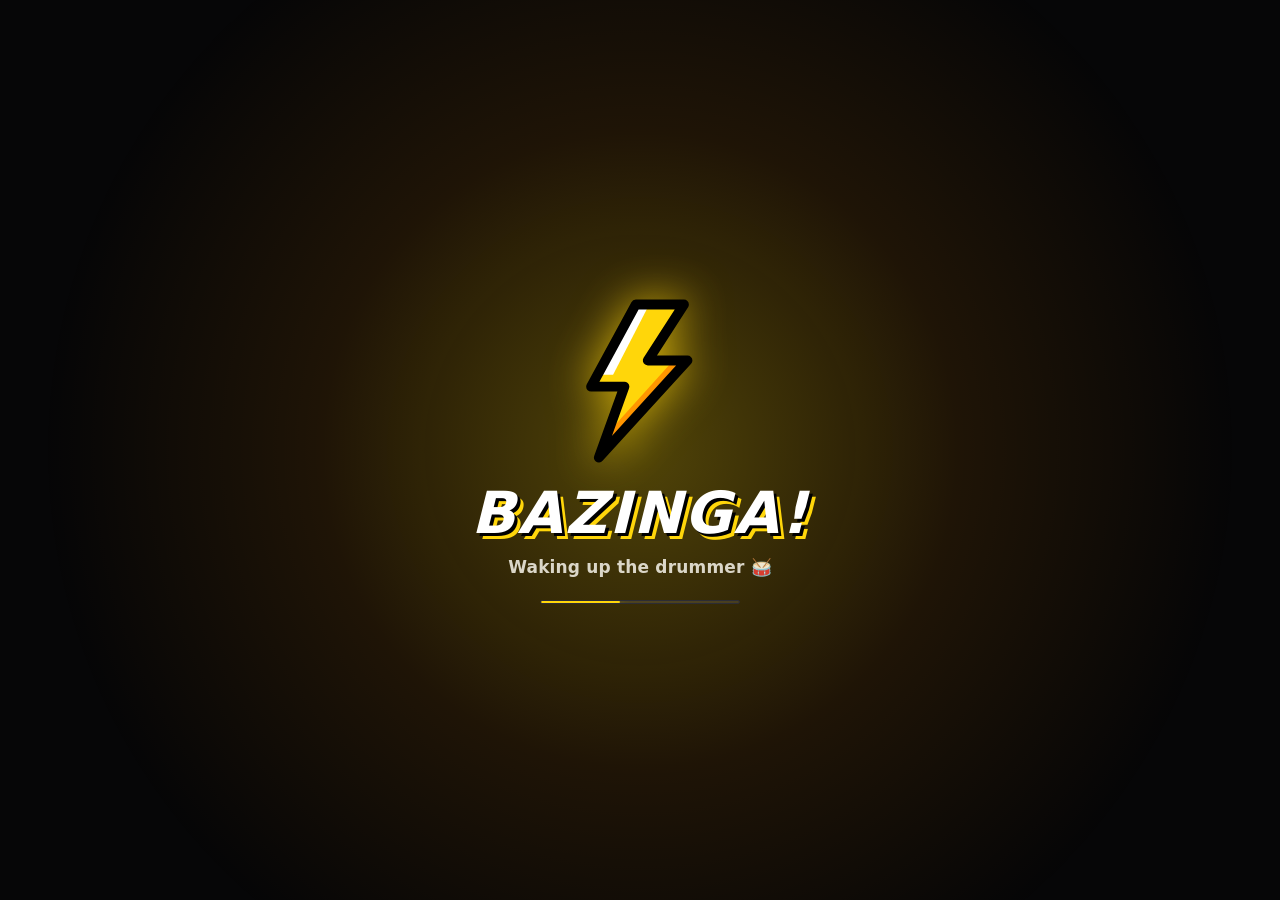
==== commit ad53f320: "Version 1.8.0 11/05/2026" ====
--- a/index.html
+++ b/index.html
@@ -64,8 +64,8 @@
     @keyframes sps{0%{transform:translateY(8px);opacity:0}100%{transform:none;opacity:.92}}
     @media (prefers-reduced-motion:reduce){#splash *{animation:none!important}}
   </style>
-  <link rel="stylesheet" href="css/app.css?v=931ce6c281" media="print" onload="this.media='all';window.__bzCss=1">
-  <noscript><link rel="stylesheet" href="css/app.css?v=931ce6c281"></noscript>
+  <link rel="stylesheet" href="css/app.css?v=a9e22d9293" media="print" onload="this.media='all';window.__bzCss=1">
+  <noscript><link rel="stylesheet" href="css/app.css?v=a9e22d9293"></noscript>
 </head>
 <body>
   <div id="splash" aria-hidden="true"><div class="sp-glow"></div><div class="sp-rings"><i></i><i></i><i></i></div>
@@ -218,6 +218,6 @@
       });
     })();
   </script>
-  <script src="js/bazinga.js?v=12a5ba68c5" defer onerror="window.__bzLoadErr && window.__bzLoadErr()"></script>
+  <script src="js/bazinga.js?v=e132ffbfbf" defer onerror="window.__bzLoadErr && window.__bzLoadErr()"></script>
 </body>
 </html>
--- a/css/app.css
+++ b/css/app.css
@@ -2227,3 +2227,70 @@
   .help-modal { padding-top: 26px; }
   .help-modal .help-top { margin-top: 4px; }
 }
+
+/* ===== v1.8 ===== */
+/* --- coffee buttons always fit their box: the label shrinks with the space it has, and wraps rather than being cut off --- */
+.coffee-btn { box-sizing: border-box; min-width: 0; }
+.coffee-btn .cb-txt { flex: 0 1 auto; min-width: 0; }
+.coffee-btn .cb-txt b { white-space: normal; overflow-wrap: break-word; line-height: 1.1; }
+.p2-body .coffee-btn.big { container-type: inline-size; padding: 12px 18px 12px 12px; gap: 12px; }
+.p2-body .coffee-btn.big .cb-cup { width: clamp(40px, 15cqi, 58px); height: clamp(40px, 15cqi, 58px); }
+.p2-body .coffee-btn.big .cb-cup .ic { width: clamp(22px, 8cqi, 32px); height: clamp(22px, 8cqi, 32px); }
+.p2-body .coffee-btn.big .cb-txt b { font-size: clamp(15px, 6.6cqi, 22px); }
+.p2-body .coffee-btn.big .cb-txt small { font-size: clamp(11px, 3.7cqi, 12.5px); }
+@media (max-width: 420px) { .coffee-btn.big { padding: 12px 18px 12px 12px; gap: 12px; } .coffee-btn.big .cb-txt b { font-size: 18px; } }
+/* --- long song titles: 2 lines with "…"; tapping one shows the whole title for 3 seconds --- */
+.tclamp { display: -webkit-box !important; -webkit-box-orient: vertical; -webkit-line-clamp: 2; line-clamp: 2; overflow: hidden !important; white-space: normal !important; text-overflow: ellipsis; overflow-wrap: anywhere; cursor: pointer; -webkit-tap-highlight-color: transparent; }
+.tclamp.full { -webkit-line-clamp: unset; line-clamp: none; display: block !important; animation: tclampIn .18s ease-out; }
+@keyframes tclampIn { from { opacity: .55 } to { opacity: 1 } }
+.jump h2.tclamp { line-height: 1.15; }
+.menu-h b.tclamp { line-height: 1.25; }
+/* --- Add to playlist: a bigger sheet; playlists that already have the song show a ✓ --- */
+.modal.pl-modal { width: min(580px, 100%); padding: 22px 20px 18px; display: flex; flex-direction: column; height: min(720px, calc(100vh - 40px)); height: min(720px, calc(100dvh - 40px)); overflow: hidden; }
+.pl-dlg { display: flex; flex-direction: column; min-height: 0; flex: 1 1 auto; }
+.pl-dlg > * { flex-shrink: 0; }
+.pl-dlg h3 { margin: 0 40px 4px 4px; font-size: 24px; line-height: 1.2; }
+.pl-dlg-sub { margin: 0 40px 14px 4px; line-height: 1.4; overflow: hidden; text-overflow: ellipsis; white-space: nowrap; }
+.pl-dlg-sub b { color: var(--text); }
+.pl-q { margin: 0 0 10px; }
+.pl-q input { width: 100%; }
+.pick-list.pl-list { flex: 1 1 auto; flex-shrink: 1; min-height: 160px; height: auto; max-height: none; margin: 0 -6px; padding: 0 6px 4px; gap: 4px; overflow-y: auto; overscroll-behavior: contain; }
+.pick.pl-pick { grid-template-columns: 52px minmax(0, 1fr) 34px; gap: 14px; padding: 9px 10px; border-radius: 14px; border: 1.5px solid transparent; transition: background .15s, border-color .15s; }
+.pick.pl-pick > span { display: grid; min-width: 0; gap: 1px; }
+.pick.pl-pick .cover.sm { width: 52px; height: 52px; border-radius: 10px; }
+.pick.pl-pick b { font-size: 16px; }
+.pick.pl-pick small { font-size: 13px; }
+.pl-check { width: 30px; height: 30px; border-radius: 50%; display: grid; place-items: center; border: 2px solid var(--surface3); color: transparent; transition: background .15s, border-color .15s, transform .15s; }
+.pl-check .ic { width: 17px; height: 17px; stroke-width: 3; }
+.pick.pl-pick.on { background: rgb(var(--volt-rgb) / .1); border-color: rgb(var(--volt-rgb) / .35); }
+.pick.pl-pick.on .pl-check, .pick.pl-pick.some .pl-check { background: var(--volt); border-color: #000; color: #000; }
+.pick.pl-pick.on small { color: var(--volt); }
+.pick.pl-pick.pop .pl-check { animation: plPop .3s cubic-bezier(.2, 1.6, .4, 1); }
+@keyframes plPop { 0% { transform: scale(.6) } 100% { transform: scale(1) } }
+.pick.pl-new .cover { background: var(--surface2); color: var(--volt); display: grid; place-items: center; }
+.pick.pl-new .cover .ic { width: 24px; height: 24px; }
+.pick.pl-new b { color: var(--volt); }
+.pick.pl-pick[data-busy] { opacity: .7; }
+.pl-dlg .modal-actions { margin-top: 12px; }
+.pl-dlg .modal-actions .btn { flex: 1; justify-content: center; padding: 13px; font-size: 16px; }
+@media (max-width: 700px) {
+  .modal.pl-modal { width: 100%; height: calc(100vh - 40px); height: calc(100dvh - max(16px, env(safe-area-inset-top) + 10px) - max(16px, env(safe-area-inset-bottom) + 10px)); padding: 20px 14px 14px; }
+}
+/* --- playlists in custom order: drag the grip on the left of a song to move it (like the queue) --- */
+.rows.reorder > .row { position: relative; padding-left: 34px; }
+.row-grip { position: absolute; left: 0; top: 0; bottom: 0; width: 34px; height: auto; margin: 0; display: grid; place-items: center; color: var(--dim, var(--muted)); cursor: grab; touch-action: none; z-index: 1; }
+.row-grip:hover { color: var(--text); }
+.rows.reorder > .row.dragging { background: var(--surface3); box-shadow: 0 10px 30px rgb(0 0 0 / .5); outline: 2px solid var(--volt); z-index: 3; content-visibility: visible; cursor: grabbing; }
+.rows.reorder > .row.dragging .row-grip { cursor: grabbing; color: var(--volt); }
+body.row-dragging, body.row-dragging * { user-select: none; -webkit-user-select: none; cursor: grabbing; }
+@media (max-width: 700px) { .rows.reorder > .row { padding-left: 30px; } .row-grip { width: 30px; } }
+/* --- closing the full-screen player: one smooth slide, GPU only --- */
+body.np-closing #np { will-change: transform; pointer-events: none; }
+body.np-closing #np .np-scroll { padding-top: calc(max(10px, env(safe-area-inset-top)) + var(--nph) - 6px) !important; }
+body.np-closing #np-head { display: flex; transform: translate3d(0, 100vh, 0); transition: transform .3s cubic-bezier(.2, .8, .2, 1); pointer-events: none; }
+body.np-closing #np .np-queue { animation: none; }
+#yt-dock.np-leaving { transition: transform .3s cubic-bezier(.2, .8, .2, 1) !important; z-index: 80; pointer-events: none; border-radius: 16px; }
+#yt-dock.np-leaving .dock-bar { display: none; }
+#yt-dock.np-leaving .dock-frame { height: 100% !important; }
+body:not(.np-open) #np { contain: layout paint; }
+.pick.pl-pick, .pick.pl-pick b { color: var(--text); } .pick.pl-new b { color: var(--volt); }
--- a/css/app.css
+++ b/css/app.css
@@ -2227,3 +2227,70 @@
   .help-modal { padding-top: 26px; }
   .help-modal .help-top { margin-top: 4px; }
 }
+
+/* ===== v1.8 ===== */
+/* --- coffee buttons always fit their box: the label shrinks with the space it has, and wraps rather than being cut off --- */
+.coffee-btn { box-sizing: border-box; min-width: 0; }
+.coffee-btn .cb-txt { flex: 0 1 auto; min-width: 0; }
+.coffee-btn .cb-txt b { white-space: normal; overflow-wrap: break-word; line-height: 1.1; }
+.p2-body .coffee-btn.big { container-type: inline-size; padding: 12px 18px 12px 12px; gap: 12px; }
+.p2-body .coffee-btn.big .cb-cup { width: clamp(40px, 15cqi, 58px); height: clamp(40px, 15cqi, 58px); }
+.p2-body .coffee-btn.big .cb-cup .ic { width: clamp(22px, 8cqi, 32px); height: clamp(22px, 8cqi, 32px); }
+.p2-body .coffee-btn.big .cb-txt b { font-size: clamp(15px, 6.6cqi, 22px); }
+.p2-body .coffee-btn.big .cb-txt small { font-size: clamp(11px, 3.7cqi, 12.5px); }
+@media (max-width: 420px) { .coffee-btn.big { padding: 12px 18px 12px 12px; gap: 12px; } .coffee-btn.big .cb-txt b { font-size: 18px; } }
+/* --- long song titles: 2 lines with "…"; tapping one shows the whole title for 3 seconds --- */
+.tclamp { display: -webkit-box !important; -webkit-box-orient: vertical; -webkit-line-clamp: 2; line-clamp: 2; overflow: hidden !important; white-space: normal !important; text-overflow: ellipsis; overflow-wrap: anywhere; cursor: pointer; -webkit-tap-highlight-color: transparent; }
+.tclamp.full { -webkit-line-clamp: unset; line-clamp: none; display: block !important; animation: tclampIn .18s ease-out; }
+@keyframes tclampIn { from { opacity: .55 } to { opacity: 1 } }
+.jump h2.tclamp { line-height: 1.15; }
+.menu-h b.tclamp { line-height: 1.25; }
+/* --- Add to playlist: a bigger sheet; playlists that already have the song show a ✓ --- */
+.modal.pl-modal { width: min(580px, 100%); padding: 22px 20px 18px; display: flex; flex-direction: column; height: min(720px, calc(100vh - 40px)); height: min(720px, calc(100dvh - 40px)); overflow: hidden; }
+.pl-dlg { display: flex; flex-direction: column; min-height: 0; flex: 1 1 auto; }
+.pl-dlg > * { flex-shrink: 0; }
+.pl-dlg h3 { margin: 0 40px 4px 4px; font-size: 24px; line-height: 1.2; }
+.pl-dlg-sub { margin: 0 40px 14px 4px; line-height: 1.4; overflow: hidden; text-overflow: ellipsis; white-space: nowrap; }
+.pl-dlg-sub b { color: var(--text); }
+.pl-q { margin: 0 0 10px; }
+.pl-q input { width: 100%; }
+.pick-list.pl-list { flex: 1 1 auto; flex-shrink: 1; min-height: 160px; height: auto; max-height: none; margin: 0 -6px; padding: 0 6px 4px; gap: 4px; overflow-y: auto; overscroll-behavior: contain; }
+.pick.pl-pick { grid-template-columns: 52px minmax(0, 1fr) 34px; gap: 14px; padding: 9px 10px; border-radius: 14px; border: 1.5px solid transparent; transition: background .15s, border-color .15s; }
+.pick.pl-pick > span { display: grid; min-width: 0; gap: 1px; }
+.pick.pl-pick .cover.sm { width: 52px; height: 52px; border-radius: 10px; }
+.pick.pl-pick b { font-size: 16px; }
+.pick.pl-pick small { font-size: 13px; }
+.pl-check { width: 30px; height: 30px; border-radius: 50%; display: grid; place-items: center; border: 2px solid var(--surface3); color: transparent; transition: background .15s, border-color .15s, transform .15s; }
+.pl-check .ic { width: 17px; height: 17px; stroke-width: 3; }
+.pick.pl-pick.on { background: rgb(var(--volt-rgb) / .1); border-color: rgb(var(--volt-rgb) / .35); }
+.pick.pl-pick.on .pl-check, .pick.pl-pick.some .pl-check { background: var(--volt); border-color: #000; color: #000; }
+.pick.pl-pick.on small { color: var(--volt); }
+.pick.pl-pick.pop .pl-check { animation: plPop .3s cubic-bezier(.2, 1.6, .4, 1); }
+@keyframes plPop { 0% { transform: scale(.6) } 100% { transform: scale(1) } }
+.pick.pl-new .cover { background: var(--surface2); color: var(--volt); display: grid; place-items: center; }
+.pick.pl-new .cover .ic { width: 24px; height: 24px; }
+.pick.pl-new b { color: var(--volt); }
+.pick.pl-pick[data-busy] { opacity: .7; }
+.pl-dlg .modal-actions { margin-top: 12px; }
+.pl-dlg .modal-actions .btn { flex: 1; justify-content: center; padding: 13px; font-size: 16px; }
+@media (max-width: 700px) {
+  .modal.pl-modal { width: 100%; height: calc(100vh - 40px); height: calc(100dvh - max(16px, env(safe-area-inset-top) + 10px) - max(16px, env(safe-area-inset-bottom) + 10px)); padding: 20px 14px 14px; }
+}
+/* --- playlists in custom order: drag the grip on the left of a song to move it (like the queue) --- */
+.rows.reorder > .row { position: relative; padding-left: 34px; }
+.row-grip { position: absolute; left: 0; top: 0; bottom: 0; width: 34px; height: auto; margin: 0; display: grid; place-items: center; color: var(--dim, var(--muted)); cursor: grab; touch-action: none; z-index: 1; }
+.row-grip:hover { color: var(--text); }
+.rows.reorder > .row.dragging { background: var(--surface3); box-shadow: 0 10px 30px rgb(0 0 0 / .5); outline: 2px solid var(--volt); z-index: 3; content-visibility: visible; cursor: grabbing; }
+.rows.reorder > .row.dragging .row-grip { cursor: grabbing; color: var(--volt); }
+body.row-dragging, body.row-dragging * { user-select: none; -webkit-user-select: none; cursor: grabbing; }
+@media (max-width: 700px) { .rows.reorder > .row { padding-left: 30px; } .row-grip { width: 30px; } }
+/* --- closing the full-screen player: one smooth slide, GPU only --- */
+body.np-closing #np { will-change: transform; pointer-events: none; }
+body.np-closing #np .np-scroll { padding-top: calc(max(10px, env(safe-area-inset-top)) + var(--nph) - 6px) !important; }
+body.np-closing #np-head { display: flex; transform: translate3d(0, 100vh, 0); transition: transform .3s cubic-bezier(.2, .8, .2, 1); pointer-events: none; }
+body.np-closing #np .np-queue { animation: none; }
+#yt-dock.np-leaving { transition: transform .3s cubic-bezier(.2, .8, .2, 1) !important; z-index: 80; pointer-events: none; border-radius: 16px; }
+#yt-dock.np-leaving .dock-bar { display: none; }
+#yt-dock.np-leaving .dock-frame { height: 100% !important; }
+body:not(.np-open) #np { contain: layout paint; }
+.pick.pl-pick, .pick.pl-pick b { color: var(--text); } .pick.pl-new b { color: var(--volt); }
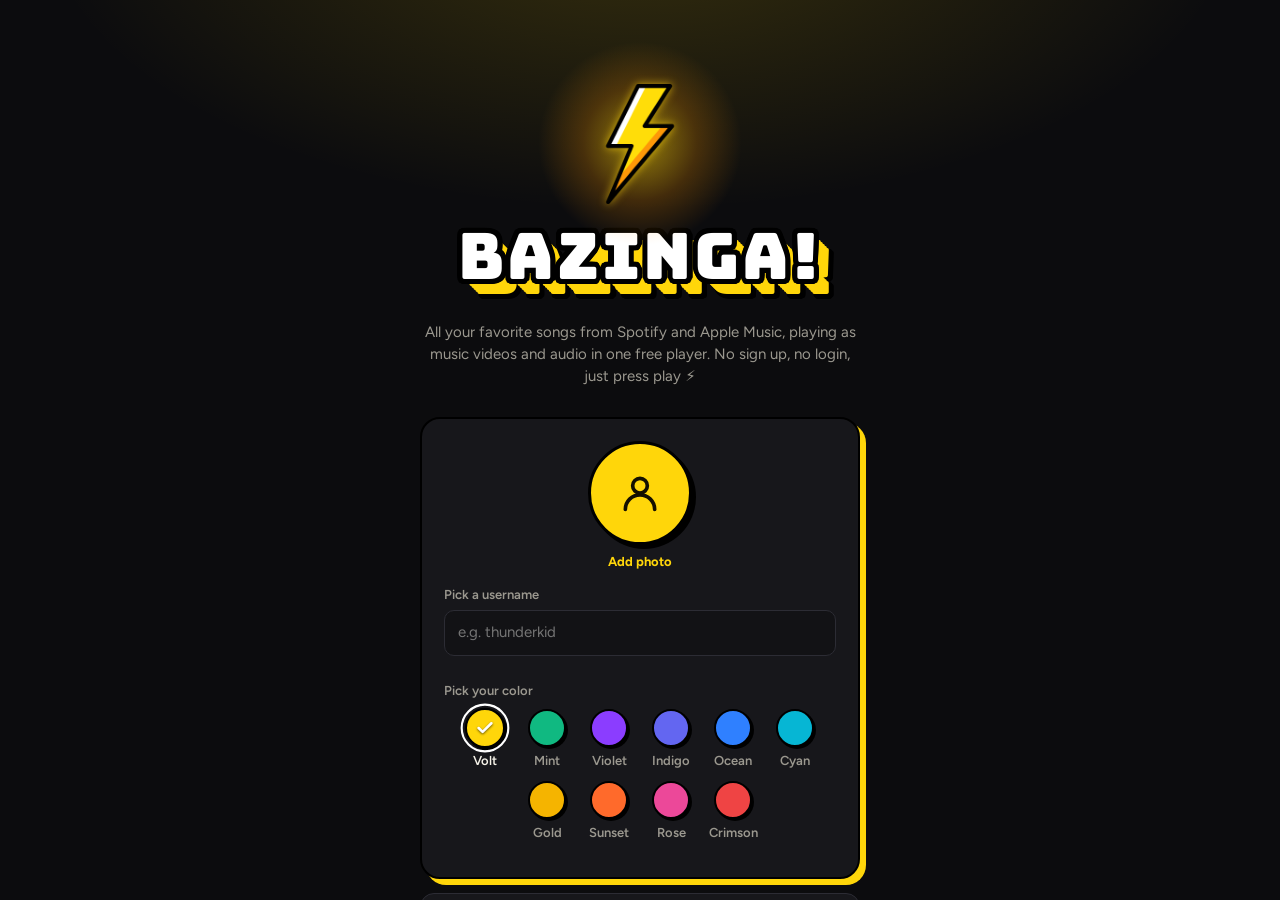
==== commit 5ca52e05: "Version 1.9.0 11/26/2026" ====
--- a/index.html
+++ b/index.html
@@ -64,8 +64,8 @@
     @keyframes sps{0%{transform:translateY(8px);opacity:0}100%{transform:none;opacity:.92}}
     @media (prefers-reduced-motion:reduce){#splash *{animation:none!important}}
   </style>
-  <link rel="stylesheet" href="css/app.css?v=a9e22d9293" media="print" onload="this.media='all';window.__bzCss=1">
-  <noscript><link rel="stylesheet" href="css/app.css?v=a9e22d9293"></noscript>
+  <link rel="stylesheet" href="css/app.css?v=67b6e1f264" media="print" onload="this.media='all';window.__bzCss=1">
+  <noscript><link rel="stylesheet" href="css/app.css?v=67b6e1f264"></noscript>
 </head>
 <body>
   <div id="splash" aria-hidden="true"><div class="sp-glow"></div><div class="sp-rings"><i></i><i></i><i></i></div>
@@ -86,7 +86,7 @@
         <button class="ask-btn" data-act="voice"><span class="ni ni-mic"></span>Ask BAZINGA!</button>
         <button class="lock-side" data-act="lock" aria-label="Lock screen" title="Lock screen (or tap an empty spot 3 times)"><span class="ni ni-lock"></span>Lock screen</button>
       </nav>
-      <div class="side-h"><span>Playlists</span><button class="ib sm" data-act="new-playlist" aria-label="New playlist">+</button></div>
+      <div class="side-h"><span>Playlists</span><span class="side-h-btns"><button class="ib sm" data-act="add-link" aria-label="Add from a link or QR code" title="Add from a link or QR code"><span class="ni ni-qr"></span></button><button class="ib sm" data-act="new-playlist" aria-label="New playlist" title="New playlist">+</button></span></div>
       <div id="side-pl" class="side-pl"></div>
       <a href="#/settings" class="profile-chip"></a>
     </aside>
@@ -218,6 +218,6 @@
       });
     })();
   </script>
-  <script src="js/bazinga.js?v=e132ffbfbf" defer onerror="window.__bzLoadErr && window.__bzLoadErr()"></script>
+  <script src="js/bazinga.js?v=ac55a1ce77" defer onerror="window.__bzLoadErr && window.__bzLoadErr()"></script>
 </body>
 </html>
